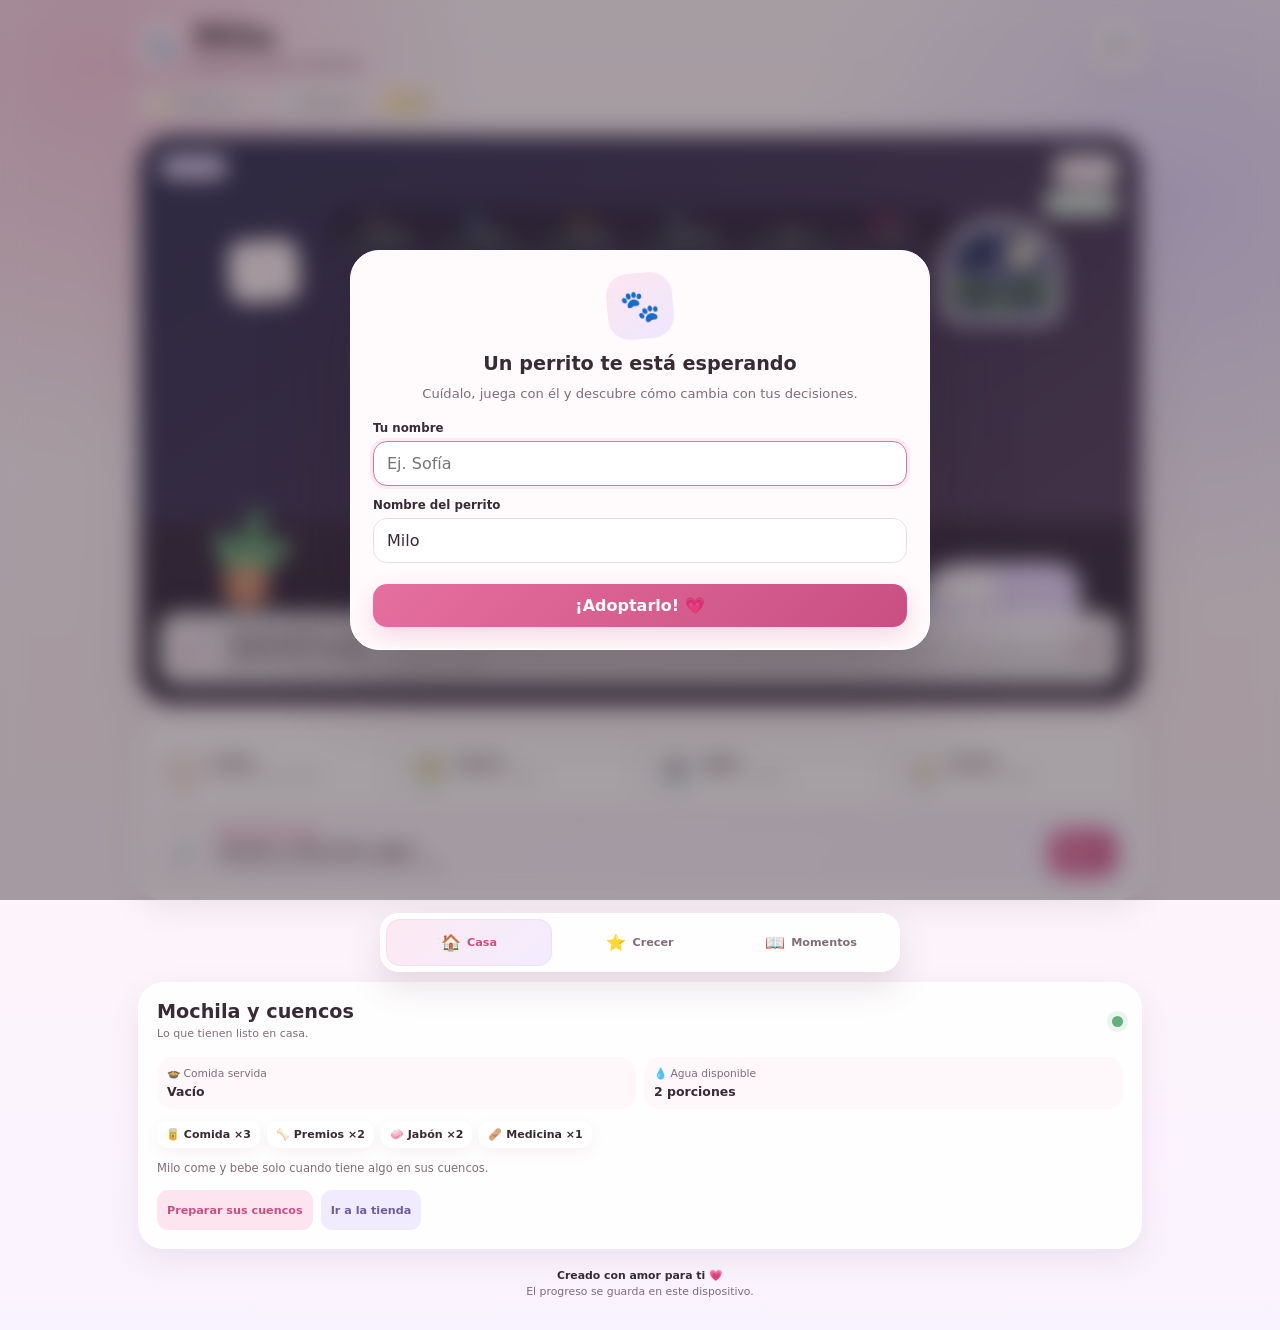
==== index.html @ 91908b1e "Abrir el regalo y premiar los cuidados completos" ====
<!doctype html>
<html lang="es">
<head>
  <meta charset="utf-8" />
  <meta name="viewport" content="width=device-width,initial-scale=1,viewport-fit=cover" />
  <meta name="theme-color" content="#f7c7d9" />
  <meta name="description" content="Cuida, entrena y convive con un perrito virtual que recuerda tus hábitos." />
  <link rel="manifest" href="manifest.webmanifest" />
  <link rel="icon" href="assets/icon.svg" />
  <link rel="stylesheet" href="styles.css?v=3.19.0" />
  <title>La casita de Milo</title>
</head>
<body>
  <div class="app-shell">
    <header class="topbar">
      <div class="pet-hud">
        <span class="brand-paw" aria-hidden="true">🐾</span>
        <div>
          <h1 id="petName">Milo</h1>
          <p id="petStage">Cachorro recién adoptado</p>
        </div>
      </div>
      <button class="icon-button" id="settingsBtn" type="button" aria-label="Abrir configuración">⚙️</button>
    </header>

    <div class="world-meta" aria-label="Estado del mundo">
      <span class="meta-pill" id="clockPill">☀️ 10:30</span>
      <span class="meta-pill" id="weatherPill">🌤️ Templado</span>
      <button class="meta-pill coins coin-button" id="coinPill" type="button" data-modal="shopModal" aria-label="Abrir tienda: 25 monedas">🪙 <strong id="coinValue">25</strong></button>
    </div>

    <main>
      <section class="scene-card" id="sceneCard" aria-label="Habitación de Milo">
        <div class="room room-day" id="room" aria-hidden="true">
          <div class="window"><span class="sky-orb"></span><i></i><i></i><i></i></div>
          <div class="wall-art">♡</div>
          <div class="plant"><span></span><span></span><span></span><b></b></div>
          <div class="bed"><span></span></div>
          <div class="rug"></div>
          <div class="bowl food-bowl"><span id="sceneFoodBowl">🍖</span></div>
          <div class="bowl water-bowl"><span id="sceneWaterBowl">💧</span></div>
        </div>

        <div class="scene-head">
          <div class="pet-title-line">
            <span class="personality-chip" id="personalityChip">Curioso</span>
          </div>
          <div class="scene-head-status">
            <span class="level-pill" id="levelPill">Nivel 1</span>
            <span class="overall-badge" id="sceneOverallBadge">Todo bien</span>
          </div>
        </div>

        <div class="speech" id="speech" role="status">Estoy conociendo mi nuevo hogar…</div>

        <div class="pet-zone">
          <div class="pet-wrap" id="petWrap" data-pose="stand" role="button" tabindex="0" aria-label="Acariciar al perrito virtual">
            <div class="zzz" aria-hidden="true"><span>Z</span><span>z</span><span>z</span></div>
            <div class="sparkles" id="sparkles" aria-hidden="true"></div>
            <div class="pet-track">
              <div class="pet-react">
                <div class="dog happy-face" id="dog" aria-hidden="true">
                  <div class="pet-sprite-stage">
                    <img class="pet-sprite pet-sprite--stand" src="assets/pug-stand.webp?v=3.16.0" alt="" decoding="async" fetchpriority="high" />
                    <img class="pet-sprite pet-sprite--sit" data-src="assets/pug-sit.webp?v=3.16.0" alt="" decoding="async" />
                    <img class="pet-sprite pet-sprite--drowsy" data-src="assets/pug-drowsy.webp?v=3.16.0" alt="" decoding="async" />
                    <img class="pet-sprite pet-sprite--sad" data-src="assets/pug-sad.webp?v=3.16.0" alt="" decoding="async" />
                    <img class="pet-sprite pet-sprite--sick" data-src="assets/pug-sick.webp?v=3.16.0" alt="" decoding="async" />
                    <img class="pet-sprite pet-sprite--dirty" data-src="assets/pug-dirty.webp?v=3.16.0" alt="" decoding="async" />
                    <img class="pet-sprite pet-sprite--lonely" data-src="assets/pug-lonely.webp?v=3.16.0" alt="" decoding="async" />
                    <img class="pet-sprite pet-sprite--sniff" data-src="assets/pug-sniff.webp?v=3.16.0" alt="" decoding="async" />
                    <img class="pet-sprite pet-sprite--play" data-src="assets/pug-play.webp?v=3.16.0" alt="" decoding="async" />
                    <img class="pet-sprite pet-sprite--walk-a" data-src="assets/pug-walk-a.webp?v=3.16.0" alt="" decoding="async" />
                    <img class="pet-sprite pet-sprite--walk-b" data-src="assets/pug-walk-b.webp?v=3.16.0" alt="" decoding="async" />
                    <img class="pet-sprite pet-sprite--paw" data-src="assets/pug-paw.webp?v=3.16.0" alt="" decoding="async" />
                    <img class="pet-sprite pet-sprite--sleep" data-src="assets/pug-sleep.webp?v=3.16.0" alt="" decoding="async" />
                    <img class="pet-sprite pet-sprite--wake" data-src="assets/pug-wake.webp?v=3.16.0" alt="" decoding="async" />
                    <img class="pet-sprite pet-sprite--groom" data-src="assets/pug-groom.webp?v=3.16.0" alt="" decoding="async" />
                    <img class="pet-sprite pet-sprite--groom-alt" data-src="assets/pug-groom-alt.webp?v=3.16.0" alt="" decoding="async" />
                    <img class="pet-sprite pet-sprite--eat" data-src="assets/pug-eat.webp?v=3.16.0" alt="" decoding="async" />
                    <img class="pet-sprite pet-sprite--eat-alt" data-src="assets/pug-eat-alt.webp?v=3.16.0" alt="" decoding="async" />
                    <img class="pet-sprite pet-sprite--drink" data-src="assets/pug-drink.webp?v=3.16.0" alt="" decoding="async" />
                    <img class="pet-sprite pet-sprite--drink-alt" data-src="assets/pug-drink-alt.webp?v=3.16.0" alt="" decoding="async" />
                    <img class="pet-sprite pet-sprite--treat" data-src="assets/pug-treat.webp?v=3.16.0" alt="" decoding="async" />
                    <img class="pet-sprite pet-sprite--bath" data-src="assets/pug-bath.webp?v=3.16.0" alt="" decoding="async" />
                    <img class="pet-sprite pet-sprite--bath-alt" data-src="assets/pug-bath-alt.webp?v=3.16.0" alt="" decoding="async" />
                    <img class="pet-sprite pet-sprite--brush" data-src="assets/pug-brush.webp?v=3.16.0" alt="" decoding="async" />
                    <img class="pet-sprite pet-sprite--brush-alt" data-src="assets/pug-brush-alt.webp?v=3.16.0" alt="" decoding="async" />
                    <span class="pet-sprite-star" aria-hidden="true">★</span>
                    <span class="pet-hit-zone pet-hit-zone--body" data-pet-zone="body"></span>
                    <span class="pet-hit-zone pet-hit-zone--head" data-pet-zone="head"></span>
                    <span class="pet-hit-zone pet-hit-zone--nose" data-pet-zone="nose"></span>
                  </div>
                </div>
              </div>
            </div>
          </div>
          <span class="pet-touch-hint" id="petTouchHint" aria-hidden="true">Tócalo para acariciarlo</span>
        </div>

        <div class="scene-needs-dock" aria-label="Necesidades actuales del perrito">
          <div class="scene-need" data-scene-stat="food" data-label="Comida" aria-label="Comida: 82%">
            <div><span aria-hidden="true">🍲</span><strong class="scene-need-value">82%</strong></div>
            <span class="scene-need-name">Comida</span><span class="scene-need-meter" aria-hidden="true"><i></i></span>
          </div>
          <div class="scene-need" data-scene-stat="water" data-label="Agua" aria-label="Agua: 86%">
            <div><span aria-hidden="true">💧</span><strong class="scene-need-value">86%</strong></div>
            <span class="scene-need-name">Agua</span><span class="scene-need-meter" aria-hidden="true"><i></i></span>
          </div>
          <div class="scene-need" data-scene-stat="energy" data-label="Energía" aria-label="Energía: 78%">
            <div><span aria-hidden="true">🌙</span><strong class="scene-need-value">78%</strong></div>
            <span class="scene-need-name">Energía</span><span class="scene-need-meter" aria-hidden="true"><i></i></span>
          </div>
          <div class="scene-need" data-scene-stat="hygiene" data-label="Limpieza" aria-label="Limpieza: 90%">
            <div><span aria-hidden="true">🫧</span><strong class="scene-need-value">90%</strong></div>
            <span class="scene-need-name">Limpieza</span><span class="scene-need-meter" aria-hidden="true"><i></i></span>
          </div>
          <div class="scene-need" data-scene-stat="health" data-label="Salud" aria-label="Salud: 100%">
            <div><span aria-hidden="true">❤️</span><strong class="scene-need-value">100%</strong></div>
            <span class="scene-need-name">Salud</span><span class="scene-need-meter" aria-hidden="true"><i></i></span>
          </div>
          <div class="scene-need bond" data-scene-stat="bond" data-label="Cariño" aria-label="Cariño: 18%">
            <div><span aria-hidden="true">💗</span><strong class="scene-need-value">18%</strong></div>
            <span class="scene-need-name">Cariño</span><span class="scene-need-meter" aria-hidden="true"><i></i></span>
          </div>
        </div>

        <div class="now-card" id="nowCard">
          <div class="now-icon" id="nowIcon">🐾</div>
          <div>
            <span>Ahora mismo</span>
            <strong id="nowTitle">Explorando</strong>
            <p id="nowDescription">Milo está aprendiendo dónde está cada cosa.</p>
          </div>
          <div class="activity-timer" id="activityTimer" aria-label="Tiempo restante"></div>
        </div>
      </section>

      <section class="play-deck" aria-label="Qué hacer con Milo">
        <nav class="action-grid" aria-label="Acciones principales">
          <button class="action-card" type="button" data-modal="careModal" aria-label="Cuidar"><span class="action-icon coral" aria-hidden="true"><span class="action-glyph">🍽️</span></span><strong>Cuidar</strong><small>Comida, agua y mimos</small></button>
          <button class="action-card" type="button" data-modal="walkModal" aria-label="Pasear"><span class="action-icon green" aria-hidden="true"><span class="action-glyph">🦮</span></span><strong>Pasear</strong><small>Salgan a explorar</small></button>
          <button class="action-card" type="button" data-modal="arcadeModal" aria-label="Jugar"><span class="action-icon blue" aria-hidden="true"><span class="action-glyph">🕹️</span></span><strong>Jugar</strong><small>Retos y monedas</small></button>
          <button class="action-card" id="sleepBtn" type="button" aria-label="Dormir"><span class="action-icon navy" aria-hidden="true"><span class="action-glyph" id="sleepActionIcon">🌙</span></span><strong id="sleepActionTitle">Dormir</strong><small id="sleepActionCopy">Recupera fuerzas</small></button>
        </nav>

        <div class="companion-nudge" id="companionNudge">
          <span class="nudge-icon" id="nudgeIcon" aria-hidden="true">💗</span>
          <div class="nudge-copy">
            <span id="nudgeKicker">Milo quiere estar contigo</span>
            <strong id="nudgeTitle">¿Qué hacemos ahora?</strong>
            <p id="nudgeText">Puedes cuidarlo, salir o jugar un rato.</p>
          </div>
          <button class="nudge-action" id="nudgeAction" type="button">Jugar</button>
        </div>
      </section>

      <nav class="world-nav" aria-label="Cambiar de rincón">
        <button class="world-tab active" type="button" data-world-view="home" aria-controls="homeView" aria-pressed="true"><span aria-hidden="true">🏠</span><strong>Casa</strong></button>
        <button class="world-tab" type="button" data-world-view="growth" aria-controls="growthView" aria-pressed="false"><span aria-hidden="true">⭐</span><strong>Crecer</strong></button>
        <button class="world-tab" type="button" data-world-view="moments" aria-controls="momentsView" aria-pressed="false"><span aria-hidden="true">📖</span><strong>Momentos</strong></button>
      </nav>

      <div class="world-views">
        <section class="world-view" id="homeView" data-world-panel="home" aria-labelledby="homeViewTitle">
          <article class="panel home-panel">
            <div class="section-heading">
              <div><h2 id="homeViewTitle">Mochila y cuencos</h2><p class="section-intro">Lo que tienen listo en casa.</p></div>
              <span class="status-dot" id="homeStatusDot" aria-label="Estado de los cuencos"></span>
            </div>
            <div class="bowl-status-grid">
              <div><span>🍲 Comida servida</span><strong id="foodBowlValue">Vacío</strong></div>
              <div><span>💧 Agua disponible</span><strong id="waterBowlValue">2 porciones</strong></div>
            </div>
            <div class="inventory" id="inventoryList" aria-label="Mochila"></div>
            <p class="helper-copy"><span class="pet-name-inline">Milo</span> come y bebe solo cuando tiene algo en sus cuencos.</p>
            <div class="panel-actions"><button class="text-button" type="button" data-modal="careModal">Preparar sus cuencos</button><button class="text-button secondary" type="button" data-modal="shopModal">Ir a la tienda</button></div>
          </article>
        </section>

        <section class="world-view" id="growthView" data-world-panel="growth" aria-labelledby="growthViewTitle" hidden>
          <article class="panel level-panel">
            <div class="section-heading"><div><h2 id="growthViewTitle">Próximo nivel</h2><p class="section-intro">Cada cuidado y aventura los hace crecer.</p></div><span class="big-emoji" aria-hidden="true">⭐</span></div>
            <div class="xp-row">
              <div><span>Avance</span><strong id="xpLabel">0 / 100</strong></div>
              <div class="xp-track"><i id="xpBar"></i></div>
            </div>
          </article>

          <article class="panel personality-panel">
            <div class="section-heading"><div><h2>Así es <span class="pet-name-inline">Milo</span></h2><span class="personality-summary" id="personalityTitle">Curioso</span></div><span class="big-emoji" id="personalityEmoji">🔎</span></div>
            <p id="personalityDescription">Le gusta explorar y aprende un poco más rápido durante los paseos.</p>
            <div class="trait-bars">
              <div><span>Confianza</span><div class="mini-meter"><i id="trustBar"></i></div><strong id="trustValue">10</strong></div>
              <div><span>Atención</span><div class="mini-meter"><i id="disciplineBar"></i></div><strong id="disciplineValue">5</strong></div>
            </div>
            <div class="favorite-line"><span>Lo que más disfruta</span><strong id="favoriteAction">Todavía no decide</strong></div>
          </article>

          <article class="panel training-panel">
            <div class="section-heading"><div><h2>Trucos aprendidos</h2><p class="section-intro">Practiquen a su ritmo.</p></div><button class="text-button" type="button" data-modal="trainingModal">Practicar</button></div>
            <div class="skill-list" id="skillList"></div>
          </article>
        </section>

        <section class="world-view" id="momentsView" data-world-panel="moments" aria-labelledby="momentsViewTitle" hidden>
          <article class="panel diary-panel">
            <div class="section-heading"><div><h2 id="momentsViewTitle">Aventuras de <span class="pet-name-inline">Milo</span></h2><p class="section-intro">Lo que han vivido juntos.</p></div><span class="big-emoji" aria-hidden="true">📖</span></div>
            <div class="diary-list" id="diaryList" aria-live="polite"></div>
          </article>

          <section class="panel memories-panel">
            <div class="section-heading">
              <div><h2>Fotos juntos</h2><p class="section-intro">Un rinconcito sólo para ustedes.</p></div>
              <button class="text-button" id="uploadBtn" type="button">＋ Añadir foto</button>
            </div>
            <p class="helper-copy">Solo tú puedes ver estas fotos en este dispositivo.</p>
            <div class="memory-grid" id="memoryGrid"></div>
            <input type="file" id="photoInput" accept="image/*" hidden />
          </section>
        </section>
      </div>

      <div class="state-bindings" hidden aria-hidden="true">
        <span class="overall-badge" id="overallBadge">Todo bien</span>
        <div class="need"><strong id="foodValue">82%</strong><i id="foodBar"></i></div>
        <div class="need"><strong id="waterValue">86%</strong><i id="waterBar"></i></div>
        <div class="need"><strong id="energyValue">78%</strong><i id="energyBar"></i></div>
        <div class="need"><strong id="hygieneValue">90%</strong><i id="hygieneBar"></i></div>
        <div class="need"><strong id="healthValue">100%</strong><i id="healthBar"></i></div>
        <div class="need"><strong id="bondValue">18%</strong><i id="bondBar"></i></div>
      </div>
    </main>

    <footer><p id="signature">Creado con amor para ti 💗</p><span>El progreso se guarda en este dispositivo.</span></footer>
  </div>

  <div class="modal-backdrop" id="welcomeModal" hidden inert>
    <section class="modal welcome-modal" role="dialog" aria-modal="true" aria-labelledby="welcomeTitle">
      <div class="welcome-paw">🐾</div>
      <h2 id="welcomeTitle">Un perrito te está esperando</h2>
      <p>Cuídalo, juega con él y descubre cómo cambia con tus decisiones.</p>
      <label class="field"><span>Tu nombre</span><input id="partnerInput" maxlength="24" placeholder="Ej. Sofía" autocomplete="name" /></label>
      <label class="field"><span>Nombre del perrito</span><input id="petInput" maxlength="18" placeholder="Ej. Milo" value="Milo" /></label>
      <button class="primary full-button" id="startBtn" type="button">¡Adoptarlo! 💗</button>
    </section>
  </div>

  <div class="modal-backdrop" id="careModal" hidden inert>
    <section class="modal" role="dialog" aria-modal="true" aria-labelledby="careTitle">
      <div class="modal-heading"><div><h2 id="careTitle">Cuida a <span class="pet-name-inline">Milo</span></h2></div><button class="close-button" type="button" data-close="careModal" aria-label="Cerrar">×</button></div>
      <p>Elige lo que más necesita ahora. Él te dirá cómo se siente.</p>
      <div class="choice-grid care-choice-grid">
        <button type="button" data-care="serveFood"><span>🍲</span><strong>Servir comida</strong><small id="careFoodCount">3 porciones</small></button>
        <button type="button" data-care="giveTreat"><span>🦴</span><strong>Dar premio</strong><small id="careTreatCount">2 premios</small></button>
        <button type="button" data-care="fillWater"><span>💧</span><strong>Llenar agua</strong><small>El agua es ilimitada</small></button>
        <button type="button" data-care="brush"><span>🪮</span><strong>Cepillar</strong><small>Tranquilo y cuidadoso</small></button>
        <button type="button" data-care="bath"><span>🛁</span><strong>Dar un baño</strong><small id="careSoapCount">2 jabones</small></button>
        <button type="button" data-care="medicine"><span>🩹</span><strong>Dar medicina</strong><small id="careMedicineCount">1 dosis</small></button>
      </div>
    </section>
  </div>

  <div class="modal-backdrop" id="walkModal" hidden inert>
    <section class="modal" role="dialog" aria-modal="true" aria-labelledby="walkTitle">
      <div class="modal-heading"><div><h2 id="walkTitle">¿A dónde vamos?</h2></div><button class="close-button" type="button" data-close="walkModal" aria-label="Cerrar">×</button></div>
      <p>Revisa su energía y agua antes de salir. El clima puede cambiar la aventura.</p>
      <div class="route-list">
        <button type="button" data-walk="block"><span class="route-icon">🏘️</span><span><strong>Vuelta a la cuadra</strong><small>Rápido · +6 o más 🪙</small></span><b>Energía −6</b></button>
        <button type="button" data-walk="park"><span class="route-icon">🌳</span><span><strong>Visitar el parque</strong><small>Exploración · +12 o más 🪙</small></span><b>Energía −14</b></button>
        <button type="button" data-walk="adventure"><span class="route-icon">⛰️</span><span><strong>Pequeña aventura</strong><small>Nivel 3 · +22 o más 🪙</small></span><b>Energía −24</b></button>
      </div>
    </section>
  </div>

  <div class="modal-backdrop" id="trainingModal" hidden inert>
    <section class="modal" role="dialog" aria-modal="true" aria-labelledby="trainingTitle">
      <div class="modal-heading"><div><h2 id="trainingTitle">Practiquen un truco</h2></div><button class="close-button" type="button" data-close="trainingModal" aria-label="Cerrar">×</button></div>
      <p>Cada práctica usa energía. Si tienes un premio, se usará para ayudarle a aprender.</p>
      <div class="training-choices" id="trainingChoices"></div>
    </section>
  </div>

  <div class="modal-backdrop" id="arcadeModal" hidden inert>
    <section class="modal" role="dialog" aria-modal="true" aria-labelledby="arcadeTitle">
      <div class="modal-heading"><div><h2 id="arcadeTitle">Elige un juego</h2></div><button class="close-button" type="button" data-close="arcadeModal" aria-label="Cerrar">×</button></div>
      <p>Supera retos, mejora tu récord y gana monedas con <span class="pet-name-inline">Milo</span>.</p>
      <div class="arcade-grid">
        <button type="button" data-arcade="ball"><span class="arcade-icon">🎾</span><span class="arcade-copy"><strong>Atrapa la pelota</strong><small>Acerca la marca a la zona verde durante cinco rondas</small></span><b id="ballGameStatus">Energía −16</b></button>
        <button type="button" data-arcade="dodge"><span class="arcade-icon">🐾</span><span class="arcade-copy"><strong>Pista de reflejos</strong><small>Guía la huella entre hojas, gotitas y conos</small></span><b id="dodgeGameStatus">Nivel 2</b></button>
        <button type="button" data-arcade="memory"><span class="arcade-icon">🎨</span><span class="arcade-copy"><strong>Secuencia de señales</strong><small>Observa las señales y repítelas en el mismo orden</small></span><b id="memoryGameStatus">Nivel 3</b></button>
      </div>
    </section>
  </div>

  <div class="modal-backdrop" id="gameModal" hidden inert>
    <section class="modal challenge-modal play-modal" role="dialog" aria-modal="true" aria-labelledby="gameTitle">
      <div class="modal-heading"><div><h2 id="gameTitle">Atrapa la pelota</h2></div><button class="close-button" type="button" data-close="gameModal" aria-label="Cerrar">×</button></div>
      <p>Toca «¡Atrapa!» cuando la huella pase por el verde. Tienes cinco tiros.</p>
      <div class="play-stage">
        <div class="play-mascot"><span class="play-icon ball-creature" aria-hidden="true">🎾</span><div><strong>Pelota saltarina</strong><small><span class="pet-name-inline">Milo</span> sigue cada rebote.</small></div></div>
        <div class="play-tip" id="gameDialogue">La pelota está lista para el primer lanzamiento.</div>
        <div class="challenge-hud play-hud"><span><b class="game-pet-name">Milo</b></span><span>Ronda <strong id="gameTurn">0 / 5</strong></span><span>Puntos <strong id="gameScore">0</strong></span><span>Tiempo <strong id="gameTime">25</strong>s</span></div>
        <div class="game-field play-surface" id="gameField">
          <div class="strike-track" id="strikeTrack" hidden aria-hidden="true"><span class="strike-center"></span><i id="strikeCursor"></i></div>
          <button id="ballTarget" type="button" aria-label="Atrapar la pelota en la zona verde">¡Atrapa!</button>
          <div class="game-message" id="gameMessage">Milo espera tu señal para comenzar.</div>
        </div>
        <div class="play-actions" id="ballActions" aria-label="Acciones para atrapar la pelota">
          <button type="button" data-ball-action="throw"><span>🎾</span> Lanzar</button>
          <button type="button" data-ball-action="encourage"><span>💬</span> Animar</button>
          <button type="button" data-ball-action="treat"><span>🦴</span> Premio</button>
          <button type="button" data-ball-action="calm"><span>🌿</span> Respirar</button>
        </div>
      </div>
      <button class="primary full-button" id="startGameBtn" type="button">Empezar juego</button>
    </section>
  </div>

  <div class="modal-backdrop" id="dodgeModal" hidden inert>
    <section class="modal challenge-modal play-modal" role="dialog" aria-modal="true" aria-labelledby="dodgeTitle">
      <div class="modal-heading"><div><h2 id="dodgeTitle">Pista de reflejos</h2></div><button class="close-button" type="button" data-close="dodgeModal" aria-label="Cerrar">×</button></div>
      <p id="dodgeDescription">Arrastra la huella y evita los obstáculos durante 15 segundos.</p>
      <div class="play-stage">
        <div class="play-mascot"><span class="play-icon" id="dodgeEnemy" aria-hidden="true">🏁</span><div><strong id="dodgeEnemyName">Pista sorpresa</strong><small id="dodgeEnemyMood">Hojas, gotas y conos se cruzan.</small></div></div>
        <div class="play-tip" id="dodgeDialogue">Milo observa la pista y espera tu señal.</div>
        <div class="challenge-hud play-hud"><span><b class="game-pet-name">Milo</b></span><span>Intentos <strong id="dodgeLives">🐾🐾🐾</strong></span><span>Puntos <strong id="dodgeScore">0</strong></span><span>Tiempo <strong id="dodgeTime">15</strong>s</span></div>
        <div class="dodge-arena" id="dodgeArena" tabindex="0" aria-label="Área de juego. Mueve la huella para evitar los obstáculos.">
          <div class="arena-grid" aria-hidden="true"></div>
          <div class="wave-label" id="dodgeWave" aria-hidden="true">Tramo 1 · Hojas</div>
          <div class="dodge-message" id="dodgeMessage">Elige cómo recorrer la pista.</div>
          <span class="dodge-player" id="dodgePlayer" aria-hidden="true">🐾</span>
          <div id="hazardLayer" aria-hidden="true"></div>
        </div>
        <div class="play-actions dodge-actions" id="dodgeActions" aria-label="Forma de recorrer la pista">
          <button type="button" data-dodge-act="play" class="selected"><span>🐕</span> A tu ritmo</button>
          <button type="button" data-dodge-act="encourage"><span>💬</span> Animar</button>
          <button type="button" data-dodge-act="observe"><span>👀</span> Mirar</button>
          <button type="button" data-dodge-act="calm"><span>🌿</span> Respirar</button>
        </div>
      </div>
      <div class="touch-controls" aria-label="Controles de movimiento">
        <button type="button" data-dodge-dir="up" aria-label="Mover arriba">▲</button>
        <span></span>
        <button type="button" data-dodge-dir="left" aria-label="Mover a la izquierda">◀</button>
        <button type="button" data-dodge-dir="down" aria-label="Mover abajo">▼</button>
        <button type="button" data-dodge-dir="right" aria-label="Mover a la derecha">▶</button>
      </div>
      <button class="primary full-button" id="startDodgeBtn" type="button">Empezar recorrido</button>
    </section>
  </div>

  <div class="modal-backdrop" id="memoryModal" hidden inert>
    <section class="modal challenge-modal play-modal" role="dialog" aria-modal="true" aria-labelledby="memoryTitle">
      <div class="modal-heading"><div><h2 id="memoryTitle">Secuencia de señales</h2></div><button class="close-button" type="button" data-close="memoryModal" aria-label="Cerrar">×</button></div>
      <p id="memoryDescription">Mira las señales y repítelas en el mismo orden.</p>
      <div class="play-stage">
        <div class="play-mascot"><span class="play-icon echo-creature" aria-hidden="true">🎨</span><div><strong>Rueda de señales</strong><small>Se ilumina en un orden nuevo.</small></div></div>
        <div class="memory-message play-tip" id="memoryMessage">Mira la secuencia y trata de recordarla.</div>
        <div class="challenge-hud play-hud"><span><b class="game-pet-name">Milo</b></span><span>Intentos <strong id="memoryLives">🐾🐾🐾</strong></span><span>Ronda <strong id="memoryRound">1 / 4</strong></span><span>Puntos <strong id="memoryScore">0</strong></span></div>
        <div class="memory-board play-surface" id="memoryBoard" aria-label="Secuencia de señales">
          <button type="button" data-memory-pad="0" aria-label="Señal cariño"><span>💗</span><strong>Cariño</strong></button>
          <button type="button" data-memory-pad="1" aria-label="Señal descanso"><span>🌙</span><strong>Descanso</strong></button>
          <button type="button" data-memory-pad="2" aria-label="Señal premio"><span>🦴</span><strong>Premio</strong></button>
          <button type="button" data-memory-pad="3" aria-label="Señal pelota"><span>🎾</span><strong>Pelota</strong></button>
        </div>
      </div>
      <button class="primary full-button" id="startMemoryBtn" type="button">Empezar secuencia</button>
    </section>
  </div>

  <div class="modal-backdrop" id="momentModal" hidden inert>
    <section class="modal moment-modal" role="dialog" aria-modal="true" aria-labelledby="momentTitle">
      <div class="modal-heading"><div><span class="moment-tag">🐾 Un momento con <span class="pet-name-inline">Milo</span></span><h2 id="momentTitle">Tengo algo que contarte…</h2></div><button class="close-button" type="button" data-close="momentModal" aria-label="Cerrar">×</button></div>
      <div class="moment-prompt"><span class="moment-avatar" id="momentIcon" aria-hidden="true">🐶</span><p id="momentPrompt">¿Me ayudas a decidir?</p></div>
      <div class="moment-choices" id="momentChoices"></div>
      <p class="moment-helper">Elige cómo quieres acompañarlo. <span class="pet-name-inline">Milo</span> lo recordará.</p>
    </section>
  </div>

  <div class="modal-backdrop" id="shopModal" hidden inert>
    <section class="modal" role="dialog" aria-modal="true" aria-labelledby="shopTitle">
      <div class="modal-heading"><div><h2 id="shopTitle">Tienda del barrio</h2></div><button class="close-button" type="button" data-close="shopModal" aria-label="Cerrar">×</button></div>
      <div class="shop-balance" id="shopBalance" role="status" aria-live="polite" aria-label="Tu saldo: 25 monedas">
        <span class="shop-balance-icon" aria-hidden="true">🪙</span>
        <span class="shop-balance-copy"><small>Tu saldo</small><strong><span id="shopCoinValue">25</span> monedas</strong></span>
      </div>
      <p class="shop-helper">Gana monedas jugando, paseando y subiendo de nivel.</p>
      <div class="shop-grid">
        <button type="button" data-buy="food"><span>🥫</span><strong>Comida ×2</strong><small>Para llenar el cuenco</small><b>10 🪙</b></button>
        <button type="button" data-buy="treat"><span>🦴</span><strong>Premio ×2</strong><small>Ayuda al entrenamiento</small><b>12 🪙</b></button>
        <button type="button" data-buy="soap"><span>🧼</span><strong>Jabón ×1</strong><small>Para un baño completo</small><b>8 🪙</b></button>
        <button type="button" data-buy="medicine"><span>🩹</span><strong>Medicina ×1</strong><small>Recupera salud</small><b>20 🪙</b></button>
      </div>
    </section>
  </div>

  <div class="modal-backdrop" id="surpriseModal" hidden inert>
    <section class="modal surprise-modal" role="dialog" aria-modal="true" aria-labelledby="surpriseTitle" aria-describedby="surpriseMessage">
      <div class="surprise-gift" aria-hidden="true">🎁</div>
      <span class="eyebrow">Sorpresa desbloqueada</span>
      <h2 id="surpriseTitle">¡Felicidades!</h2>
      <p class="surprise-pet-message" id="surprisePetMessage">Todos los niveles llegaron al 100 %.</p>
      <p id="surpriseMessage">Ganaste un regalito sorpresa. Háblale a tu viejo para que te lo dé.</p>
      <div class="surprise-score" aria-label="Todos los niveles están al cien por ciento"><strong>100%</strong><span>🍲 💧 🌙 🫧 ❤️ 💗</span></div>
      <button class="primary full-button" type="button" data-close="surpriseModal">¡Voy por mi regalo!</button>
    </section>
  </div>

  <div class="modal-backdrop" id="settingsModal" hidden inert>
    <section class="modal" role="dialog" aria-modal="true" aria-labelledby="settingsTitle">
      <div class="modal-heading"><div><h2 id="settingsTitle">Ajustes</h2></div><button class="close-button" type="button" data-close="settingsModal" aria-label="Cerrar">×</button></div>
      <label class="field"><span>Tu nombre</span><input id="settingsPartner" maxlength="24" /></label>
      <label class="field"><span>Nombre del perrito</span><input id="settingsPet" maxlength="18" /></label>
      <label class="field"><span>Firma</span><input id="settingsSignature" maxlength="60" placeholder="Creado con amor por Luis 💗" /></label>
      <label class="field"><span>Mensaje especial</span><textarea id="settingsNote" maxlength="220"></textarea></label>
      <div class="settings-actions"><button class="danger" id="resetBtn" type="button">Empezar de cero</button><button class="primary" id="saveSettingsBtn" type="button">Guardar cambios</button></div>
    </section>
  </div>

  <div class="toast" id="toast" role="status" aria-live="polite"></div>
  <script src="app.js?v=3.19.0" defer></script>
</body>
</html>
---- styles.css ----
:root {
  color-scheme: light;
  --bg: #fff7fb;
  --surface: rgba(255, 255, 255, .9);
  --surface-solid: #fff;
  --text: #382b33;
  --muted: #806d78;
  --accent: #e56f9f;
  --accent-dark: #c94f82;
  --pink-soft: #fde5ef;
  --purple: #9a7ee4;
  --green: #65af7d;
  --blue: #62a9d4;
  --gold: #e5a94c;
  --danger: #d85f70;
  --line: rgba(91, 59, 76, .1);
  --shadow: 0 20px 60px rgba(103, 64, 85, .14);
  --shadow-small: 0 10px 30px rgba(103, 64, 85, .1);
  --radius: 26px;
}

* { box-sizing: border-box; }
[hidden] { display: none !important; }
html { min-height: 100%; background: var(--bg); }
body {
  margin: 0;
  min-height: 100vh;
  overflow-x: hidden;
  color: var(--text);
  font-family: Inter, ui-rounded, system-ui, -apple-system, BlinkMacSystemFont, "Segoe UI", sans-serif;
  background:
    radial-gradient(circle at 7% 5%, rgba(249, 189, 213, .72), transparent 25rem),
    radial-gradient(circle at 93% 15%, rgba(219, 209, 255, .72), transparent 25rem),
    linear-gradient(180deg, #fffafd 0%, #fff5f9 55%, #f9f3ff 100%);
}
body.modal-open { overflow: hidden; }
button, input, textarea { font: inherit; }
button { touch-action: manipulation; -webkit-tap-highlight-color: transparent; }
button:focus-visible, input:focus-visible, textarea:focus-visible {
  outline: 3px solid rgba(229, 111, 159, .35);
  outline-offset: 3px;
}

.app-shell {
  width: min(100%, 1040px);
  margin: 0 auto;
  padding: max(20px, env(safe-area-inset-top)) 18px max(30px, env(safe-area-inset-bottom));
}
.topbar { display: flex; align-items: center; justify-content: space-between; gap: 18px; }
.pet-hud { display: flex; min-width: 0; align-items: center; gap: 11px; }
.pet-hud > div { min-width: 0; }
.brand-paw { display: grid; flex: 0 0 auto; width: 45px; height: 45px; place-items: center; border: 1px solid rgba(255,255,255,.92); border-radius: 16px; background: linear-gradient(145deg,#fff,#fce1ed); box-shadow: var(--shadow-small); font-size: 1.25rem; transform: rotate(-6deg); }
.pet-hud h1 { overflow: hidden; margin: 0; font-size: clamp(1.48rem,5vw,2.15rem); text-overflow: ellipsis; white-space: nowrap; }
.pet-hud p { margin: 3px 0 0; color: var(--muted); font-size: .72rem; font-weight: 750; }
.eyebrow {
  margin: 0;
  color: var(--accent-dark);
  font-size: .7rem;
  font-weight: 900;
  letter-spacing: .1em;
  text-transform: uppercase;
}
h1, h2, p { margin-top: 0; }
h1 { margin-bottom: 0; font-size: clamp(1.65rem, 5vw, 2.75rem); line-height: 1.02; letter-spacing: 0; }
h2 { margin-bottom: 0; font-size: 1.2rem; line-height: 1.12; }
.icon-button {
  flex: 0 0 auto;
  width: 48px;
  height: 48px;
  border: 1px solid rgba(255,255,255,.9);
  border-radius: 17px;
  color: var(--text);
  background: rgba(255,255,255,.78);
  box-shadow: var(--shadow-small);
  cursor: pointer;
  font-size: 1.1rem;
  transition: transform .18s ease, background .18s ease;
}
.icon-button:hover { transform: translateY(-2px) rotate(3deg); background: #fff; }

.world-meta { display: flex; align-items: center; gap: 8px; margin: 15px 0; overflow-x: auto; scrollbar-width: none; }
.world-meta::-webkit-scrollbar { display: none; }
.meta-pill {
  flex: 0 0 auto;
  padding: 8px 12px;
  border: 1px solid rgba(255,255,255,.95);
  border-radius: 999px;
  color: var(--muted);
  background: rgba(255,255,255,.72);
  box-shadow: 0 7px 20px rgba(81,51,67,.07);
  font-size: .77rem;
  font-weight: 800;
}
.meta-pill.coins { color: #986614; background: rgba(255,249,226,.9); }
.coin-button { border-color: rgba(255,255,255,.95); cursor: pointer; font-family: inherit; transition: transform .16s ease, background .16s ease; }
.coin-button:hover, .coin-button:focus-visible { background: #fff8da; transform: translateY(-1px); }

.scene-card {
  position: relative;
  min-height: 570px;
  overflow: hidden;
  border: 1px solid rgba(255,255,255,.95);
  border-radius: 34px;
  background: rgba(255,255,255,.88);
  box-shadow: var(--shadow);
  isolation: isolate;
}
.room { position: absolute; inset: 0; overflow: hidden; z-index: -1; transition: background 1s ease; }
.room::before {
  content: "";
  position: absolute;
  left: 0;
  right: 0;
  bottom: 0;
  height: 32%;
  background: repeating-linear-gradient(90deg, rgba(132,94,73,.06) 0 2px, transparent 2px 90px), linear-gradient(#f6e9df,#f2dfd3);
  border-top: 1px solid rgba(110,79,63,.08);
}
.room-day { background: linear-gradient(145deg, #fffefc 0%, #fff2f7 57%, #f0eaff 100%); }
.room-evening { background: linear-gradient(145deg, #fff4df 0%, #ffdce7 55%, #dfd5fb 100%); }
.room-night { background: linear-gradient(145deg, #2f3254 0%, #443958 55%, #5c4663 100%); }
.room-night::before { background: linear-gradient(rgba(54,44,65,.94), rgba(43,37,55,.98)); border-color: rgba(255,255,255,.05); }
.scene-card.is-sleeping .room { filter: brightness(.8) saturate(.82); }
.window {
  position: absolute;
  top: 84px;
  right: 8%;
  width: 120px;
  height: 105px;
  overflow: hidden;
  border: 9px solid rgba(255,255,255,.78);
  border-radius: 48% 48% 18px 18px;
  background: linear-gradient(#a9ddf4, #eaf8ff);
  box-shadow: 0 10px 26px rgba(67,76,97,.11), inset 0 0 0 1px rgba(71,119,145,.12);
  transition: background 1s ease;
}
.window::before, .window::after { content: ""; position: absolute; z-index: 2; background: rgba(255,255,255,.58); }
.window::before { top: 0; bottom: 0; left: 50%; width: 4px; transform: translateX(-50%); }
.window::after { top: 52%; left: 0; right: 0; height: 4px; }
.sky-orb { position: absolute; top: 12px; right: 16px; width: 28px; height: 28px; border-radius: 50%; background: #ffe070; box-shadow: 0 0 20px rgba(255,215,80,.75); }
.window i { position: absolute; bottom: 13px; width: 42px; height: 22px; border-radius: 50% 50% 0 0; background: #92c99b; }
.window i:nth-of-type(1) { left: -8px; }
.window i:nth-of-type(2) { left: 27px; bottom: 7px; background: #79b98b; }
.window i:nth-of-type(3) { right: -8px; }
.room-night .window { background: linear-gradient(#202b57,#4d5580); }
.room-night .sky-orb { width: 26px; height: 26px; background: #f6f1d3; box-shadow: 0 0 16px rgba(255,248,204,.5); }
.room-night .window i { filter: brightness(.55); }
.wall-art {
  position: absolute;
  top: 105px;
  left: 9%;
  display: grid;
  width: 70px;
  height: 62px;
  place-items: center;
  border: 7px solid rgba(255,255,255,.8);
  border-radius: 16px;
  color: var(--accent);
  background: #fff5f8;
  box-shadow: 0 8px 24px rgba(91,57,74,.08);
  font-size: 1.8rem;
  transform: rotate(-3deg);
}
.plant { position: absolute; left: 7%; bottom: 96px; width: 68px; height: 105px; }
.plant b { position: absolute; left: 15px; bottom: 0; width: 45px; height: 40px; border-radius: 9px 9px 19px 19px; background: #d89674; }
.plant span { position: absolute; bottom: 29px; left: 28px; width: 24px; height: 54px; border-radius: 80% 12% 80% 12%; background: #79b986; transform-origin: bottom; }
.plant span:nth-child(1) { transform: rotate(-40deg); }
.plant span:nth-child(2) { height: 69px; transform: rotate(4deg); background: #67a976; }
.plant span:nth-child(3) { transform: rotate(41deg); }
.bed { position: absolute; right: 6%; bottom: 63px; width: 165px; height: 78px; border-radius: 45px 28px 18px 18px; background: #e6d8fa; box-shadow: inset 0 -14px rgba(119,91,160,.08), 0 12px 20px rgba(67,46,85,.1); }
.bed::before { content: ""; position: absolute; left: 7px; right: 7px; bottom: -10px; height: 20px; border-radius: 50%; background: rgba(79,51,95,.13); filter: blur(6px); z-index: -1; }
.bed span { position: absolute; top: 9px; left: 16px; width: 66px; height: 35px; border-radius: 18px; background: #fff; box-shadow: inset -7px -5px rgba(142,112,179,.07); }
.rug { position: absolute; left: 50%; bottom: 50px; width: 350px; height: 92px; border-radius: 50%; background: radial-gradient(ellipse, rgba(235,172,200,.42) 0 58%, rgba(235,172,200,.13) 60% 66%, transparent 68%); transform: translateX(-50%); }
.bowl { position: absolute; bottom: 74px; width: 58px; height: 22px; border-radius: 8px 8px 25px 25px; text-align: center; background: #f19ab7; box-shadow: inset 0 -7px rgba(128,55,83,.09), 0 8px 13px rgba(87,53,68,.12); }
.bowl span { position: relative; top: -9px; font-size: 1rem; }
.bowl.empty { opacity: .58; }
.food-bowl { left: calc(50% - 155px); }
.water-bowl { left: calc(50% - 91px); background: #92cce6; }

.scene-head { position: relative; z-index: 3; display: flex; align-items: flex-start; justify-content: space-between; gap: 14px; padding: 20px 22px; }
.scene-head h2 { font-size: 1.6rem; }
.scene-head p { margin: 5px 0 0; color: var(--muted); font-size: .85rem; }
.scene-head-status { display: flex; align-items: flex-end; flex-direction: column; gap: 6px; }
.scene-head-status .overall-badge { padding: 5px 8px; border: 1px solid rgba(255,255,255,.72); box-shadow: 0 6px 18px rgba(81,50,66,.06); }
.pet-title-line { display: flex; align-items: center; gap: 8px; flex-wrap: wrap; }
.personality-chip, .level-pill { border-radius: 999px; font-size: .71rem; font-weight: 900; }
.personality-chip { padding: 5px 9px; color: #7459b3; background: #f0eaff; }
.level-pill { padding: 8px 11px; color: var(--accent-dark); background: #fff; box-shadow: 0 8px 20px rgba(81,50,66,.09); }
.room-night ~ .scene-head, .scene-card.is-night .scene-head { color: #fff; }
.scene-card.is-night .scene-head p { color: rgba(255,255,255,.72); }

.speech {
  position: absolute;
  z-index: 7;
  top: 126px;
  left: 50%;
  max-width: min(82%, 430px);
  padding: 10px 14px;
  border-radius: 18px 18px 18px 5px;
  color: var(--text);
  background: #fff;
  box-shadow: 0 10px 30px rgba(69,45,57,.14);
  font-size: .82rem;
  font-weight: 800;
  text-align: center;
  opacity: 0;
  transform: translate(-50%, 6px) scale(.96);
  transition: opacity .2s ease, transform .2s ease;
  pointer-events: none;
}
.speech.show { opacity: 1; transform: translate(-50%, 0) scale(1); }
.speech::after { content: ""; position: absolute; left: 18px; bottom: -7px; border-style: solid; border-width: 8px 8px 0 0; border-color: #fff transparent transparent transparent; }

.pet-zone { position: relative; height: 360px; display: grid; place-items: center; }
.activity-float { position: absolute; z-index: 4; top: 36px; left: 50%; padding: 7px 11px; border-radius: 999px; color: var(--muted); background: rgba(255,255,255,.76); font-size: .7rem; font-weight: 850; transform: translateX(-50%); backdrop-filter: blur(8px); }
.pet-wrap { position: relative; z-index: 3; width: 245px; height: 230px; margin-top: 35px; transform-origin: center bottom; animation: petIdle 4.2s cubic-bezier(.45,0,.25,1) infinite; cursor: pointer; touch-action: manipulation; -webkit-tap-highlight-color: transparent; }
.pet-wrap:focus-visible { outline: 4px solid rgba(229,111,159,.38); outline-offset: 5px; border-radius: 45%; }
.pet-wrap:active { filter: brightness(1.03); }
@keyframes petIdle {
  0%,100% { transform: translateY(1px) rotate(-.6deg); }
  28% { transform: translateY(-3px) rotate(.25deg); }
  55% { transform: translateY(-7px) rotate(.7deg); }
  78% { transform: translateY(-2px) rotate(-.2deg); }
}
.pet-wrap.sitting { animation: petSitSettle 4.4s cubic-bezier(.45,0,.25,1) infinite; }
@keyframes petSitSettle {
  0% { transform: translateY(-3px) scale(1.02,.98); }
  12%,82% { transform: translateY(8px) scale(1); }
  88% { transform: translateY(7px) rotate(-1.5deg); }
  94% { transform: translateY(8px) rotate(1deg); }
  100% { transform: translateY(-3px) scale(1.02,.98); }
}
.pet-wrap.walking { animation: petWalk .74s cubic-bezier(.45,0,.55,1) infinite; }
@keyframes petWalk {
  0%,100% { transform: translate(-7px,2px) rotate(-2deg); }
  24% { transform: translate(-2px,-7px) rotate(-.5deg); }
  50% { transform: translate(7px,1px) rotate(2deg); }
  76% { transform: translate(2px,-8px) rotate(.5deg); }
}
.pet-wrap.playing, .pet-wrap.training { animation: petBounce .86s cubic-bezier(.45,0,.25,1) infinite; }
@keyframes petBounce {
  0%,100% { transform: translateY(2px) scale(1.01,.99); }
  18% { transform: translateY(5px) scale(1.045,.955); }
  48% { transform: translateY(-22px) scale(.98,1.025); }
  72% { transform: translateY(-5px) scale(1.015,.985); }
  86% { transform: translateY(3px) scale(1.035,.965); }
}
.pet-wrap.eating, .pet-wrap.drinking { animation: petNibble .96s cubic-bezier(.45,0,.55,1) infinite; }
@keyframes petNibble {
  0%,18%,100% { transform: translateY(1px) rotate(-.5deg); }
  38% { transform: translateY(8px) rotate(1.5deg); }
  55% { transform: translateY(3px) rotate(0); }
  72% { transform: translateY(9px) rotate(2deg); }
}
.pet-wrap.sleeping { animation: petSleep 3.4s ease-in-out infinite; }
@keyframes petSleep { 0%,100% { transform: translateY(11px) rotate(-4deg) scaleY(.94); } 50% { transform: translateY(15px) rotate(-2deg) scaleY(.91); } }
.dog { position: absolute; left: 28px; top: 19px; width: 190px; height: 195px; filter: drop-shadow(0 18px 14px rgba(88,52,33,.14)); transform-origin: 50% 85%; will-change: transform; backface-visibility: hidden; }
.body { position: absolute; z-index: 1; left: 55px; bottom: 7px; width: 83px; height: 80px; border-radius: 44% 44% 32% 32%; background: linear-gradient(145deg, #d49a6d, #ba744c); box-shadow: inset 7px -8px rgba(93,50,29,.07); transform-origin: center bottom; animation: livingBreath 3.8s cubic-bezier(.45,0,.25,1) infinite; }
.chest { position: absolute; left: 22px; top: 4px; width: 40px; height: 54px; border-radius: 48%; background: rgba(246,218,187,.68); transform-origin: center bottom; animation: chestBreath 3.8s cubic-bezier(.45,0,.25,1) infinite; }
@keyframes livingBreath { 0%,100% { transform: scale(1,1); } 52% { transform: translateY(-1px) scale(1.025,1.04); } }
@keyframes chestBreath { 0%,100% { transform: scale(.98,1); opacity: .68; } 52% { transform: scale(1.04,1.035); opacity: .78; } }
.tail { position: absolute; z-index: 0; right: 10px; bottom: 49px; width: 69px; height: 25px; border-radius: 999px; background: #ba744c; transform-origin: left center; animation: wag .62s cubic-bezier(.37,0,.63,1) infinite alternate; }
@keyframes wag {
  0% { transform: rotate(-15deg) scaleX(.98); }
  55% { transform: rotate(-33deg) scaleX(1.015); }
  100% { transform: rotate(-49deg) scaleX(1.03); }
}
.pet-wrap.sleeping .tail { animation-duration: 2s; }
.paw { position: absolute; z-index: 5; bottom: 0; width: 41px; height: 24px; border-radius: 50%; background: #e2ad82; box-shadow: inset 0 -5px rgba(117,69,40,.06); transform-origin: center; }
.paw-left { left: 45px; }
.paw-right { right: 45px; }
.ear { position: absolute; z-index: 2; top: 27px; width: 65px; height: 94px; border-radius: 62% 50% 57% 67%; background: linear-gradient(#a86f49,#925b39); box-shadow: inset 0 -10px rgba(68,39,23,.08); transform-origin: 50% 15%; }
.ear-left { left: 9px; transform: rotate(17deg); animation: idleEarLeft 7.4s ease-in-out infinite; }
.ear-right { right: 9px; transform: scaleX(-1) rotate(17deg); animation: idleEarRight 7.4s .28s ease-in-out infinite; }
@keyframes idleEarLeft { 0%,69%,79%,100% { transform: rotate(17deg); } 73% { transform: rotate(10deg) translateY(-2px); } 76% { transform: rotate(21deg) translateY(1px); } }
@keyframes idleEarRight { 0%,74%,84%,100% { transform: scaleX(-1) rotate(17deg); } 78% { transform: scaleX(-1) rotate(11deg) translateY(-2px); } 81% { transform: scaleX(-1) rotate(22deg) translateY(1px); } }
.head { position: absolute; z-index: 4; left: 26px; top: 27px; width: 139px; height: 135px; border-radius: 48% 48% 45% 45%; background: linear-gradient(145deg, #daa478, #c48459); box-shadow: inset 8px -8px rgba(102,61,33,.07), 0 12px 22px rgba(91,52,30,.13); transform-origin: 50% 78%; animation: gentleHead 7.6s cubic-bezier(.45,0,.25,1) infinite; }
@keyframes gentleHead { 0%,24%,100% { transform: rotate(0) translateY(0); } 36%,52% { transform: rotate(-2.5deg) translate(-1px,1px); } 66%,82% { transform: rotate(2deg) translate(1px,0); } }
.spot { position: absolute; top: 5px; left: 13px; width: 47px; height: 62px; border-radius: 58% 42% 55% 45%; background: rgba(255,239,216,.48); transform: rotate(12deg); }
.eye { position: absolute; top: 48px; width: 18px; height: 23px; border-radius: 50%; background: #33221c; transform-origin: center 60%; transition: top .3s ease, height .3s ease, border-radius .3s ease; }
.eye::after { content: ""; position: absolute; top: 3px; left: 4px; width: 5px; height: 7px; border-radius: 50%; background: rgba(255,255,255,.92); animation: eyeGlance 7.6s ease-in-out infinite; }
@keyframes eyeGlance { 0%,28%,100% { transform: translateX(0); } 39%,52% { transform: translateX(-1.5px); } 68%,82% { transform: translateX(1.5px); } }
.eye-left { left: 34px; }
.eye-right { right: 34px; }
.brow { position: absolute; top: 40px; width: 19px; height: 8px; border-top: 3px solid rgba(77,43,30,.46); border-radius: 50%; opacity: 0; }
.brow-left { left: 31px; }
.brow-right { right: 31px; }
.muzzle { position: absolute; left: 34px; bottom: 17px; width: 71px; height: 55px; border-radius: 50% 50% 46% 46%; background: #efd1af; }
.muzzle::before, .muzzle::after { content: ""; position: absolute; top: 21px; width: 13px; height: 7px; border-radius: 50%; background: rgba(232,118,147,.28); opacity: 0; transition: opacity .35s ease; }
.muzzle::before { left: -13px; transform: rotate(8deg); }
.muzzle::after { right: -13px; transform: rotate(-8deg); }
.nose { position: absolute; top: 8px; left: 23px; width: 25px; height: 18px; border-radius: 50% 50% 48% 48%; background: #33211c; transform-origin: center; }
.nose::after { content: ""; position: absolute; top: 3px; left: 5px; width: 7px; height: 4px; border-radius: 50%; background: rgba(255,255,255,.3); }
.mouth { position: absolute; top: 24px; left: 21px; width: 29px; height: 16px; border-bottom: 3px solid #674034; border-radius: 0 0 50% 50%; transition: top .3s ease, border .3s ease, border-radius .3s ease; }
.tongue { display: none; position: absolute; top: 35px; left: 25px; width: 21px; height: 19px; border-radius: 0 0 50% 50%; background: #e989a0; transform-origin: center top; }
.dog.happy-face .tongue { display: block; }
.dog.happy-face .tongue { animation: happyTongue 1.45s ease-in-out infinite; }
.dog.happy-face .muzzle::before, .dog.happy-face .muzzle::after { opacity: .72; }
.dog.happy-face .tail { animation-duration: .44s; }
@keyframes happyTongue { 0%,100% { transform: translateY(0) scaleY(.96); } 50% { transform: translateY(2px) scaleY(1.08); } }
.dog.sad-face .mouth, .dog.sick-face .mouth { top: 32px; border-top: 3px solid #674034; border-bottom: 0; border-radius: 50% 50% 0 0; }
.dog.sad-face .brow, .dog.sick-face .brow { opacity: 1; }
.dog.sad-face .brow-left, .dog.sick-face .brow-left { transform: rotate(-17deg); }
.dog.sad-face .brow-right, .dog.sick-face .brow-right { transform: rotate(17deg); }
.dog.sleepy-face .eye { top: 58px; height: 4px; border-radius: 999px; }
.dog.sleepy-face .eye::after { display: none; }
.dog.sleepy-face .tail { animation: tiredTail 2.4s ease-in-out infinite; }
.dog.sad-face { animation: sadPresence 4.6s ease-in-out infinite; }
.dog.sad-face .tail { animation: sadTail 2.7s ease-in-out infinite; }
.dog.sick-face { filter: saturate(.63) drop-shadow(0 18px 14px rgba(88,52,33,.14)); animation: sickShiver 4.2s ease-in-out infinite; }
.dog.sick-face .tail { animation: sickTail 3.2s ease-in-out infinite; }
@keyframes tiredTail { 0%,72%,100% { transform: rotate(-19deg); } 84% { transform: rotate(-29deg); } 92% { transform: rotate(-23deg); } }
@keyframes sadPresence { 0%,100% { transform: translateY(5px) rotate(-1deg); } 50% { transform: translateY(8px) rotate(1deg) scaleY(.985); } }
@keyframes sadTail { 0%,68%,100% { transform: rotate(5deg) scaleX(.96); } 80% { transform: rotate(-8deg) scaleX(1); } 91% { transform: rotate(1deg) scaleX(.98); } }
@keyframes sickShiver { 0%,70%,100% { transform: translate(0,7px); } 74% { transform: translate(-1.5px,7px) rotate(-.6deg); } 78% { transform: translate(1.5px,7px) rotate(.6deg); } 82% { transform: translate(-1px,7px); } 86% { transform: translate(0,7px); } }
@keyframes sickTail { 0%,82%,100% { transform: rotate(7deg); } 89% { transform: rotate(1deg); } 95% { transform: rotate(5deg); } }
.dirt { position: absolute; z-index: 6; color: #765a42; font-size: .75rem; opacity: 0; }
.dirt-one { top: 86px; left: 19px; }
.dirt-two { top: 103px; right: 15px; }
.dog.dirty .dirt { opacity: .62; }
.dog:not(.sleepy-face) .eye { animation: dogBlink 6.6s cubic-bezier(.45,0,.25,1) infinite; }
@keyframes dogBlink { 0%,43%,47%,53%,57%,100% { transform: scaleY(1); } 45%,55% { transform: scaleY(.08); } }

/* Las actividades cambian la postura completa y también pequeños gestos. */
.pet-wrap.sitting .body { animation: seatedBreath 3.2s ease-in-out infinite; }
.pet-wrap.sitting .paw-left { transform: translate(-4px,1px) rotate(4deg); }
.pet-wrap.sitting .paw-right { transform: translate(4px,1px) rotate(-4deg); }
.pet-wrap.sitting .head { animation: seatedLook 4.4s ease-in-out infinite; }
@keyframes seatedBreath { 0%,100% { transform: translateY(3px) scale(1,1.08); } 50% { transform: translateY(1px) scale(1.025,1.1); } }
@keyframes seatedLook { 0%,72%,100% { transform: rotate(0); } 80% { transform: rotate(-4deg) translateY(1px); } 89% { transform: rotate(3deg); } }

.pet-wrap.night-awake { animation: drowsySway 3.8s ease-in-out infinite; }
.pet-wrap.night-awake .head { animation: drowsyNod 3.8s ease-in-out infinite; }
.pet-wrap.night-awake .tail { animation-duration: 1.7s; }
.pet-wrap.night-awake .ear-left { transform: rotate(25deg) translateY(4px); }
.pet-wrap.night-awake .ear-right { transform: scaleX(-1) rotate(25deg) translateY(4px); }
@keyframes drowsySway { 0%,100% { transform: translateY(9px) rotate(-1deg); } 50% { transform: translateY(12px) rotate(1deg) scaleY(.98); } }
@keyframes drowsyNod { 0%,30%,100% { transform: translateY(5px) rotate(-3deg); } 55%,72% { transform: translateY(13px) rotate(5deg); } }

.pet-wrap.watching .head { animation: lookAround 5.4s ease-in-out infinite; }
.pet-wrap.watching .tail { animation-duration: 1.15s; }
@keyframes lookAround { 0%,18%,100% { transform: rotate(-7deg) translateX(-2px); } 38%,68% { transform: rotate(7deg) translateX(3px); } 80% { transform: rotate(0); } }

.pet-wrap.alert .ear-left { animation: earPrickLeft 1.8s ease-in-out infinite; }
.pet-wrap.alert .ear-right { animation: earPrickRight 1.8s .18s ease-in-out infinite; }
.pet-wrap.alert .head { animation: alertHead 2.8s ease-in-out infinite; }
@keyframes earPrickLeft { 0%,65%,100% { transform: rotate(17deg); } 72% { transform: rotate(4deg) translateY(-5px); } 82% { transform: rotate(21deg); } }
@keyframes earPrickRight { 0%,65%,100% { transform: scaleX(-1) rotate(17deg); } 72% { transform: scaleX(-1) rotate(4deg) translateY(-5px); } 82% { transform: scaleX(-1) rotate(21deg); } }
@keyframes alertHead { 0%,60%,100% { transform: rotate(0); } 70%,88% { transform: rotate(4deg) translateY(-2px); } }

.pet-wrap.grooming { animation: groomSettle 4.6s ease-in-out infinite; }
.pet-wrap.grooming .head { animation: groomHead 4.6s ease-in-out infinite; }
.pet-wrap.grooming .paw-left { animation: scratchEar 4.6s ease-in-out infinite; }
.pet-wrap.grooming .ear-left { animation: scratchFlop 4.6s ease-in-out infinite; }
@keyframes groomSettle { 0%,100% { transform: translateY(7px) rotate(0); } 18%,82% { transform: translateY(9px) rotate(-2deg); } }
@keyframes groomHead { 0%,13%,88%,100% { transform: rotate(0); } 22%,78% { transform: rotate(-11deg) translate(-4px,4px); } }
@keyframes scratchEar { 0%,17%,82%,100% { transform: translate(0,0) rotate(0); } 24%,32%,40%,48%,56%,64%,72% { transform: translate(17px,-56px) rotate(-32deg); } 28%,36%,44%,52%,60%,68%,76% { transform: translate(10px,-49px) rotate(-18deg); } }
@keyframes scratchFlop { 0%,16%,84%,100% { transform: rotate(17deg); } 25%,75% { transform: rotate(31deg) translateY(5px); } }

.pet-wrap.pawing .paw-right { animation: givePaw 1.15s ease-in-out infinite; }
.pet-wrap.pawing .head { animation: proudHead 2.3s ease-in-out infinite; }
@keyframes givePaw { 0%,100% { transform: translate(4px,1px) rotate(-4deg); } 35%,68% { transform: translate(-18px,-45px) rotate(-20deg) scale(1.04); } }
@keyframes proudHead { 0%,100% { transform: rotate(-2deg); } 50% { transform: rotate(6deg) translateY(-3px); } }

.pet-wrap.stretching { animation: stretchSettle 5s ease-in-out infinite; }
.pet-wrap.stretching .body { animation: stretchBody 5s ease-in-out infinite; }
.pet-wrap.stretching .head { animation: stretchHead 5s ease-in-out infinite; }
.pet-wrap.stretching .paw-left { animation: stretchPawLeft 5s ease-in-out infinite; }
.pet-wrap.stretching .paw-right { animation: stretchPawRight 5s ease-in-out infinite; }
@keyframes stretchSettle { 0%,12%,88%,100% { transform: translateY(1px); } 28%,70% { transform: translateY(13px) scaleX(1.04); } }
@keyframes stretchBody { 0%,15%,85%,100% { transform: rotate(0) scale(1); } 30%,70% { transform: rotate(8deg) translate(4px,-6px) scale(1.08,.92); } }
@keyframes stretchHead { 0%,15%,85%,100% { transform: translate(0,0) rotate(0); } 30%,70% { transform: translate(-12px,25px) rotate(-8deg); } }
@keyframes stretchPawLeft { 0%,15%,85%,100% { transform: translate(0,0); } 30%,70% { transform: translate(-18px,8px) rotate(-5deg); } }
@keyframes stretchPawRight { 0%,15%,85%,100% { transform: translate(0,0); } 30%,70% { transform: translate(15px,8px) rotate(5deg); } }

.pet-wrap.walking .paw-left { animation: walkPawLeft .74s cubic-bezier(.45,0,.55,1) infinite; }
.pet-wrap.walking .paw-right { animation: walkPawRight .74s cubic-bezier(.45,0,.55,1) infinite; }
.pet-wrap.walking .ear-left { animation: walkEarLeft .74s cubic-bezier(.45,0,.55,1) infinite; }
.pet-wrap.walking .ear-right { animation: walkEarRight .74s cubic-bezier(.45,0,.55,1) infinite; }
@keyframes walkPawLeft { 0%,100% { transform: translateY(0) rotate(0); } 26% { transform: translateY(-14px) rotate(-9deg); } 54% { transform: translateY(1px) rotate(3deg); } 76% { transform: translateY(3px) rotate(1deg); } }
@keyframes walkPawRight { 0%,100% { transform: translateY(-14px) rotate(9deg); } 26% { transform: translateY(1px) rotate(-3deg); } 54% { transform: translateY(0) rotate(0); } 76% { transform: translateY(-13px) rotate(7deg); } }
@keyframes walkEarLeft { 0%,100% { transform: rotate(12deg); } 28% { transform: rotate(25deg) translateY(5px); } 54% { transform: rotate(16deg) translateY(1px); } 78% { transform: rotate(22deg) translateY(3px); } }
@keyframes walkEarRight { 0%,100% { transform: scaleX(-1) rotate(24deg) translateY(4px); } 28% { transform: scaleX(-1) rotate(13deg); } 54% { transform: scaleX(-1) rotate(22deg) translateY(3px); } 78% { transform: scaleX(-1) rotate(15deg) translateY(1px); } }

.pet-wrap.playing .tail, .pet-wrap.training .tail { animation-duration: .22s; }
.pet-wrap.playing .body, .pet-wrap.training .body { animation: playBody .86s cubic-bezier(.45,0,.25,1) infinite; }
.pet-wrap.playing .ear-left, .pet-wrap.training .ear-left { animation: happyEarLeft .86s cubic-bezier(.45,0,.25,1) infinite; }
.pet-wrap.playing .ear-right, .pet-wrap.training .ear-right { animation: happyEarRight .86s cubic-bezier(.45,0,.25,1) infinite; }
@keyframes playBody { 0%,100% { transform: scale(1.02,.98); } 20% { transform: scale(1.06,.94); } 50% { transform: translateY(-2px) scale(.98,1.03); } 84% { transform: scale(1.04,.96); } }
@keyframes happyEarLeft { 0%,100% { transform: rotate(14deg); } 24% { transform: rotate(19deg) translateY(2px); } 52% { transform: rotate(29deg) translateY(8px); } 78% { transform: rotate(21deg) translateY(3px); } }
@keyframes happyEarRight { 0%,100% { transform: scaleX(-1) rotate(14deg); } 24% { transform: scaleX(-1) rotate(21deg) translateY(3px); } 52% { transform: scaleX(-1) rotate(29deg) translateY(8px); } 78% { transform: scaleX(-1) rotate(19deg) translateY(2px); } }

.pet-wrap.eating .head, .pet-wrap.drinking .head { animation: headNibble .96s cubic-bezier(.45,0,.55,1) infinite; }
@keyframes headNibble { 0%,18%,100% { transform: translateY(2px) rotate(-1deg); } 38% { transform: translateY(17px) rotate(2.5deg); } 55% { transform: translateY(8px) rotate(0); } 72% { transform: translateY(18px) rotate(3deg); } }

.pet-wrap.sleeping .dog { animation: dogDoze 3.4s ease-in-out infinite; }
.pet-wrap.sleeping .head { animation: sleepyHead 3.4s ease-in-out infinite; }
.pet-wrap.sleeping .body { animation: sleepyBreath 3.4s ease-in-out infinite; }
.pet-wrap.sleeping .paw { transform: translateY(8px) scaleX(1.12); }
.pet-wrap.sleeping .tail { animation: sleepyTail 3.4s ease-in-out infinite; }
@keyframes dogDoze { 0%,100% { transform: translateY(25px) rotate(-5deg) scale(1.04,.87); } 50% { transform: translateY(28px) rotate(-4deg) scale(1.045,.9); } }
@keyframes sleepyHead { 0%,100% { transform: translate(-9px,13px) rotate(-9deg); } 50% { transform: translate(-8px,15px) rotate(-7deg); } }
@keyframes sleepyBreath { 0%,100% { transform: scale(1.05,.98); } 50% { transform: scale(1.09,1.03); } }
@keyframes sleepyTail { 0%,100% { transform: rotate(-18deg); } 50% { transform: rotate(-23deg); } }

/* Los keyframes siguientes quedan como historial visual; las reacciones activas viven
   en .pet-react para no cancelar el paso, la respiración ni la postura del perro. */
@keyframes comfortLean { 0%,100% { transform: translateY(5px) scale(1); } 28% { transform: translateY(8px) scale(1.015,.985); } 58% { transform: translate(-3px,5px) rotate(-1.5deg); } 80% { transform: translate(1px,3px) rotate(.5deg); } }
@keyframes comfortNuzzle { 0%,100% { transform: rotate(0); } 32%,64% { transform: translate(-5px,4px) rotate(-9deg); } 78% { transform: translate(-2px,1px) rotate(-3deg); } }
@keyframes comfortBreath { 0%,100% { transform: scale(1); } 38%,68% { transform: scale(1.04,.97); } }
@keyframes comfortEarLeft { 0%,100% { transform: rotate(17deg); } 34%,68% { transform: rotate(30deg) translateY(5px); } }
@keyframes comfortEarRight { 0%,100% { transform: scaleX(-1) rotate(17deg); } 34%,68% { transform: scaleX(-1) rotate(24deg) translateY(3px); } }
@keyframes comfortTail { 0%,20%,100% { transform: rotate(-11deg); } 38% { transform: rotate(-27deg); } 55% { transform: rotate(-14deg); } 72% { transform: rotate(-24deg); } }
@keyframes cuddleBounce { 0%,100% { transform: translateY(5px) scale(1); } 18% { transform: translateY(8px) scale(1.045,.955); } 40% { transform: translateY(-14px) scale(.985,1.02); } 61% { transform: translateY(2px) scale(1.025,.975); } 78% { transform: translateY(-6px) scale(.995,1.01); } }
@keyframes cuddleHead { 0%,100% { transform: rotate(0); } 30%,58% { transform: rotate(-10deg) translate(-4px,2px); } 44% { transform: rotate(6deg) translate(2px,0); } 76% { transform: rotate(-4deg); } }
@keyframes cuddleBody { 0%,100% { transform: scale(1); } 20%,62% { transform: scale(1.06,.94); } 42%,78% { transform: scale(.99,1.025); } }
@keyframes cuddleEarLeft { 0%,100% { transform: rotate(17deg); } 34%,62% { transform: rotate(31deg) translateY(6px); } }
@keyframes cuddleEarRight { 0%,100% { transform: scaleX(-1) rotate(17deg); } 34%,62% { transform: scaleX(-1) rotate(28deg) translateY(5px); } }
@keyframes cuddleTail { from { transform: rotate(-12deg); } to { transform: rotate(-51deg); } }
@keyframes boopBounce { 0%,100% { transform: translateY(5px); } 28% { transform: translateY(12px) scale(1.035,.965); } 58% { transform: translateY(-5px) scale(.985,1.02); } 78% { transform: translateY(1px); } }
@keyframes boopHead { 0%,100% { transform: translateY(0) scale(1); } 28% { transform: translateY(8px) scale(1.045,.94); } 57% { transform: translateY(-4px) scale(.985,1.025); } 78% { transform: translateY(1px); } }
@keyframes boopEarLeft { 0%,100% { transform: rotate(17deg); } 30% { transform: rotate(37deg) translateY(8px); } 65% { transform: rotate(13deg); } }
@keyframes boopEarRight { 0%,100% { transform: scaleX(-1) rotate(17deg); } 30% { transform: scaleX(-1) rotate(37deg) translateY(8px); } 65% { transform: scaleX(-1) rotate(13deg); } }
@keyframes boopNose { 0%,100% { transform: scale(1); } 27% { transform: scale(1.18,.78); } 52% { transform: scale(.92,1.12); } 72% { transform: scale(1.04,.96); } }
@keyframes boopBlink { 0%,18%,48%,100% { transform: scaleY(1); } 28%,38% { transform: scaleY(.08); } }
@keyframes happyDance { 0%,100% { transform: translateY(6px) rotate(0); } 14% { transform: translate(-10px,-5px) rotate(-5deg); } 32% { transform: translate(11px,-13px) rotate(7deg); } 50% { transform: translate(-11px,-9px) rotate(-6deg); } 68% { transform: translate(10px,-14px) rotate(6deg); } 84% { transform: translate(-4px,-3px) rotate(-2deg); } }
@keyframes danceBody { 0%,100% { transform: scale(1); } 16%,50%,84% { transform: rotate(-3deg) scale(1.04,.96); } 33%,68% { transform: rotate(3deg) scale(.99,1.02); } }
@keyframes danceEarLeft { from { transform: rotate(15deg); } to { transform: rotate(30deg) translateY(7px); } }
@keyframes danceEarRight { from { transform: scaleX(-1) rotate(30deg) translateY(7px); } to { transform: scaleX(-1) rotate(15deg); } }
@keyframes dancePawLeft { from { transform: translateY(0) rotate(0); } to { transform: translate(-5px,-9px) rotate(-9deg); } }
@keyframes dancePawRight { from { transform: translate(5px,-9px) rotate(9deg); } to { transform: translateY(0) rotate(0); } }
@keyframes sleepyPat { 0%,100% { transform: translateY(25px) rotate(-5deg) scale(1.04,.87); } 42% { transform: translateY(28px) rotate(-8deg) scale(1.06,.84); } 72% { transform: translateY(26px) rotate(-4deg) scale(1.05,.86); } }
@keyframes sleepyPatEarLeft { 0%,100% { transform: rotate(25deg) translateY(4px); } 45% { transform: rotate(34deg) translateY(7px); } }
@keyframes sleepyPatTail { 0%,100% { transform: rotate(-18deg); } 48% { transform: rotate(-25deg); } }

/* Rig de cuento: cada capa tiene una sola responsabilidad para que las poses no se pisen. */
.pet-wrap {
  --travel: 42px;
  width: 280px;
  height: 250px;
  margin-top: 26px;
  isolation: isolate;
  animation: none;
}
.pet-wrap.sitting,
.pet-wrap.walking,
.pet-wrap.playing,
.pet-wrap.training,
.pet-wrap.eating,
.pet-wrap.drinking,
.pet-wrap.sleeping,
.pet-wrap.night-awake,
.pet-wrap.grooming,
.pet-wrap.stretching { animation: none; }
.pet-wrap.grooming .paw-left { animation: none; }
.pet-wrap.sleeping .paw { transform: none; }
.pet-track, .pet-react { position: absolute; inset: 0; transform-origin: 50% 88%; }
.pet-track { z-index: 3; }
.pet-react { transition: transform .16s ease, filter .16s ease; }
.pet-wrap:active .pet-react, .pet-wrap.is-pressed .pet-react { filter: brightness(1.06); transform: translateY(4px) scale(.96,.94); }
.pet-ground-shadow { position: absolute; z-index: 1; left: 50%; bottom: 12px; width: 190px; height: 29px; border-radius: 50%; background: rgba(84,54,45,.18); filter: blur(7px); opacity: .72; transform: translateX(-50%); transition: width .5s ease, height .5s ease, bottom .5s ease, opacity .5s ease, transform .5s ease; }

.dog {
  position: absolute;
  z-index: 3;
  top: 8px;
  left: 30px;
  width: 220px;
  height: 215px;
  filter: drop-shadow(0 12px 9px rgba(91,52,30,.12));
  transform-origin: 50% 88%;
  backface-visibility: hidden;
  transition: transform .55s cubic-bezier(.2,.75,.25,1), filter .35s ease;
}
.body, .head, .paw, .hind-leg, .collar, .tail {
  transition: left .55s cubic-bezier(.2,.75,.25,1), right .55s cubic-bezier(.2,.75,.25,1), top .55s cubic-bezier(.2,.75,.25,1), bottom .55s cubic-bezier(.2,.75,.25,1), width .55s cubic-bezier(.2,.75,.25,1), height .55s cubic-bezier(.2,.75,.25,1), border-radius .55s ease, rotate .55s cubic-bezier(.2,.75,.25,1), opacity .28s ease;
}
.body {
  z-index: 2;
  top: 91px;
  bottom: auto;
  left: 87px;
  width: 112px;
  height: 92px;
  border: 3px solid #7a4d36;
  border-radius: 48% 53% 40% 43%;
  background: linear-gradient(145deg,#dc9f70 0%,#c17b50 72%,#ad6844 100%);
  box-shadow: inset 8px -10px rgba(91,49,31,.08), inset -5px 5px rgba(255,240,216,.13);
  transform-origin: 50% 80%;
  animation: storyBodyBreath 3.9s ease-in-out infinite;
}
.body-spot { position: absolute; top: 12px; right: 10px; width: 42px; height: 35px; border-radius: 48% 52% 46% 54%; background: rgba(112,64,40,.22); rotate: -13deg; }
.chest { position: absolute; top: 5px; left: 5px; width: 56px; height: 72px; border-radius: 60% 36% 54% 42%; background: linear-gradient(145deg,#f7dfbf,#e9bd8f); opacity: .92; transform-origin: 70% 80%; animation: storyChestBreath 3.9s ease-in-out infinite; }
@keyframes storyBodyBreath { 0%,100% { transform: scale(1); } 55% { transform: translateY(-1px) scale(1.025,1.035); } }
@keyframes storyChestBreath { 0%,100% { transform: scale(.98,1); } 55% { transform: scale(1.025,1.04); } }

.hind-leg { position: absolute; z-index: 1; top: 143px; width: 49px; height: 53px; border: 3px solid #7a4d36; border-radius: 48% 48% 42% 44%; background: linear-gradient(150deg,#c98558,#ae6845); transform-origin: center top; }
.hind-leg span { position: absolute; right: -5px; bottom: -4px; width: 47px; height: 24px; border: 3px solid #7a4d36; border-radius: 55% 58% 43% 46%; background: #e9ba8d; }
.hind-left { left: 83px; }
.hind-right { left: 160px; }
.paw { z-index: 5; top: 143px; bottom: auto; width: 34px; height: 61px; border: 3px solid #7a4d36; border-radius: 45% 45% 40% 40%; background: linear-gradient(180deg,#d89667 0 59%,#edc49b 60%); box-shadow: inset 4px -5px rgba(117,69,40,.06); transform-origin: 50% 10%; }
.paw span { position: absolute; right: 5px; bottom: 6px; left: 5px; height: 7px; border-top: 2px solid rgba(107,64,43,.3); border-radius: 50%; }
.paw-left { left: 105px; }
.paw-right { right: auto; left: 148px; }

.tail { z-index: 1; top: 101px; right: auto; bottom: auto; left: 177px; width: 67px; height: 25px; border: 3px solid #7a4d36; border-radius: 999px; background: linear-gradient(90deg,#b56d46,#d39062); box-shadow: inset 0 -5px rgba(85,45,28,.08); transform-origin: 9px 50%; animation: storyTailWag 2.8s cubic-bezier(.45,0,.25,1) infinite; }
.tail span { position: absolute; top: 3px; right: 3px; width: 20px; height: 13px; border-radius: 999px; background: #f0c79d; opacity: .8; }
@keyframes storyTailWag { 0%,20%,56%,100% { transform: rotate(-18deg); } 28% { transform: rotate(-45deg); } 37% { transform: rotate(-10deg); } 46% { transform: rotate(-39deg); } }

.collar { position: absolute; z-index: 4; top: 119px; left: 71px; width: 91px; height: 18px; border: 3px solid #744034; border-radius: 999px; background: linear-gradient(#ee729f,#cc4f7e); rotate: -5deg; }
.collar i { position: absolute; top: 9px; left: 38px; width: 17px; height: 17px; border: 2px solid #986b21; border-radius: 50% 50% 48% 48%; background: #ffd96b; box-shadow: 0 3px 5px rgba(80,49,25,.15); }
.collar i::after { content: "♥"; position: absolute; inset: 0; color: #b55c6e; font-size: 8px; line-height: 14px; text-align: center; }

.head { z-index: 6; top: 28px; left: 25px; width: 133px; height: 126px; overflow: visible; border: 3px solid #7a4d36; border-radius: 48% 52% 45% 47%; background: linear-gradient(145deg,#e3aa79 0%,#c98558 78%,#b66d48 100%); box-shadow: inset 8px -9px rgba(102,61,33,.07), inset -5px 5px rgba(255,242,220,.16), 0 9px 15px rgba(91,52,30,.1); transform-origin: 65% 78%; animation: storyHeadLook 6.8s cubic-bezier(.45,0,.25,1) infinite; }
@keyframes storyHeadLook { 0%,20%,100% { transform: rotate(0); } 30%,44% { transform: rotate(-4deg) translate(-2px,1px); } 62%,75% { transform: rotate(3deg) translate(2px,0); } }
.head .ear { z-index: 0; top: 5px; width: 56px; height: 91px; border: 3px solid #744832; border-radius: 68% 47% 64% 55%; background: linear-gradient(160deg,#a96643,#824b34); box-shadow: inset 7px -8px rgba(55,30,23,.11); transform-origin: 50% 14%; }
.head .ear i { position: absolute; top: 15px; right: 10px; bottom: 17px; left: 10px; border-radius: inherit; background: linear-gradient(#c77a72,#a95f5e); opacity: .48; }
.head .ear-left { left: -30px; animation: storyEarLeft 7.8s ease-in-out infinite; }
.head .ear-right { right: -30px; left: auto; animation: storyEarRight 7.8s .24s ease-in-out infinite; }
@keyframes storyEarLeft { 0%,68%,82%,100% { transform: rotate(18deg); } 73% { transform: rotate(5deg) translateY(-4px); } 78% { transform: rotate(26deg) translateY(3px); } }
@keyframes storyEarRight { 0%,72%,86%,100% { transform: scaleX(-1) rotate(18deg); } 77% { transform: scaleX(-1) rotate(6deg) translateY(-4px); } 82% { transform: scaleX(-1) rotate(27deg) translateY(3px); } }
.spot { z-index: 1; top: 4px; left: 12px; width: 47px; height: 58px; border-radius: 58% 42% 55% 45%; background: rgba(255,239,216,.58); rotate: 12deg; }
.eye { z-index: 2; top: 45px; width: 20px; height: 25px; border: 2px solid #5b382c; background: linear-gradient(145deg,#4e3128,#251a17); transition: top .3s ease, height .3s ease, border-radius .3s ease, transform .3s ease; animation: storyBlink 6.4s ease-in-out infinite; }
.eye::after { top: 3px; left: 4px; width: 7px; height: 8px; background: #fff; animation: storyEyeGlance 6.8s ease-in-out infinite; }
.eye-left { left: 31px; }
.eye-right { right: 31px; }
@keyframes storyBlink { 0%,42%,46%,52%,56%,100% { transform: scaleY(1); } 44%,54% { transform: scaleY(.08); } }
@keyframes storyEyeGlance { 0%,24%,100% { transform: translateX(0); } 34%,48% { transform: translateX(-2px); } 66%,80% { transform: translateX(2px); } }
.brow { z-index: 3; top: 35px; }
.muzzle { z-index: 3; left: 31px; bottom: 13px; width: 72px; height: 57px; border: 2px solid rgba(122,77,54,.25); background: linear-gradient(145deg,#f8dfc1,#eac19a); }
.nose { top: 7px; left: 23px; width: 26px; height: 19px; background: linear-gradient(145deg,#493029,#201715); }
.nose::after { width: 8px; height: 5px; }
.mouth { top: 25px; }
.tongue { top: 36px; }
.sleep-blanket { position: absolute; z-index: 8; top: 126px; left: 91px; width: 130px; height: 73px; overflow: hidden; border: 3px solid #71659e; border-radius: 43% 52% 35% 45%; background: linear-gradient(145deg,#aaa0dc,#766ca8); box-shadow: inset 0 -10px rgba(46,39,79,.1); opacity: 0; rotate: 2deg; transition: opacity .3s ease, transform .5s ease; pointer-events: none; }
.sleep-blanket span { position: absolute; color: rgba(255,255,255,.58); font-size: .68rem; }
.sleep-blanket span:first-child { top: 15px; left: 28px; }
.sleep-blanket span:last-child { right: 25px; bottom: 15px; }

.dog.happy-face .muzzle::before, .dog.happy-face .muzzle::after { opacity: .76; }
.dog.happy-face .tail { animation-duration: 2s; }
.dog.sad-face, .dog.sick-face { animation: none; }
.dog.sad-face .head { rotate: -4deg; }
.dog.sad-face .tail { animation: storySadTail 3.2s ease-in-out infinite; }
.dog.sick-face { filter: saturate(.62) drop-shadow(0 12px 9px rgba(91,52,30,.12)); }
.dog.sick-face .head { rotate: -6deg; animation: storySickHead 3.8s ease-in-out infinite; }
@keyframes storySadTail { 0%,75%,100% { transform: rotate(4deg); } 88% { transform: rotate(-8deg); } }
@keyframes storySickHead { 0%,72%,100% { transform: translate(0,5px); } 78% { transform: translate(-2px,5px); } 84% { transform: translate(2px,5px); } 90% { transform: translate(0,5px); } }
.dog.sleepy-face .eye { top: 57px; height: 5px; border-width: 0 0 3px; background: transparent; }

.pose-props { position: absolute; z-index: 9; inset: 0; pointer-events: none; }
.pose-props > span { position: absolute; opacity: 0; transition: opacity .22s ease, transform .35s ease; }
.prop-ball { right: 6px; bottom: 24px; width: 49px; height: 49px; border: 3px solid #804d3c; border-radius: 50%; background: radial-gradient(circle at 32% 28%,#fff6b8 0 9%,#f4bd4f 10% 38%,#eb6e85 40% 68%,#79add7 70%); box-shadow: 0 9px 10px rgba(75,45,39,.16); }
.prop-ball i { position: absolute; inset: 10px; border: 3px solid rgba(255,255,255,.55); border-right-color: transparent; border-radius: 50%; rotate: 28deg; }
.prop-treat { bottom: 47px; left: 12px; width: 48px; height: 15px; border: 3px solid #754837; border-radius: 999px; background: #f1d0a8; rotate: -13deg; box-shadow: 0 7px 9px rgba(70,43,36,.12); }
.prop-treat::before, .prop-treat::after { content: ""; position: absolute; top: -7px; width: 18px; height: 24px; border: 3px solid #754837; border-radius: 50%; background: #f1d0a8; }
.prop-treat::before { left: -8px; }
.prop-treat::after { right: -8px; }
.prop-bowl { bottom: 13px; left: 7px; width: 66px; height: 28px; border: 3px solid #7b4b40; border-radius: 8px 8px 30px 30px; background: linear-gradient(#f090b1,#cc5d87); box-shadow: inset 0 -8px rgba(94,45,65,.09),0 8px 10px rgba(70,43,48,.13); }
.prop-bowl::before { content: ""; position: absolute; top: -6px; left: 4px; width: 52px; height: 11px; border: 3px solid #7b4b40; border-radius: 50%; background: #fff3df; }
.prop-food i { position: absolute; z-index: 2; top: -7px; left: 17px; width: 7px; height: 7px; border-radius: 50%; background: #8a5737; box-shadow: 10px 1px #a36a42,20px -1px #7b4d32,29px 1px #98603d; }
.prop-water { background: linear-gradient(#8dd6f2,#5aadd2); }
.prop-water i { position: absolute; z-index: 2; top: -4px; left: 13px; width: 36px; height: 6px; border: 2px solid rgba(255,255,255,.88); border-top: 0; border-radius: 50%; animation: waterRipple 1.1s ease-in-out infinite; }
@keyframes waterRipple { 50% { transform: scaleX(.72); opacity: .5; } }
.prop-brush { right: 12px; bottom: 63px; width: 63px; height: 15px; border: 3px solid #70493a; border-radius: 999px; background: #e7779e; transform-origin: 80% 50%; }
.prop-brush::before { content: ""; position: absolute; top: -8px; left: -11px; width: 27px; height: 28px; border: 3px solid #70493a; border-radius: 10px; background: repeating-linear-gradient(90deg,#fff 0 2px,#d8bfd0 2px 5px); }
.prop-bubbles { inset: 0; }
.prop-bubbles i { position: absolute; width: 30px; height: 30px; border: 3px solid rgba(108,184,214,.7); border-radius: 50%; background: rgba(235,251,255,.58); box-shadow: inset 5px 5px rgba(255,255,255,.65); animation: bubbleFloat 2.4s ease-in-out infinite; }
.prop-bubbles i:nth-child(1) { top: 62px; left: 28px; }
.prop-bubbles i:nth-child(2) { top: 35px; right: 24px; width: 21px; height: 21px; animation-delay: -.7s; }
.prop-bubbles i:nth-child(3) { right: 9px; bottom: 48px; width: 38px; height: 38px; animation-delay: -1.3s; }
.prop-bubbles i:nth-child(4) { bottom: 30px; left: 44px; width: 18px; height: 18px; animation-delay: -.35s; }
@keyframes bubbleFloat { 0%,100% { transform: translateY(7px) scale(.9); opacity: .42; } 50% { transform: translateY(-12px) scale(1.04); opacity: .9; } }
.prop-scent { bottom: 37px; left: 13px; width: 47px; height: 50px; }
.prop-scent i { position: absolute; bottom: 0; width: 9px; height: 9px; border: 3px solid rgba(142,102,120,.55); border-radius: 50%; animation: scentTrail 2s ease-out infinite; }
.prop-scent i:nth-child(2) { left: 14px; animation-delay: -.65s; }
.prop-scent i:nth-child(3) { left: 29px; animation-delay: -1.3s; }
@keyframes scentTrail { 0% { transform: translate(0,8px) scale(.55); opacity: 0; } 45% { opacity: .8; } 100% { transform: translate(9px,-30px) scale(1.15); opacity: 0; } }
.prop-star { top: 27px; right: 10px; color: #ffd65d; font-size: 2.2rem; filter: drop-shadow(0 4px 5px rgba(133,91,16,.18)); text-shadow: 0 0 0 #835c22; }
.prop-pet-hand { position: absolute; z-index: 12; top: var(--pet-hand-top,9px); left: var(--pet-hand-left,64px); width: 44px; height: 51px; border: 3px solid #765044; border-radius: 18px 18px 20px 20px; background: linear-gradient(145deg,#ffd7bd,#efb38e); box-shadow: 0 7px 10px rgba(85,51,43,.16); opacity: 0; rotate: 14deg; transform-origin: 50% 100%; transition: top .45s ease,left .45s ease,opacity .2s ease; pointer-events: none; }
.prop-pet-hand::before { content: ""; position: absolute; top: 22px; left: -13px; width: 25px; height: 18px; border: 3px solid #765044; border-radius: 999px 4px 4px 999px; background: #f7c29f; rotate: -37deg; }
.prop-pet-hand::after { content: ""; position: absolute; right: 5px; bottom: -22px; left: 5px; height: 26px; border: 3px solid #765044; border-radius: 5px 5px 12px 12px; background: linear-gradient(90deg,#f08aae,#dc6e98); }
.prop-pet-hand i { position: absolute; top: -12px; left: 5px; width: 8px; height: 25px; border: 3px solid #765044; border-radius: 999px; background: #ffd7bd; box-shadow: 10px 0 0 -3px #ffd7bd,10px 0 0 0 #765044,20px 1px 0 -3px #f8c5a3,20px 1px 0 0 #765044,30px 4px 0 -3px #efb38e,30px 4px 0 0 #765044; }

.pet-wrap:is(.sniffing,.playing,.eating,.drinking,.treating) { --pet-hand-top: 56px; --pet-hand-left: 34px; }
.pet-wrap:is(.waking,.stretching) { --pet-hand-top: 61px; --pet-hand-left: 33px; }
.pet-wrap.sleeping { --pet-hand-top: 78px; --pet-hand-left: 28px; }

/* Poses que cambian la silueta completa. */
.pet-wrap.standing .pet-track { animation: storyIdleTrack 5.8s ease-in-out infinite; }
@keyframes storyIdleTrack { 0%,18%,82%,100% { transform: translateY(0); } 42%,58% { transform: translateY(-3px); } }
.pet-wrap.sitting .pet-track { animation: sitArrival .68s cubic-bezier(.18,.85,.24,1) both; }
@keyframes sitArrival { 0% { transform: translateY(-12px) scale(1.03,.96); } 62% { transform: translateY(13px) scale(.99,1.02); } 82% { transform: translateY(8px) scale(1.015,.985); } 100% { transform: translateY(10px); } }
.pet-wrap.sitting .body { top: 100px; left: 89px; width: 108px; height: 105px; border-radius: 46% 52% 39% 42%; rotate: -5deg; }
.pet-wrap.sitting .head { top: 30px; left: 31px; rotate: 3deg; animation: seatedStoryLook 5.4s ease-in-out infinite; }
.pet-wrap.sitting .collar { top: 122px; left: 75px; rotate: -1deg; }
.pet-wrap.sitting .hind-leg { top: 165px; width: 61px; height: 38px; border-radius: 56% 50% 43% 44%; }
.pet-wrap.sitting .hind-left { left: 66px; rotate: 5deg; }
.pet-wrap.sitting .hind-right { left: 157px; rotate: -5deg; }
.pet-wrap.sitting .paw { top: 145px; height: 66px; }
.pet-wrap.sitting .paw-left { left: 103px; }
.pet-wrap.sitting .paw-right { left: 145px; }
.pet-wrap.sitting .tail { top: 151px; left: 176px; animation-duration: 3.4s; }
@keyframes seatedStoryLook { 0%,64%,100% { transform: rotate(0); } 74%,88% { transform: rotate(-6deg) translate(-2px,2px); } }

.pet-wrap.night-awake .pet-track { animation: drowsyStorySway 3.8s ease-in-out infinite; }
.pet-wrap.night-awake .head { top: 36px; rotate: -4deg; animation: drowsyStoryNod 3.8s ease-in-out infinite; }
.pet-wrap.night-awake .tail { animation-duration: 4.5s; }
@keyframes drowsyStorySway { 0%,100% { transform: translateY(11px) rotate(-1deg); } 50% { transform: translateY(15px) rotate(1deg); } }
@keyframes drowsyStoryNod { 0%,28%,100% { transform: translateY(0); } 52%,72% { transform: translateY(12px) rotate(8deg); } }

.pet-wrap.watching .head { left: 34px; rotate: 8deg; animation: windowStoryLook 4.8s ease-in-out infinite; }
.pet-wrap.watching .head .ear-left { animation-duration: 3.2s; }
.pet-wrap.watching .tail { animation-duration: 1.7s; }
@keyframes windowStoryLook { 0%,20%,100% { transform: translateX(-3px) rotate(-6deg); } 43%,72% { transform: translateX(5px) rotate(5deg); } }
.pet-wrap.alert .head { top: 18px; animation: alertStoryHead 2.5s ease-in-out infinite; }
.pet-wrap.alert .head .ear-left { animation: alertStoryEarL 1.6s ease-in-out infinite; }
.pet-wrap.alert .head .ear-right { animation: alertStoryEarR 1.6s .15s ease-in-out infinite; }
@keyframes alertStoryHead { 0%,58%,100% { transform: rotate(0); } 70%,88% { transform: rotate(5deg) translateY(-3px); } }
@keyframes alertStoryEarL { 0%,58%,100% { transform: rotate(18deg); } 70%,86% { transform: rotate(-3deg) translateY(-8px); } }
@keyframes alertStoryEarR { 0%,58%,100% { transform: scaleX(-1) rotate(18deg); } 70%,86% { transform: scaleX(-1) rotate(-3deg) translateY(-8px); } }

.pet-wrap.sniffing .pet-track { animation: sniffingJourney 4.6s ease-in-out infinite; }
.pet-wrap.sniffing .head { top: 83px; left: 11px; rotate: -15deg; animation: sniffStoryHead 1.15s ease-in-out infinite; }
.pet-wrap.sniffing .collar { top: 135px; left: 66px; rotate: 12deg; }
.pet-wrap.sniffing .paw { top: 150px; }
.pet-wrap.sniffing .prop-scent { opacity: 1; }
@keyframes sniffingJourney { 0%,100% { transform: translateX(-20px); } 50% { transform: translateX(18px); } }
@keyframes sniffStoryHead { 0%,100% { transform: translateY(0) rotate(-2deg); } 50% { transform: translateY(8px) rotate(3deg); } }

.pet-wrap.walking .pet-track { animation: walkStoryPath 4.6s linear infinite; }
.pet-wrap.walking .body { animation: walkingStoryBody .56s ease-in-out infinite; }
.pet-wrap.walking .paw-left, .pet-wrap.walking .hind-right { animation: walkingStoryLegA .56s ease-in-out infinite; }
.pet-wrap.walking .paw-right, .pet-wrap.walking .hind-left { animation: walkingStoryLegB .56s ease-in-out infinite; }
.pet-wrap.walking .head .ear-left { animation-duration: .56s; }
.pet-wrap.walking .head .ear-right { animation-duration: .56s; }
@keyframes walkStoryPath { 0% { transform: translate3d(calc(var(--travel) * -1),2px,0) scaleX(1); } 45% { transform: translate3d(var(--travel),0,0) scaleX(1); } 49% { transform: translate3d(var(--travel),0,0) scaleX(1); } 50% { transform: translate3d(var(--travel),0,0) scaleX(-1); } 95% { transform: translate3d(calc(var(--travel) * -1),2px,0) scaleX(-1); } 99% { transform: translate3d(calc(var(--travel) * -1),2px,0) scaleX(-1); } 100% { transform: translate3d(calc(var(--travel) * -1),2px,0) scaleX(1); } }
@keyframes walkingStoryBody { 0%,100% { transform: translateY(1px) rotate(-1deg); } 50% { transform: translateY(-3px) rotate(1deg); } }
@keyframes walkingStoryLegA { 0%,100% { transform: rotate(8deg) translateY(-7px); } 50% { transform: rotate(-7deg) translateY(2px); } }
@keyframes walkingStoryLegB { 0%,100% { transform: rotate(-7deg) translateY(2px); } 50% { transform: rotate(8deg) translateY(-7px); } }

.pet-wrap.playing .pet-track { animation: playStoryLeap 1.8s cubic-bezier(.35,0,.25,1) infinite; }
.pet-wrap.playing .body { top: 76px; left: 100px; rotate: 8deg; }
.pet-wrap.playing .head { top: 84px; left: 12px; rotate: -9deg; }
.pet-wrap.playing .collar { top: 132px; left: 68px; rotate: 10deg; }
.pet-wrap.playing .paw { top: 157px; height: 48px; rotate: 18deg; }
.pet-wrap.playing .hind-leg { top: 124px; height: 66px; }
.pet-wrap.playing .tail { top: 78px; animation-duration: .38s; }
.pet-wrap.playing .prop-ball { opacity: 1; animation: ballStoryBounce 1.8s cubic-bezier(.25,.7,.28,1) infinite; }
@keyframes playStoryLeap { 0%,16%,100% { transform: translateY(8px) scale(1.02,.98); } 34% { transform: translate(-8px,-18px) rotate(-4deg); } 58% { transform: translate(11px,-27px) rotate(5deg); } 78% { transform: translateY(2px) scale(.98,1.02); } }
@keyframes ballStoryBounce { 0%,100% { transform: translate(0,0) rotate(0); } 42% { transform: translate(-94px,-91px) rotate(-220deg); } 70% { transform: translate(-35px,-20px) rotate(-330deg); } }

.pet-wrap.training .pet-track { animation: sitArrival .68s cubic-bezier(.18,.85,.24,1) both; }
.pet-wrap.training .body { top: 100px; height: 105px; rotate: -4deg; }
.pet-wrap.training .head { top: 22px; left: 31px; rotate: 2deg; }
.pet-wrap.training .hind-leg { top: 165px; width: 60px; height: 38px; }
.pet-wrap.training .hind-left { left: 66px; }
.pet-wrap.training .hind-right { left: 157px; }
.pet-wrap.training .paw { top: 145px; height: 66px; }
.pet-wrap.training .paw-right { animation: trainingStoryPaw 1.7s ease-in-out infinite; }
.pet-wrap.training .prop-star { opacity: 1; animation: trainingStoryStar 1.7s ease-in-out infinite; }
.pet-wrap.training-sit .paw-right { animation: none; }
.pet-wrap.training-sit .head { animation: trainingStoryFocus 1.7s ease-in-out infinite; }
.pet-wrap.training-paw .head { animation: trainingStoryProud 1.7s ease-in-out infinite; }
.pet-wrap.training-fetch .prop-star { top: 19px; right: 72px; opacity: 1; animation: trainingStoryStar 1.7s ease-in-out infinite; }
@keyframes trainingStoryPaw { 0%,18%,82%,100% { transform: translate(0,0) rotate(0); } 36%,68% { transform: translate(-30px,-59px) rotate(-28deg); } }
@keyframes trainingStoryStar { 0%,18%,82%,100% { transform: scale(.65) rotate(-15deg); opacity: .15; } 40%,66% { transform: scale(1.08) rotate(8deg); opacity: 1; } }
@keyframes trainingStoryFocus { 0%,22%,100% { transform: translateY(0) rotate(0); } 42%,72% { transform: translateY(-5px) rotate(-3deg); } }
@keyframes trainingStoryProud { 0%,22%,100% { transform: translateY(0) rotate(0); } 42%,72% { transform: translateY(-7px) rotate(5deg); } }

.pet-wrap.eating .pet-track, .pet-wrap.drinking .pet-track, .pet-wrap.treating .pet-track { animation: bowlStoryApproach .58s cubic-bezier(.2,.8,.25,1) both; }
.pet-wrap.eating .head, .pet-wrap.drinking .head, .pet-wrap.treating .head { top: 92px; left: 5px; rotate: -13deg; animation: bowlStoryNibble .92s ease-in-out infinite; }
.pet-wrap.eating .body, .pet-wrap.drinking .body, .pet-wrap.treating .body { top: 99px; left: 94px; rotate: -3deg; }
.pet-wrap.eating .collar, .pet-wrap.drinking .collar, .pet-wrap.treating .collar { top: 139px; left: 62px; rotate: 13deg; }
.pet-wrap.eating .paw, .pet-wrap.drinking .paw, .pet-wrap.treating .paw { top: 154px; height: 50px; }
.pet-wrap.eating .prop-food, .pet-wrap.drinking .prop-water { opacity: 1; }
.pet-wrap.treating .prop-treat { opacity: 1; animation: treatStoryNibble .92s ease-in-out infinite; }
@keyframes bowlStoryApproach { from { transform: translateX(18px); } to { transform: translateX(-30px); } }
@keyframes bowlStoryNibble { 0%,14%,100% { transform: translateY(0) rotate(-2deg); } 34% { transform: translateY(14px) rotate(3deg); } 54% { transform: translateY(5px); } 74% { transform: translateY(15px) rotate(2deg); } }
@keyframes treatStoryNibble { 0%,100% { transform: translate(0,0) rotate(-13deg); } 50% { transform: translate(7px,-7px) rotate(-6deg); } }

.pet-wrap.sleeping .pet-track { animation: sleepStorySettle 1.05s cubic-bezier(.18,.85,.22,1) both; }
.pet-wrap.sleeping .dog { animation: none; transform: translateY(20px) rotate(-3deg); }
.pet-wrap.sleeping .body { top: 117px; left: 67px; width: 145px; height: 72px; border-radius: 52% 49% 43% 48%; rotate: 1deg; animation: sleepStoryBreath 3.8s ease-in-out infinite; }
.pet-wrap.sleeping .head { top: 103px; left: 7px; width: 108px; height: 100px; rotate: -10deg; animation: sleepStoryHead 3.8s ease-in-out infinite; }
.pet-wrap.sleeping .head .ear { height: 70px; }
.pet-wrap.sleeping .collar { top: 143px; left: 67px; width: 71px; rotate: 9deg; }
.pet-wrap.sleeping .paw { top: 169px; width: 48px; height: 27px; rotate: 9deg; }
.pet-wrap.sleeping .paw-left { left: 56px; }
.pet-wrap.sleeping .paw-right { left: 96px; }
.pet-wrap.sleeping .hind-leg { top: 158px; height: 39px; opacity: .72; }
.pet-wrap.sleeping .hind-left { left: 145px; }
.pet-wrap.sleeping .hind-right { left: 174px; }
.pet-wrap.sleeping .tail { top: 126px; left: 172px; animation: sleepStoryTail 4.4s ease-in-out infinite; }
.pet-wrap.sleeping .sleep-blanket { opacity: .94; animation: blanketStoryBreath 3.8s ease-in-out infinite; }
.pet-wrap.sleeping .pet-ground-shadow { width: 220px; height: 24px; bottom: 2px; opacity: .55; }
@keyframes sleepStorySettle { 0% { transform: translateY(-8px) rotate(0) scale(1,.96); } 60% { transform: translateY(16px) rotate(-4deg) scale(1.02,.96); } 100% { transform: translateY(12px) rotate(-3deg); } }
@keyframes sleepStoryBreath { 0%,100% { transform: scale(1,.98); } 52% { transform: scale(1.035,1.04); } }
@keyframes sleepStoryHead { 0%,100% { transform: translateY(1px); } 52% { transform: translateY(4px) rotate(1deg); } }
@keyframes sleepStoryTail { 0%,80%,100% { transform: rotate(-7deg); } 90% { transform: rotate(-15deg); } }
@keyframes blanketStoryBreath { 0%,100% { transform: scale(1,.99); } 52% { transform: translateY(-1px) scale(1.025,1.035); } }

.pet-wrap.waking .pet-track, .pet-wrap.stretching .pet-track { animation: wakeStoryStretch 4.6s cubic-bezier(.25,.75,.22,1) both; }
.pet-wrap.waking .body, .pet-wrap.stretching .body { top: 72px; left: 105px; rotate: 11deg; }
.pet-wrap.waking .head, .pet-wrap.stretching .head { top: 91px; left: 4px; rotate: -12deg; animation: wakeStoryYawn 4.6s ease-in-out both; }
.pet-wrap.waking .collar, .pet-wrap.stretching .collar { top: 136px; left: 59px; rotate: 13deg; }
.pet-wrap.waking .paw, .pet-wrap.stretching .paw { top: 167px; height: 39px; rotate: 26deg; }
.pet-wrap.waking .hind-leg, .pet-wrap.stretching .hind-leg { top: 117px; height: 70px; }
.pet-wrap.waking .mouth, .pet-wrap.stretching .mouth { top: 31px; left: 25px; width: 22px; height: 20px; border: 3px solid #684034; border-radius: 50%; background: #6b3a37; }
.pet-wrap.waking .tongue, .pet-wrap.stretching .tongue { display: block; top: 39px; left: 29px; width: 15px; height: 12px; }
.pet-wrap.waking .prop-star { opacity: 1; animation: wakeStoryStar 4.6s ease-in-out both; }
@keyframes wakeStoryStretch { 0% { transform: translateY(23px) rotate(-4deg) scale(1.03,.9); } 18% { transform: translateY(15px) rotate(-2deg); } 43%,72% { transform: translate(-7px,8px) rotate(-3deg) scale(1.04,.96); } 88%,100% { transform: translateY(0); } }
@keyframes wakeStoryYawn { 0%,12% { transform: translateY(14px) rotate(-8deg); } 38%,68% { transform: translateY(3px) rotate(5deg); } 100% { transform: translateY(0); } }
@keyframes wakeStoryStar { 0%,24%,100% { transform: translateY(7px) scale(.5) rotate(-20deg); opacity: 0; } 44%,72% { transform: translateY(-5px) scale(1) rotate(12deg); opacity: 1; } }

.pet-wrap.grooming .pet-track { animation: sitArrival .68s cubic-bezier(.18,.85,.24,1) both; }
.pet-wrap.grooming .body, .pet-wrap.brushing .body, .pet-wrap.bathing .body { top: 100px; height: 105px; }
.pet-wrap.grooming .head, .pet-wrap.brushing .head, .pet-wrap.bathing .head { top: 31px; left: 31px; }
.pet-wrap.grooming .hind-leg, .pet-wrap.brushing .hind-leg, .pet-wrap.bathing .hind-leg { top: 165px; width: 60px; height: 38px; }
.pet-wrap.grooming .hind-left, .pet-wrap.brushing .hind-left, .pet-wrap.bathing .hind-left { left: 66px; }
.pet-wrap.grooming .hind-right, .pet-wrap.brushing .hind-right, .pet-wrap.bathing .hind-right { left: 157px; }
.pet-wrap.grooming .paw, .pet-wrap.brushing .paw, .pet-wrap.bathing .paw { top: 145px; height: 66px; }
.pet-wrap.grooming .hind-left { z-index: 7; animation: groomStoryScratch .62s ease-in-out infinite alternate; }
.pet-wrap.grooming .head { rotate: -9deg; animation: groomStoryHead 2.3s ease-in-out infinite; }
@keyframes groomStoryScratch { from { transform: translate(0,0) rotate(5deg); } to { transform: translate(1px,-73px) rotate(-35deg); } }
@keyframes groomStoryHead { 0%,100% { transform: rotate(0); } 50% { transform: translate(-5px,5px) rotate(-7deg); } }
.pet-wrap.brushing .pet-track { animation: brushStoryBliss 3.5s ease-in-out both; }
.pet-wrap.brushing .head { rotate: -5deg; }
.pet-wrap.brushing .prop-brush { opacity: 1; animation: brushStoryPass 1.15s ease-in-out 3; }
@keyframes brushStoryBliss { 0% { transform: translateY(-6px); } 24%,100% { transform: translateY(10px); } }
@keyframes brushStoryPass { 0%,100% { transform: translate(0,0) rotate(-20deg); } 50% { transform: translate(-96px,-43px) rotate(-36deg); } }
.pet-wrap.bathing .pet-track { animation: bathStoryShake 2.35s ease-in-out 2; }
.pet-wrap.bathing .head .ear-left { transform: rotate(34deg) translateY(7px); animation: none; }
.pet-wrap.bathing .head .ear-right { transform: scaleX(-1) rotate(34deg) translateY(7px); animation: none; }
.pet-wrap.bathing .prop-bubbles { opacity: 1; }
@keyframes bathStoryShake { 0%,18%,82%,100% { transform: translateY(10px) rotate(0); } 28%,48%,68% { transform: translate(-8px,7px) rotate(-5deg); } 38%,58%,76% { transform: translate(8px,7px) rotate(5deg); } }

/* Las caricias viven en su propia capa y no cancelan la actividad actual. */
.pet-wrap.reaction-comfort, .pet-wrap.reaction-cuddle, .pet-wrap.reaction-boop, .pet-wrap.reaction-dance { animation: none; }
.pet-wrap.reaction-comfort .pet-react { animation: reactionStoryLean 1.85s cubic-bezier(.2,.8,.25,1) both; }
.pet-wrap.reaction-cuddle .pet-react { animation: reactionStoryCuddle 1.7s cubic-bezier(.2,.85,.25,1) both; }
.pet-wrap.reaction-boop .pet-react { animation: reactionStoryBoop 1.15s cubic-bezier(.2,.9,.25,1) both; }
.pet-wrap.reaction-dance .pet-react { animation: reactionStoryDance 1.9s cubic-bezier(.2,.8,.25,1) both; }
.pet-wrap.reaction-sleepy-pat .pet-react { animation: reactionStorySleepPat 1.45s ease both; }
.pet-wrap.reaction-comfort .head { animation: reactionStoryNuzzle 1.85s ease both; }
.pet-wrap.reaction-cuddle .head { animation: reactionStoryHappyHead 1.7s ease both; }
.pet-wrap.reaction-boop .nose { animation: reactionStoryNose 1.15s ease both; }
.pet-wrap.reaction-boop .eye { animation: reactionStoryBlink 1.15s ease both; }
.pet-wrap.reaction-dance .tail { animation-duration: .22s; }
.pet-wrap.reaction-comfort .prop-pet-hand, .pet-wrap.reaction-cuddle .prop-pet-hand, .pet-wrap.reaction-sleepy-pat .prop-pet-hand { opacity: 1; animation: pettingStoryHand 1.7s cubic-bezier(.2,.8,.25,1) both; }
@keyframes reactionStoryLean { 0%,100% { transform: translate(0,0); } 36%,68% { transform: translate(-10px,7px) rotate(-3deg) scale(1.025,.975); } }
@keyframes reactionStoryCuddle { 0%,100% { transform: translateY(0); } 22% { transform: translateY(8px) scale(1.05,.95); } 46% { transform: translateY(-17px) scale(.98,1.03); } 70% { transform: translateY(2px) scale(1.02,.98); } 84% { transform: translateY(-7px); } }
@keyframes reactionStoryBoop { 0%,100% { transform: translateY(0); } 30% { transform: translateY(11px) scale(1.035,.95); } 58% { transform: translateY(-7px) scale(.985,1.025); } }
@keyframes reactionStoryDance { 0%,100% { transform: translate(0,0) rotate(0); } 18% { transform: translate(-13px,-8px) rotate(-6deg); } 38% { transform: translate(13px,-18px) rotate(7deg); } 58% { transform: translate(-12px,-14px) rotate(-7deg); } 78% { transform: translate(11px,-19px) rotate(6deg); } }
@keyframes reactionStorySleepPat { 0%,100% { transform: translate(0,0); } 42% { transform: translate(-4px,5px) rotate(-2deg) scale(1.02,.98); } }
@keyframes reactionStoryNuzzle { 0%,100% { transform: rotate(0); } 35%,68% { transform: translate(-8px,5px) rotate(-10deg); } }
@keyframes reactionStoryHappyHead { 0%,100% { transform: rotate(0); } 35% { transform: rotate(-11deg) translate(-4px,2px); } 56% { transform: rotate(7deg) translate(3px,0); } 76% { transform: rotate(-4deg); } }
@keyframes reactionStoryNose { 0%,100% { transform: scale(1); } 28% { transform: scale(1.24,.72); } 54% { transform: scale(.9,1.14); } }
@keyframes reactionStoryBlink { 0%,16%,48%,100% { transform: scaleY(1); } 27%,38% { transform: scaleY(.06); } }
@keyframes pettingStoryHand { 0%,100% { transform: translate(79px,-21px) rotate(19deg) scale(.86); opacity: 0; } 17% { opacity: 1; } 35% { transform: translate(42px,15px) rotate(7deg) scale(1); } 62% { transform: translate(18px,25px) rotate(-9deg) scale(1); opacity: 1; } 84% { transform: translate(-2px,29px) rotate(-14deg) scale(.94); opacity: .88; } }
.pet-wrap.reaction-sleepy-pat .dog { animation: none; }

.pet-touch-hint { position: absolute; z-index: 5; top: 318px; left: 50%; padding: 5px 10px; border: 1px solid rgba(255,255,255,.82); border-radius: 999px; color: #8b6170; background: rgba(255,255,255,.66); box-shadow: 0 5px 18px rgba(74,48,62,.07); font-size: .64rem; font-weight: 850; transform: translateX(-50%); pointer-events: none; white-space: nowrap; animation: touchHint 3.2s ease-in-out infinite; }
@keyframes touchHint { 0%,100% { opacity: .68; transform: translateX(-50%) translateY(0); } 50% { opacity: 1; transform: translateX(-50%) translateY(-3px); } }
.zzz { position: absolute; z-index: 8; top: 40px; right: 6px; display: none; color: #8173b5; font-weight: 950; }
.zzz span { position: absolute; animation: floatZ 2.2s ease-in-out infinite; }
.zzz span:nth-child(2) { left: 19px; top: -16px; animation-delay: .45s; }
.zzz span:nth-child(3) { left: 34px; top: -34px; animation-delay: .9s; }
.pet-wrap.sleeping .zzz { display: block; }
@keyframes floatZ { 0% { opacity: 0; transform: translateY(8px) scale(.7); } 45% { opacity: 1; } 100% { opacity: 0; transform: translateY(-12px) scale(1.15); } }
.sparkle { position: absolute; z-index: 9; filter: drop-shadow(0 3px 5px rgba(153,68,105,.16)); animation-name: sparkleUp; animation-timing-function: cubic-bezier(.22,.8,.3,1); animation-fill-mode: forwards; will-change: transform,opacity; }
@keyframes sparkleUp {
  0% { opacity: 0; transform: translate(0,8px) scale(.35) rotate(0); }
  24% { opacity: 1; transform: translate(0,0) scale(.9) rotate(0); }
  62% { opacity: .95; }
  100% { opacity: 0; transform: translate(var(--sparkle-x),var(--sparkle-y)) scale(var(--sparkle-scale)) rotate(var(--sparkle-rotate)); }
}

.scene-needs-dock {
  position: absolute;
  z-index: 7;
  top: 72px;
  right: auto;
  bottom: auto;
  left: 50%;
  display: grid;
  grid-template-columns: repeat(6,minmax(0,1fr));
  gap: 0;
  width: min(calc(100% - 40px), 620px);
  padding: 6px;
  border: 1px solid rgba(255,255,255,.88);
  border-radius: 15px;
  background: rgba(255,255,255,.76);
  box-shadow: 0 8px 24px rgba(74,48,62,.09);
  backdrop-filter: blur(12px);
  transform: translateX(-50%);
}
.scene-need { min-width: 0; padding: 1px 5px; text-align: center; }
.scene-need + .scene-need { border-left: 1px solid rgba(108,72,91,.09); }
.scene-need > div { display: flex; align-items: center; justify-content: center; gap: 3px; line-height: 1; }
.scene-need > div span { font-size: .75rem; }
.scene-need-value { font-size: .66rem; }
.scene-need-name { display: block; overflow: hidden; margin: 3px 0; color: var(--muted); font-size: .56rem; font-weight: 800; line-height: 1; text-overflow: ellipsis; white-space: nowrap; }
.scene-need-meter { display: block; overflow: hidden; height: 3px; border-radius: 999px; background: rgba(108,72,91,.12); }
.scene-need-meter i { display: block; width: 0; height: 100%; border-radius: inherit; transition: width .5s ease, background .3s ease; }
.scene-need.warning { color: #a76714; }
.scene-need.critical { color: var(--danger); animation: sceneNeedPulse 1.5s ease-in-out infinite; }
.scene-need.bond { color: #bd4f7d; }
@keyframes sceneNeedPulse { 50% { background: rgba(216,95,112,.1); } }
.scene-card.is-night .scene-head-status .overall-badge { border-color: rgba(255,255,255,.12); }
.scene-card.is-night .scene-needs-dock { border-color: rgba(255,255,255,.15); background: rgba(39,36,56,.7); }
.scene-card.is-night .scene-need + .scene-need { border-color: rgba(255,255,255,.1); }
.scene-card.is-night .scene-need-name { color: rgba(255,255,255,.7); }
.scene-card.is-night .scene-need-meter { background: rgba(255,255,255,.16); }

.now-card { position: absolute; z-index: 6; left: 20px; right: 20px; bottom: 18px; display: grid; grid-template-columns: auto 1fr auto; align-items: center; gap: 12px; padding: 12px 14px; border: 1px solid rgba(255,255,255,.88); border-radius: 20px; background: rgba(255,255,255,.84); box-shadow: 0 10px 30px rgba(74,48,62,.11); backdrop-filter: blur(12px); }
.now-icon { display: grid; width: 43px; height: 43px; place-items: center; border-radius: 14px; background: var(--pink-soft); font-size: 1.25rem; }
.now-card span { display: block; color: var(--muted); font-size: .66rem; font-weight: 800; text-transform: uppercase; letter-spacing: .06em; }
.now-card strong { display: block; margin-top: 2px; font-size: .86rem; }
.now-card p { margin: 2px 0 0; color: var(--muted); font-size: .72rem; line-height: 1.35; }
.activity-timer { color: var(--accent-dark); font-size: .75rem; font-weight: 900; white-space: nowrap; }
.activity-timer.sleep-progress { position: relative; min-width: 92px; padding-bottom: 7px; text-align: right; }
.activity-timer.sleep-progress::before, .activity-timer.sleep-progress::after { content: ""; position: absolute; right: 0; bottom: 0; height: 4px; border-radius: 999px; }
.activity-timer.sleep-progress::before { left: 0; background: rgba(111,87,164,.14); }
.activity-timer.sleep-progress::after { width: var(--sleep-progress,0%); max-width: 100%; background: var(--purple); transition: width .5s ease; }

.needs-panel, .panel { border: 1px solid rgba(255,255,255,.94); background: var(--surface); box-shadow: var(--shadow-small); backdrop-filter: blur(14px); }
.needs-panel { margin-top: 14px; padding: 18px; border-radius: 28px; }
.section-heading { display: flex; align-items: center; justify-content: space-between; gap: 14px; margin-bottom: 15px; }
.section-heading .eyebrow { margin-bottom: 3px; }
.compact-heading { margin-bottom: 13px; }
.overall-badge { padding: 7px 10px; border-radius: 999px; color: var(--green); background: #ebf8ef; font-size: .7rem; font-weight: 900; white-space: nowrap; }
.overall-badge.warning { color: #b16e19; background: #fff3dc; }
.overall-badge.critical { color: var(--danger); background: #ffe8ec; }
.needs-grid { display: grid; grid-template-columns: repeat(3, minmax(0,1fr)); gap: 9px; }
.need { padding: 11px; border: 1px solid rgba(108,72,91,.06); border-radius: 16px; background: rgba(255,255,255,.76); }
.need.urgent { animation: needPulse 1.5s ease-in-out infinite; }
@keyframes needPulse { 50% { box-shadow: 0 0 0 4px rgba(216,95,112,.1); } }
.need-line { display: flex; align-items: center; justify-content: space-between; gap: 7px; margin-bottom: 7px; font-size: .72rem; font-weight: 850; }
.need-line strong { font-size: .7rem; }
.meter, .xp-track, .mini-meter { overflow: hidden; border-radius: 999px; background: #eee5e9; }
.meter { height: 7px; }
.meter i, .xp-track i, .mini-meter i { display: block; height: 100%; width: 0; border-radius: inherit; background: var(--green); transition: width .5s ease, background .3s ease; }
.xp-row { margin-top: 13px; padding-top: 12px; border-top: 1px solid var(--line); }
.xp-row > div:first-child { display: flex; justify-content: space-between; margin-bottom: 7px; color: var(--muted); font-size: .68rem; font-weight: 800; }
.xp-row strong { color: var(--text); }
.xp-track { height: 7px; }
.xp-track i { background: linear-gradient(90deg, var(--accent), var(--purple)); }

.play-deck { margin-top: 12px; padding: 12px; border: 1px solid rgba(255,255,255,.94); border-radius: 25px; background: rgba(255,255,255,.86); box-shadow: var(--shadow-small); backdrop-filter: blur(14px); }
.companion-nudge { display: grid; grid-template-columns: auto minmax(0,1fr) auto; align-items: center; gap: 11px; margin-top: 10px; padding: 11px 12px; border: 1px solid rgba(222,112,157,.13); border-radius: 18px; background: linear-gradient(135deg,#fff7fb,#f7f2ff); }
.nudge-icon { display: grid; width: 42px; height: 42px; place-items: center; border-radius: 14px; background: #fff; box-shadow: 0 7px 18px rgba(91,57,74,.08); font-size: 1.18rem; }
.nudge-copy { min-width: 0; }
.nudge-copy > span { display: block; overflow: hidden; color: var(--accent-dark); font-size: .62rem; font-weight: 900; letter-spacing: .045em; text-overflow: ellipsis; text-transform: uppercase; white-space: nowrap; }
.nudge-copy strong { display: block; margin-top: 2px; font-size: .87rem; }
.nudge-copy p { margin: 2px 0 0; color: var(--muted); font-size: .69rem; line-height: 1.35; }
.nudge-action { min-height: 44px; padding: 9px 12px; border: 0; border-radius: 13px; color: #fff; background: linear-gradient(135deg,var(--accent),var(--accent-dark)); box-shadow: 0 7px 18px rgba(201,79,130,.18); cursor: pointer; font-size: .7rem; font-weight: 900; }
.nudge-action:disabled { cursor: default; opacity: .48; box-shadow: none; }
.action-grid { position: static; display: grid; grid-template-columns: repeat(4,minmax(0,1fr)); gap: 8px; margin: 0; }
.action-card { position: relative; display: grid; min-width: 0; min-height: 78px; grid-template-columns: auto 1fr; grid-template-rows: auto auto; align-content: center; align-items: center; gap: 2px 9px; padding: 10px 11px; border: 1px solid rgba(108,72,91,.08); border-radius: 17px; color: var(--text); background: #fff; box-shadow: 0 7px 18px rgba(81,51,67,.06); cursor: pointer; text-align: left; transition: transform .16s ease, border-color .16s ease, box-shadow .16s ease; }
.action-card:hover, .action-card:focus-visible { border-color: rgba(229,111,159,.34); box-shadow: 0 9px 22px rgba(81,51,67,.1); transform: translateY(-2px); }
.action-card:active { transform: translateY(0) scale(.98); }
.action-card:disabled { cursor: not-allowed; opacity: .42; transform: none; }
.action-icon {
  --icon-bg: #f9e7ed;
  --icon-edge: #d9bbc7;
  --icon-shadow: rgba(91,60,76,.14);
  position: relative;
  isolation: isolate;
  display: grid;
  grid-row: 1 / span 2;
  width: 39px;
  height: 39px;
  margin: 0;
  overflow: hidden;
  place-items: center;
  border: 1px solid color-mix(in srgb,var(--icon-edge) 72%,#fff);
  border-radius: 50%;
  background: linear-gradient(145deg,rgba(255,255,255,.88),rgba(255,255,255,.2)),var(--icon-bg);
  box-shadow: inset 0 1px 0 rgba(255,255,255,.92), inset 0 -2px 3px rgba(92,62,77,.08), 0 4px 10px var(--icon-shadow);
  font-size: 1.03rem;
  pointer-events: none;
  transition: transform .18s ease,box-shadow .18s ease,filter .18s ease;
}
.action-icon::before { content: ""; position: absolute; z-index: 0; top: 4px; left: 7px; width: 14px; height: 6px; border-radius: 50%; background: rgba(255,255,255,.64); filter: blur(.4px); transform: rotate(-24deg); }
.action-icon::after { content: ""; position: absolute; z-index: 0; inset: 3px; border: 1px solid rgba(255,255,255,.4); border-radius: 50%; }
.action-glyph { position: relative; z-index: 1; display: block; line-height: 1; filter: saturate(.92) drop-shadow(0 1px 1px rgba(76,50,63,.18)); transition: transform .18s ease; }
.action-icon.coral { --icon-bg: #ffdcd5; --icon-edge: #f0a79f; --icon-shadow: rgba(207,102,91,.16); }
.action-icon.green { --icon-bg: #d8efdf; --icon-edge: #9fcbaa; --icon-shadow: rgba(72,139,91,.15); }
.action-icon.purple { --icon-bg: #e8defb; --icon-edge: #b9a2df; --icon-shadow: rgba(113,87,163,.15); }
.action-icon.blue { --icon-bg: #d7edf7; --icon-edge: #9cc9dc; --icon-shadow: rgba(71,132,157,.15); }
.action-icon.navy { --icon-bg: #dde0f5; --icon-edge: #a8add8; --icon-shadow: rgba(75,81,145,.15); }
.action-icon.gold { --icon-bg: #f9e6b9; --icon-edge: #dfbd6c; --icon-shadow: rgba(163,119,31,.16); }
.action-card:hover .action-icon, .action-card:focus-visible .action-icon { box-shadow: inset 0 1px 0 #fff, inset 0 -2px 3px rgba(92,62,77,.07), 0 6px 14px var(--icon-shadow); transform: translateY(-1px); }
.action-card:hover .action-glyph, .action-card:focus-visible .action-glyph { transform: scale(1.1) rotate(-4deg); }
.action-card:nth-child(even):hover .action-glyph, .action-card:nth-child(even):focus-visible .action-glyph { transform: scale(1.1) rotate(4deg); }
.action-card:active .action-icon { box-shadow: inset 0 2px 4px rgba(92,62,77,.12); transform: translateY(1px) scale(.96); }
.action-card strong { display: block; min-width: 0; align-self: end; overflow: hidden; font-size: .76rem; text-overflow: ellipsis; white-space: nowrap; }
#sleepActionTitle { line-height: 1.08; white-space: normal; }
.action-card small { display: block; min-width: 0; align-self: start; overflow: hidden; color: var(--muted); font-size: .59rem; line-height: 1.15; text-overflow: ellipsis; white-space: nowrap; }

.world-nav { position: sticky; z-index: 20; top: max(8px,env(safe-area-inset-top)); display: grid; grid-template-columns: repeat(3,minmax(0,1fr)); gap: 5px; width: min(100%,520px); margin: 13px auto 10px; padding: 5px; border: 1px solid rgba(255,255,255,.96); border-radius: 19px; background: rgba(255,255,255,.9); box-shadow: 0 14px 35px rgba(78,49,65,.14); backdrop-filter: blur(16px); }
.world-tab { display: flex; min-width: 0; min-height: 47px; align-items: center; justify-content: center; gap: 6px; padding: 8px 9px; border: 0; border-radius: 14px; color: var(--muted); background: transparent; cursor: pointer; font-size: .7rem; }
.world-tab span { font-size: 1rem; }
.world-tab strong { overflow: hidden; text-overflow: ellipsis; white-space: nowrap; }
.world-tab.active { color: var(--accent-dark); background: linear-gradient(135deg,#fde9f1,#f2ecff); box-shadow: inset 0 0 0 1px rgba(210,100,145,.09); }
.world-views { min-height: 240px; }
.world-view { display: grid; grid-template-columns: repeat(2,minmax(0,1fr)); gap: 12px; scroll-margin-top: 76px; animation: viewIn .24s ease both; }
.world-view[hidden] { display: none !important; }
@keyframes viewIn { from { opacity: 0; transform: translateY(6px); } to { opacity: 1; transform: translateY(0); } }
.world-view[data-world-panel="home"] { grid-template-columns: 1fr; }
.world-view[data-world-panel="moments"] .diary-panel { grid-column: 1 / -1; }
.section-intro { margin: 3px 0 0; color: var(--muted); font-size: .69rem; line-height: 1.35; }
.panel-actions { display: flex; flex-wrap: wrap; gap: 8px; margin-top: 13px; }
.text-button.secondary { color: #6d5ba1; background: #f0ebff; }
.personality-summary { display: inline-block; margin-top: 6px; padding: 5px 8px; border-radius: 999px; color: #7459b3; background: #f0eaff; font-size: .66rem; font-weight: 900; }
.level-panel .xp-row { margin-top: 0; padding-top: 0; border-top: 0; }
.state-bindings { display: none !important; }
.panel { padding: 18px; border-radius: var(--radius); }
.panel p { color: var(--muted); line-height: 1.5; }
.status-dot { width: 11px; height: 11px; border-radius: 50%; background: var(--green); box-shadow: 0 0 0 5px rgba(101,175,125,.13); }
.status-dot.warning { background: var(--gold); box-shadow: 0 0 0 5px rgba(229,169,76,.15); }
.status-dot.critical { background: var(--danger); box-shadow: 0 0 0 5px rgba(216,95,112,.14); }
.bowl-status-grid { display: grid; grid-template-columns: repeat(2,minmax(0,1fr)); gap: 8px; }
.bowl-status-grid > div { padding: 10px; border-radius: 15px; background: #fff8fb; }
.bowl-status-grid span { display: block; color: var(--muted); font-size: .67rem; }
.bowl-status-grid strong { display: block; margin-top: 4px; font-size: .78rem; }
.inventory { display: flex; flex-wrap: wrap; gap: 7px; margin-top: 12px; }
.inventory-item { padding: 7px 9px; border-radius: 11px; color: var(--text); background: #fff; box-shadow: 0 5px 15px rgba(90,56,73,.06); font-size: .69rem; font-weight: 800; }
.helper-copy { margin: 12px 0 0; font-size: .72rem; }
.big-emoji { font-size: 1.6rem; }
.personality-panel > p { min-height: 43px; margin: -2px 0 13px; font-size: .78rem; }
.trait-bars { display: grid; gap: 9px; }
.trait-bars > div { display: grid; grid-template-columns: 67px 1fr 24px; align-items: center; gap: 8px; color: var(--muted); font-size: .68rem; font-weight: 800; }
.trait-bars strong { color: var(--text); text-align: right; }
.mini-meter { height: 6px; }
.mini-meter i { background: var(--purple); }
.favorite-line { display: flex; justify-content: space-between; gap: 12px; margin-top: 13px; padding-top: 11px; border-top: 1px solid var(--line); font-size: .69rem; }
.favorite-line span { color: var(--muted); }
.favorite-line strong { text-align: right; }
.text-button { min-height: 40px; padding: 7px 10px; border: 0; border-radius: 11px; color: var(--accent-dark); background: var(--pink-soft); cursor: pointer; font-size: .7rem; font-weight: 900; }
.skill-list { display: grid; gap: 9px; }
.skill-row { display: grid; grid-template-columns: 34px 1fr auto; align-items: center; gap: 9px; }
.skill-icon { display: grid; width: 34px; height: 34px; place-items: center; border-radius: 11px; background: #f4efff; }
.skill-copy strong { display: block; font-size: .74rem; }
.skill-copy span { display: block; margin-top: 3px; color: var(--muted); font-size: .63rem; }
.skill-progress { height: 5px; margin-top: 5px; overflow: hidden; border-radius: 999px; background: #eee8f1; }
.skill-progress i { display: block; height: 100%; border-radius: inherit; background: var(--purple); }
.skill-level { color: var(--purple); font-size: .68rem; font-weight: 900; }
.diary-panel { grid-column: 1 / -1; }
.diary-list { display: grid; gap: 8px; max-height: 260px; overflow: auto; padding-right: 4px; scrollbar-color: #e7d8df transparent; }
.diary-entry { display: grid; grid-template-columns: 39px 1fr auto; align-items: center; gap: 10px; padding: 10px; border-radius: 15px; background: rgba(255,255,255,.72); }
.diary-entry .entry-icon { display: grid; width: 39px; height: 39px; place-items: center; border-radius: 13px; background: #fff6fa; font-size: 1.05rem; }
.diary-entry strong { display: block; font-size: .72rem; }
.diary-entry p { margin: 3px 0 0; font-size: .66rem; line-height: 1.35; }
.diary-entry time { color: var(--muted); font-size: .6rem; white-space: nowrap; }
.memories-panel { margin-top: 0; }
.memory-grid { display: grid; grid-template-columns: repeat(6,minmax(0,1fr)); gap: 8px; margin-top: 12px; }
.memory { position: relative; overflow: hidden; aspect-ratio: 1; border-radius: 16px; display: grid; place-items: center; color: rgba(91,60,76,.35); background: linear-gradient(135deg,#f9dfeb,#ede5ff); font-size: 1.25rem; }
.memory img { width: 100%; height: 100%; object-fit: cover; }
.memory button { position: absolute; top: 4px; right: 4px; width: 36px; height: 36px; padding: 0; border: 0; border-radius: 50%; color: #fff; background: rgba(45,30,38,.72); cursor: pointer; }
footer { padding: 20px 5px 2px; color: var(--muted); text-align: center; font-size: .68rem; }
footer p { margin-bottom: 3px; color: var(--text); font-weight: 800; }

.modal-backdrop { position: fixed; z-index: 80; inset: 0; display: grid; place-items: center; padding: 18px; background: rgba(45,30,39,.42); backdrop-filter: blur(11px); opacity: 0; transition: opacity .2s ease; }
.modal-backdrop.open { opacity: 1; }
.modal { width: min(100%, 580px); max-height: min(92vh, 760px); overflow: auto; padding: 22px; border: 1px solid #fff; border-radius: 29px; background: #fffafc; box-shadow: 0 28px 90px rgba(48,30,40,.3); transform: translateY(12px) scale(.98); transition: transform .2s ease; }
.modal-backdrop.open .modal { transform: translateY(0) scale(1); }
.modal > p { margin: 7px 0 17px; color: var(--muted); font-size: .82rem; line-height: 1.48; }
.modal-heading { display: flex; align-items: flex-start; justify-content: space-between; gap: 14px; }
.modal-heading .eyebrow { margin-bottom: 3px; }
.close-button { display: grid; flex: 0 0 auto; width: 44px; height: 44px; place-items: center; padding: 0; border: 0; border-radius: 14px; color: var(--muted); background: #f4eaef; cursor: pointer; font-size: 1.45rem; line-height: 1; }
.shop-balance { display: flex; align-items: center; gap: 10px; margin: 13px 0 7px; padding: 10px 12px; border-block: 1px solid rgba(199,155,54,.2); color: #704d13; background: #fff6d9; }
.shop-balance-icon { display: grid; flex: 0 0 auto; width: 38px; height: 38px; place-items: center; border: 1px solid rgba(190,139,29,.2); border-radius: 50%; background: #fffdf4; box-shadow: inset 0 -2px 4px rgba(177,126,21,.1),0 4px 10px rgba(155,112,20,.1); font-size: 1.18rem; }
.shop-balance-copy { min-width: 0; }
.shop-balance-copy small, .shop-balance-copy strong { display: block; }
.shop-balance-copy small { margin-bottom: 2px; color: #936a1a; font-size: .62rem; font-weight: 850; text-transform: uppercase; }
.shop-balance-copy strong { font-size: .88rem; }
.shop-balance-copy strong span { font-size: 1.05rem; }
.modal > .shop-helper { margin: 0 0 14px; font-size: .7rem; }
.welcome-modal { text-align: center; }
.welcome-modal .field { text-align: left; }
.welcome-paw { display: grid; width: 66px; height: 66px; margin: 0 auto 14px; place-items: center; border-radius: 22px; background: linear-gradient(145deg,var(--pink-soft),#eee7ff); font-size: 2rem; transform: rotate(-5deg); }
.welcome-modal > p:not(.eyebrow) { max-width: 440px; margin: 10px auto 18px; }
.surprise-modal { overflow: hidden; text-align: center; background: linear-gradient(155deg,#fffafc 0%,#fff3d9 48%,#f3edff 100%); }
.surprise-gift { position: relative; width: max-content; margin: 2px auto 10px; filter: drop-shadow(0 12px 18px rgba(123,72,93,.18)); font-size: 4.35rem; line-height: 1; animation: surpriseGift 1.8s cubic-bezier(.22,.8,.3,1) infinite; }
.surprise-gift::before, .surprise-gift::after { position: absolute; color: #d28b1f; font-size: 1.05rem; content: "✦"; animation: surpriseStar 1.4s ease-in-out infinite alternate; }
.surprise-gift::before { top: 2px; left: -24px; }
.surprise-gift::after { right: -25px; bottom: 7px; animation-delay: -.7s; }
.surprise-modal > .eyebrow { display: block; margin-bottom: 5px; color: #9b5b12; }
.surprise-modal h2 { font-size: clamp(1.65rem,7vw,2.35rem); }
.surprise-modal > .surprise-pet-message { margin-bottom: 5px; color: var(--text); font-weight: 850; }
.surprise-modal > #surpriseMessage { max-width: 420px; margin: 5px auto 16px; font-size: .95rem; }
.surprise-score { display: flex; align-items: center; justify-content: center; gap: 13px; margin: 0 0 13px; padding: 11px 4px; border-block: 1px solid rgba(183,129,26,.22); color: #75500f; background: rgba(255,249,225,.72); }
.surprise-score strong { font-size: 1.4rem; }
.surprise-score span { font-size: 1.05rem; letter-spacing: 0; }
@keyframes surpriseGift { 0%,100% { transform: translateY(0) rotate(-2deg); } 50% { transform: translateY(-7px) rotate(2deg); } }
@keyframes surpriseStar { from { opacity: .4; transform: scale(.78) rotate(-10deg); } to { opacity: 1; transform: scale(1.12) rotate(10deg); } }
.moment-modal { overflow-x: hidden; overflow-y: auto; background: linear-gradient(155deg,#fffafc,#f5efff); }
.moment-tag { display: inline-flex; align-items: center; gap: 4px; margin-bottom: 6px; padding: 5px 8px; border-radius: 999px; color: var(--accent-dark); background: #fde7f0; font-size: .63rem; font-weight: 900; }
.moment-prompt { display: grid; grid-template-columns: auto minmax(0,1fr); align-items: center; gap: 12px; margin: 15px 0 12px; padding: 14px; border: 1px solid rgba(154,126,228,.13); border-radius: 19px; background: #fff; box-shadow: 0 8px 22px rgba(78,49,65,.07); }
.moment-avatar { display: grid; width: 50px; height: 50px; place-items: center; border-radius: 17px; background: linear-gradient(145deg,#fde4ee,#e9e0ff); font-size: 1.55rem; }
.moment-prompt p { margin: 0; color: var(--text); font-size: .9rem; font-weight: 800; line-height: 1.45; }
.moment-choices { display: grid; gap: 8px; }
.moment-choice { display: grid; grid-template-columns: auto 1fr; align-items: center; gap: 10px; width: 100%; min-height: 57px; padding: 10px 12px; border: 1px solid rgba(108,72,91,.09); border-radius: 16px; color: var(--text); background: rgba(255,255,255,.88); cursor: pointer; text-align: left; transition: transform .15s ease,border-color .15s ease,background .15s ease; }
.moment-choice:hover, .moment-choice:focus-visible { border-color: rgba(229,111,159,.35); background: #fff; transform: translateY(-1px); }
.moment-choice span { display: grid; width: 35px; height: 35px; place-items: center; border-radius: 12px; background: #fff2f7; font-size: 1rem; }
.moment-choice strong { display: block; font-size: .76rem; }
.moment-choice small { display: block; margin-top: 2px; color: var(--muted); font-size: .63rem; }
.modal > .moment-helper { margin: 12px 2px 0; font-size: .67rem; text-align: center; }
.field { display: block; margin: 12px 0; }
.field span { display: block; margin-bottom: 6px; font-size: .74rem; font-weight: 850; }
.field input, .field textarea { width: 100%; padding: 12px 13px; border: 1px solid #eadce3; border-radius: 14px; color: var(--text); background: #fff; outline: 0; }
.field textarea { min-height: 88px; resize: vertical; }
.field input:focus, .field textarea:focus { border-color: var(--accent); box-shadow: 0 0 0 3px rgba(229,111,159,.11); }
.primary, .danger { border: 0; border-radius: 14px; padding: 12px 15px; cursor: pointer; font-weight: 900; }
.primary { color: #fff; background: linear-gradient(135deg,var(--accent),var(--accent-dark)); box-shadow: 0 9px 22px rgba(201,79,130,.2); }
.danger { color: var(--danger); background: #ffe9ed; }
.full-button { width: 100%; margin-top: 9px; }
.choice-grid, .shop-grid { display: grid; grid-template-columns: repeat(2,minmax(0,1fr)); gap: 9px; }
.arcade-grid { display: grid; gap: 10px; }
.arcade-grid button {
  position: relative;
  display: grid;
  grid-template-columns: 52px 1fr auto;
  align-items: center;
  gap: 12px;
  width: 100%;
  min-height: 76px;
  padding: 11px 13px;
  border: 1px solid rgba(103,69,87,.08);
  border-radius: 18px;
  color: var(--text);
  background: #fff;
  cursor: pointer;
  text-align: left;
  transition: transform .15s ease, border-color .15s ease;
}
.arcade-grid button:hover { transform: translateY(-2px); border-color: rgba(229,111,159,.35); }
.arcade-grid button:disabled { cursor: not-allowed; opacity: .48; transform: none; }
.arcade-icon { display: grid; width: 50px; height: 50px; place-items: center; border-radius: 16px; background: linear-gradient(145deg,#fde8f0,#eee8ff); font-size: 1.5rem; }
.arcade-copy { min-width: 0; }
.arcade-grid strong, .arcade-grid small { display: block; }
.arcade-grid strong { font-size: .79rem; }
.arcade-grid small { margin-top: 4px; color: var(--muted); font-size: .65rem; line-height: 1.35; }
.arcade-grid b { padding: 6px 8px; border-radius: 999px; color: var(--accent-dark); background: var(--pink-soft); font-size: .63rem; white-space: nowrap; }
.choice-grid button, .shop-grid button { min-height: 105px; padding: 13px; border: 1px solid rgba(104,69,88,.08); border-radius: 18px; color: var(--text); background: #fff; cursor: pointer; text-align: left; transition: transform .15s ease, border-color .15s ease; }
.choice-grid button:hover, .shop-grid button:hover { transform: translateY(-2px); border-color: rgba(229,111,159,.35); }
.choice-grid button:disabled, .shop-grid button:disabled, .route-list button:disabled, .training-choice:disabled { cursor: not-allowed; opacity: .48; transform: none; }
.choice-grid button > span, .shop-grid button > span { display: block; margin-bottom: 8px; font-size: 1.45rem; }
.choice-grid button strong, .shop-grid button strong { display: block; font-size: .77rem; }
.choice-grid button small, .shop-grid button small { display: block; margin-top: 4px; color: var(--muted); font-size: .65rem; line-height: 1.35; }
.shop-grid button { position: relative; }
.shop-grid button > span { display: grid; width: 40px; height: 40px; margin-bottom: 9px; place-items: center; border: 1px solid rgba(104,69,88,.06); border-radius: 13px; background: #fff1e8; box-shadow: inset 0 1px 0 rgba(255,255,255,.9),0 4px 10px rgba(89,58,73,.07); font-size: 1.3rem; }
.shop-grid button:nth-child(2) > span { background: #f3ecff; }
.shop-grid button:nth-child(3) > span { background: #e7f5fa; }
.shop-grid button:nth-child(4) > span { background: #ffebee; }
.shop-grid button b { position: absolute; top: 12px; right: 12px; padding: 5px 7px; border-radius: 999px; color: #875b0f; background: #fff6d9; font-size: .65rem; }
.route-list { display: grid; gap: 9px; }
.route-list button { display: grid; grid-template-columns: auto 1fr auto; align-items: center; gap: 12px; width: 100%; padding: 12px; border: 1px solid rgba(103,69,87,.08); border-radius: 17px; color: var(--text); background: #fff; cursor: pointer; text-align: left; }
.route-icon { display: grid; width: 46px; height: 46px; place-items: center; border-radius: 15px; background: #eff8f0; font-size: 1.35rem; }
.route-list strong, .route-list small { display: block; }
.route-list strong { font-size: .76rem; }
.route-list small { margin-top: 4px; color: var(--muted); font-size: .64rem; }
.route-list b { color: var(--danger); font-size: .64rem; white-space: nowrap; }
.training-choices { display: grid; gap: 9px; }
.training-choice { display: grid; grid-template-columns: auto 1fr auto; align-items: center; gap: 11px; width: 100%; padding: 12px; border: 1px solid rgba(103,69,87,.08); border-radius: 17px; color: var(--text); background: #fff; cursor: pointer; text-align: left; }
.training-icon { display: grid; width: 44px; height: 44px; place-items: center; border-radius: 14px; background: #f1eaff; font-size: 1.3rem; }
.training-copy { min-width: 0; }
.training-choice strong, .training-choice small { display: block; }
.training-choice strong { font-size: .76rem; }
.training-choice small { margin-top: 4px; color: var(--muted); font-size: .64rem; }
.training-choice b { color: var(--purple); font-size: .67rem; white-space: nowrap; }
.challenge-modal { width: min(100%, 650px); }
.play-modal { border: 1px solid rgba(255,255,255,.95); border-radius: 24px; color: var(--text); background: #fbfdff; box-shadow: 0 28px 90px rgba(49,71,62,.28); font-family: inherit; }
.play-modal .modal-heading h2 { color: var(--text); letter-spacing: 0; }
.play-modal .eyebrow { color: #4f8f73; }
.play-modal > p { color: var(--muted); }
.play-modal .close-button { border: 0; border-radius: 10px; color: #607269; background: #eaf4ef; }
.play-modal .primary { border: 0; border-radius: 10px; color: #fff; background: linear-gradient(135deg,#68b187,#4e9870); box-shadow: 0 8px 20px rgba(66,137,96,.2); letter-spacing: 0; }
.play-modal .primary:hover, .play-modal .primary:focus-visible { color: #fff; background: #438b64; }
.play-stage { display: grid; gap: 9px; }
.play-mascot { display: flex; align-items: center; justify-content: flex-start; gap: 12px; min-height: 68px; padding: 7px 10px; border-bottom: 1px solid rgba(75,118,96,.12); text-align: left; }
.play-mascot strong, .play-mascot small { display: block; }
.play-mascot strong { color: var(--text); font-size: .79rem; }
.play-mascot small { margin-top: 4px; color: var(--muted); font-size: .65rem; }
.play-icon { display: grid; width: 56px; height: 56px; place-items: center; border: 1px solid rgba(110,145,126,.12); border-radius: 50%; color: var(--text); background: #fff5df; box-shadow: 0 7px 18px rgba(80,105,91,.1); font-size: 2rem; animation: playFloat 1.8s ease-in-out infinite; }
.ball-creature { animation: playBounce 1.15s ease-in-out infinite; }
.echo-creature { background: #f0ebff; }
@keyframes playFloat { 50% { transform: translateY(-5px) rotate(4deg); } }
@keyframes playBounce { 0%,100% { transform: translateY(3px) rotate(-7deg); } 50% { transform: translateY(-7px) rotate(7deg); } }
.play-tip { min-height: 54px; padding: 11px 13px; border: 1px solid #d8e9df; border-left: 4px solid #78b78f; border-radius: 8px; color: #43564c; background: #f1f8f4; font-size: .75rem; font-weight: 800; line-height: 1.42; text-align: left; }
.challenge-hud { display: flex; align-items: center; justify-content: space-between; gap: 10px; margin-bottom: 9px; padding: 9px 11px; border-radius: 14px; color: var(--muted); background: #f7eef3; font-size: .68rem; font-weight: 850; }
.challenge-hud strong { color: var(--text); }
.play-hud { display: grid; grid-template-columns: repeat(4,minmax(0,1fr)); gap: 0; margin: 0; padding: 8px 6px; border: 1px solid #dce9e2; border-radius: 8px; color: #697c72; background: #fff; font-size: .65rem; text-transform: none; }
.play-hud span { min-width: 0; padding: 1px 7px; border-left: 1px solid #e4eee8; text-align: center; white-space: nowrap; }
.play-hud span:first-child { border-left: 0; }
.play-hud strong, .play-hud b { color: #35493e; }
.play-hud b { font-size: .73rem; letter-spacing: 0; }
.play-surface { border: 2px solid #cce1d5 !important; border-radius: 8px !important; background: #f4fbf7 !important; box-shadow: none !important; }
.game-field { position: relative; display: grid; height: 178px; overflow: hidden; place-items: center; background-image: linear-gradient(rgba(126,183,148,.08) 1px,transparent 1px),linear-gradient(90deg,rgba(126,183,148,.08) 1px,transparent 1px) !important; background-size: 28px 28px !important; }
.game-field::after { content: none; }
.strike-track { position: absolute; z-index: 3; left: 7%; right: 7%; top: 48%; height: 28px; border: 2px solid #fff; border-radius: 999px; background: linear-gradient(90deg,#efa4ad 0 18%,#f6c77d 18% 36%,#82c99b 36% 64%,#f6c77d 64% 82%,#efa4ad 82%); box-shadow: 0 5px 14px rgba(77,111,91,.16); transform: translateY(-50%); }
.strike-center { position: absolute; z-index: 1; top: -4px; bottom: -4px; left: 50%; width: 4px; border-radius: 999px; background: #367b58; transform: translateX(-50%); }
#strikeCursor { position: absolute; z-index: 2; top: -7px; bottom: -7px; left: 0; width: 4px; border-radius: 999px; background: #d95886; box-shadow: 0 0 0 2px rgba(255,255,255,.85); transform: translateX(-50%); will-change: left; }
#strikeCursor::before { content: "🐾"; position: absolute; top: -23px; left: 50%; font-size: .9rem; transform: translateX(-50%) rotate(-8deg); }
#ballTarget { position: absolute; z-index: 5; bottom: 12px; left: 50%; display: none; width: auto; min-width: 124px; height: 44px; padding: 0 14px; border: 0; border-radius: 8px; color: #fff; background: #dc6895; box-shadow: 0 4px 0 #af4f75; cursor: pointer; font-family: inherit; font-size: .78rem; font-weight: 900; touch-action: manipulation; user-select: none; transform: translateX(-50%); }
#ballTarget:active { background: #c85a86; box-shadow: 0 1px 0 #af4f75; transform: translate(-50%,3px) scale(.98); }
.game-message { position: absolute; z-index: 2; inset: 0; display: grid; place-items: center; padding: 20px; color: #506158; font-size: .76rem; font-weight: 850; line-height: 1.45; text-align: center; }
.play-actions { display: grid; grid-template-columns: repeat(4,minmax(0,1fr)); gap: 7px; }
.play-actions button { display: flex; min-width: 0; min-height: 44px; align-items: center; justify-content: center; gap: 5px; padding: 7px 5px; border: 1px solid #d6e5dd; border-radius: 8px; color: #43564c; background: #fff; cursor: pointer; font-family: inherit; font-size: .65rem; font-weight: 850; touch-action: manipulation; user-select: none; white-space: nowrap; }
.play-actions button span { color: inherit; }
.play-actions button:hover, .play-actions button:focus-visible, .play-actions button.selected { border-color: #83bb99; color: #2f704f; background: #e6f5eb; outline: 0; }
.play-actions button:disabled { cursor: default; opacity: .38; }
.play-actions button:disabled.selected { opacity: .65; }
.dodge-arena {
  position: relative;
  width: 100%;
  height: 272px;
  overflow: hidden;
  border: 2px solid #bcd8ca;
  border-radius: 8px;
  background: linear-gradient(180deg,#eaf8ff 0 68%,#dff1df 68% 100%);
  box-shadow: inset 0 -12px rgba(91,147,104,.05);
  touch-action: none;
}
.dodge-arena:focus-visible { outline: 3px solid rgba(83,161,115,.38); outline-offset: 2px; }
.arena-grid { position: absolute; inset: 0; opacity: .42; background-image: linear-gradient(rgba(255,255,255,.65) 1px,transparent 1px),linear-gradient(90deg,rgba(255,255,255,.65) 1px,transparent 1px); background-size: 32px 32px; }
.dodge-player { position: absolute; z-index: 5; left: 50%; top: 50%; display: none; width: 34px; height: 34px; align-items: center; justify-content: center; border: 2px solid #fff; border-radius: 50%; color: #b74e79; background: #ffdce9; box-shadow: 0 5px 12px rgba(104,75,88,.2); font-family: inherit; font-size: 1.05rem; filter: none; transform: translate(-50%,-50%); will-change: left,top; }
.dodge-player.hit { animation: playerHit .18s linear 3; }
@keyframes playerHit { 50% { opacity: .15; transform: translate(-50%,-50%) scale(.75); } }
#hazardLayer { position: absolute; inset: 0; }
.hazard { position: absolute; z-index: 3; display: grid; place-items: center; width: 24px; height: 24px; border: 1px solid rgba(93,126,108,.14); border-radius: 50%; color: #40564a; background: rgba(255,255,255,.84); box-shadow: 0 4px 10px rgba(77,106,90,.13); font-size: .92rem; will-change: transform; }
.hazard.leaf { background: #fff5dc; }
.hazard.drop { background: #e4f5ff; }
.hazard.cone { background: #fff0df; font-size: .82rem; }
.wave-label { position: absolute; z-index: 2; top: 8px; left: 9px; padding: 4px 6px; border-radius: 6px; color: #577064; background: rgba(255,255,255,.78); font-size: .57rem; font-weight: 900; letter-spacing: 0; }
.dodge-message { position: absolute; z-index: 7; inset: 0; display: grid; place-items: center; padding: 28px; color: #456052; font-size: .8rem; font-weight: 900; text-align: center; pointer-events: none; }
.touch-controls { display: none; grid-template-columns: repeat(3,46px); grid-template-rows: repeat(2,42px); justify-content: center; gap: 5px; margin: 10px 0 2px; }
.touch-controls button { border: 1px solid #bdd8ca; border-radius: 8px; color: #3f7457; background: #f8fffa; box-shadow: 0 3px 0 #aacbb8; cursor: pointer; font-weight: 950; user-select: none; }
.touch-controls button:active, .touch-controls button.pressed { color: #2f6649; background: #e4f4e9; transform: translateY(2px); box-shadow: 0 1px 0 #aacbb8; }
.touch-controls button[data-dodge-dir="up"] { grid-column: 2; }
.touch-controls span { grid-column: 1; grid-row: 2; }
.touch-controls button[data-dodge-dir="left"] { grid-column: 1; grid-row: 2; }
.touch-controls button[data-dodge-dir="down"] { grid-column: 2; grid-row: 2; }
.touch-controls button[data-dodge-dir="right"] { grid-column: 3; grid-row: 2; }
.memory-board { display: grid; grid-template-columns: repeat(2,minmax(0,1fr)); gap: 8px; padding: 0; border: 0 !important; border-radius: 8px; background: transparent !important; }
.memory-board button { min-height: 82px; border: 1px solid rgba(82,98,90,.12); border-radius: 8px; color: #42544b; background: var(--pad-bg) !important; cursor: pointer; opacity: 1; font-family: inherit; touch-action: manipulation; user-select: none; transition: transform .12s ease,filter .12s ease,box-shadow .12s ease; }
.memory-board button:nth-child(1) { --pad-bg: #fff0f4; --pad-active: #ffcbd9; --pad-ring: #e56f9f; }
.memory-board button:nth-child(2) { --pad-bg: #f2efff; --pad-active: #dcd3ff; --pad-ring: #8e78d0; }
.memory-board button:nth-child(3) { --pad-bg: #fff7df; --pad-active: #ffe39b; --pad-ring: #d89d39; }
.memory-board button:nth-child(4) { --pad-bg: #eaf7ff; --pad-active: #c7ebff; --pad-ring: #569dc7; }
.memory-board button span, .memory-board button strong { display: block; }
.memory-board button span { margin-bottom: 4px; font-size: 1.45rem; filter: none; }
.memory-board button strong { font-size: .68rem; letter-spacing: 0; }
.memory-board button.active { z-index: 2; color: #2f4037; filter: brightness(1.03); background: var(--pad-active) !important; box-shadow: 0 0 0 3px #fff,0 0 0 6px var(--pad-ring); transform: scale(1.025); }
.memory-board button:active { transform: scale(.96); }
.memory-board button:disabled { cursor: default; }
.memory-board.shake { animation: boardShake .28s ease; }
@keyframes boardShake { 25% { transform: translateX(-7px); } 50% { transform: translateX(7px); } 75% { transform: translateX(-4px); } }
.memory-message { margin: 0; }
.settings-actions { display: flex; align-items: center; justify-content: space-between; gap: 10px; margin-top: 15px; }
.toast { position: fixed; z-index: 120; left: 50%; bottom: max(20px,env(safe-area-inset-bottom)); max-width: calc(100vw - 30px); padding: 11px 15px; border-radius: 15px; color: #fff; background: rgba(54,39,47,.94); box-shadow: 0 14px 40px rgba(40,25,33,.24); font-size: .75rem; font-weight: 850; opacity: 0; transform: translate(-50%,18px); pointer-events: none; transition: opacity .2s ease, transform .2s ease; }
.toast.show { opacity: 1; transform: translate(-50%,0); }

@media (max-width: 820px) {
  .memory-grid { grid-template-columns: repeat(3,minmax(0,1fr)); }
}
@media (max-width: 650px) {
  input, textarea { font-size: 16px; }
  .app-shell { padding: max(14px,env(safe-area-inset-top)) max(10px,env(safe-area-inset-right)) max(24px,env(safe-area-inset-bottom)) max(10px,env(safe-area-inset-left)); }
  .topbar { gap: 10px; }
  .brand-paw { width: 40px; height: 40px; border-radius: 14px; }
  .pet-hud h1 { font-size: 1.42rem; }
  .pet-hud p { font-size: .65rem; }
  .eyebrow { font-size: .64rem; }
  h1 { font-size: clamp(1.45rem, 8vw, 2.05rem); line-height: 1.08; }
  .icon-button { width: 44px; height: 44px; border-radius: 14px; }
  .world-meta { margin: 10px -10px 10px; padding: 0 10px 3px; }
  .meta-pill { padding: 7px 10px; font-size: .72rem; }
  .meta-pill.coins, .text-button { min-height: 44px; }
  .scene-card { min-height: 535px; border-radius: 24px; }
  .scene-head { padding: 14px; gap: 9px; }
  .scene-head h2 { font-size: 1.32rem; }
  .scene-head p { font-size: .76rem; }
  .level-pill { padding: 7px 9px; }
  .scene-head-status { gap: 4px; }
  .scene-head-status .overall-badge { padding: 4px 7px; font-size: .59rem; }
  .speech { top: 112px; max-width: calc(100% - 26px); padding: 9px 12px; font-size: .75rem; }
  .pet-zone { height: 335px; }
  .activity-float { top: 24px; max-width: calc(100% - 34px); overflow: hidden; font-size: .66rem; text-overflow: ellipsis; white-space: nowrap; }
  .pet-wrap { margin-top: 18px; scale: .94; }
  .pet-touch-hint { top: auto; bottom: 18px; }
  .window { right: 4%; width: 96px; height: 88px; }
  .wall-art { left: 5%; }
  .plant { left: 2%; transform: scale(.82); transform-origin: bottom; }
  .bed { right: -20px; transform: scale(.85); }
  .food-bowl { left: 18%; }
  .water-bowl { left: 34%; }
  .scene-needs-dock { top: 66px; right: auto; bottom: auto; left: 50%; width: calc(100% - 20px); grid-template-columns: repeat(6,minmax(0,1fr)); gap: 0; padding: 6px 4px; border-radius: 15px; transform: translateX(-50%); }
  .scene-need { padding: 2px 5px; }
  .scene-need + .scene-need { border-left: 1px solid rgba(108,72,91,.09); }
  .scene-need > div { gap: 2px; }
  .scene-need > div span { font-size: .7rem; }
  .scene-need-value { font-size: .61rem; }
  .scene-need-name { display: none; }
  .scene-need-meter { display: block; margin-top: 4px; }
  .now-card { left: 10px; right: 10px; bottom: 10px; grid-template-columns: 38px minmax(0,1fr) auto; min-height: 58px; gap: 10px; padding: 8px 10px; border-radius: 16px; }
  .now-icon { width: 38px; height: 38px; border-radius: 12px; font-size: 1.08rem; }
  .now-card span { font-size: .6rem; }
  .now-card strong { font-size: .8rem; }
  .now-card p { display: none; }
  .activity-timer { grid-column: 3; grid-row: 1; justify-self: end; font-size: .7rem; }
  .needs-panel { margin-top: 10px; padding: 12px; border-radius: 20px; }
  .section-heading { gap: 10px; margin-bottom: 12px; }
  .section-heading h2 { font-size: 1rem; }
  .overall-badge { padding: 6px 9px; font-size: .65rem; }
  .needs-grid { grid-template-columns: repeat(2,minmax(0,1fr)); gap: 7px; }
  .need { padding: 9px; border-radius: 14px; }
  .need-line { align-items: flex-start; gap: 5px; font-size: .67rem; line-height: 1.25; }
  .need-line span { min-width: 0; overflow-wrap: anywhere; }
  .need-line strong { flex: 0 0 auto; }
  .xp-row { margin-top: 10px; padding-top: 10px; }
  .play-deck { margin-top: 9px; padding: 9px; border-radius: 20px; }
  .companion-nudge { grid-template-columns: auto minmax(0,1fr) auto; gap: 9px; margin-top: 8px; padding: 10px; border-radius: 16px; }
  .nudge-icon { width: 38px; height: 38px; border-radius: 13px; }
  .nudge-copy > span { font-size: .57rem; }
  .nudge-copy strong { font-size: .79rem; }
  .nudge-copy p { font-size: .64rem; }
  .nudge-action { grid-column: auto; width: auto; min-height: 44px; padding-inline: 10px; }
  .action-grid { grid-template-columns: repeat(4,minmax(0,1fr)); gap: 6px; }
  .action-card { min-height: 72px; grid-template-columns: 1fr; grid-template-rows: auto auto; justify-items: center; gap: 4px; padding: 8px 4px; border-radius: 15px; text-align: center; }
  .action-icon { grid-row: auto; width: 34px; height: 34px; font-size: .96rem; }
  .action-card strong { align-self: auto; font-size: .65rem; }
  .action-card small { display: none; }
  .world-nav { top: max(6px,env(safe-area-inset-top)); margin-block: 10px 8px; border-radius: 17px; }
  .world-tab { min-height: 45px; padding-inline: 6px; }
  .world-view { grid-template-columns: 1fr; gap: 9px; }
  .world-view[data-world-panel="moments"] .diary-panel { grid-column: auto; }
  .panel { padding: 14px; border-radius: 20px; }
  .bowl-status-grid { gap: 7px; }
  .trait-bars > div { grid-template-columns: 60px 1fr 22px; }
  .diary-list { max-height: 220px; }
  .memory-grid { grid-template-columns: repeat(3,minmax(0,1fr)); gap: 7px; }
  footer { padding-bottom: 0; }
  .modal-backdrop { align-items: end; padding: 0; }
  .modal { width: 100%; max-height: 92dvh; padding: 18px max(16px,env(safe-area-inset-right)) max(18px,env(safe-area-inset-bottom)) max(16px,env(safe-area-inset-left)); border-radius: 24px 24px 0 0; }
  .modal-heading h2 { font-size: 1.08rem; }
  .modal > p { margin-bottom: 13px; font-size: .78rem; }
  .memory button { width: 44px; height: 44px; }
  .primary, .danger { min-height: 46px; }
  .choice-grid, .shop-grid { gap: 8px; }
  .choice-grid button, .shop-grid button { min-height: 94px; padding: 11px; border-radius: 16px; }
  .route-list button, .training-choice { min-height: 68px; padding: 11px; border-radius: 16px; }
  .challenge-modal { display: flex; flex-direction: column; max-height: 100dvh; overflow-x: hidden; }
  .challenge-modal > p { margin-bottom: 10px; }
  .challenge-hud { flex: 0 0 auto; }
  .play-modal { border-radius: 22px 22px 0 0; }
  .play-stage { gap: 7px; }
  .play-mascot { min-height: 62px; padding-block: 4px; }
  .play-icon { width: 49px; height: 49px; font-size: 1.75rem; }
  .play-tip { min-height: 50px; padding: 10px 12px; }
  .dodge-arena { height: min(34dvh,255px); min-height: 210px; }
  .touch-controls { display: grid; }
  .diary-panel { grid-column: auto; }
  .toast { bottom: max(20px,env(safe-area-inset-bottom)); }
}
@media (max-width: 430px) {
  .topbar { align-items: flex-start; }
  h1 { max-width: 240px; }
  .world-meta { margin-top: 12px; }
  .scene-card { min-height: 512px; }
  .scene-head h2 { font-size: 1.35rem; }
  .pet-zone { height: 315px; }
  .pet-wrap { --travel: 28px; scale: .9; }
  .activity-float { top: 20px; }
  .action-card { min-height: 69px; }
  .choice-grid, .shop-grid { grid-template-columns: 1fr 1fr; }
  .arcade-grid button { grid-template-columns: 47px 1fr; }
  .arcade-icon { grid-row: 1 / span 2; width: 45px; height: 45px; }
  .arcade-grid b { grid-column: 2; justify-self: start; }
  .route-list button { grid-template-columns: auto 1fr; }
  .route-list b { grid-column: 2; }
  .diary-entry { grid-template-columns: 36px 1fr; }
  .diary-entry time { grid-column: 2; }
  .modal { padding: 16px max(14px,env(safe-area-inset-right)) max(16px,env(safe-area-inset-bottom)) max(14px,env(safe-area-inset-left)); border-radius: 22px 22px 0 0; }
  .challenge-modal { padding: 14px max(13px,env(safe-area-inset-right)) max(14px,env(safe-area-inset-bottom)) max(13px,env(safe-area-inset-left)); }
  .play-modal { padding: 12px max(10px,env(safe-area-inset-right)) max(12px,env(safe-area-inset-bottom)) max(10px,env(safe-area-inset-left)); border-width: 1px; border-radius: 18px 18px 0 0; }
  .challenge-modal .modal-heading + p { font-size: .72rem; line-height: 1.35; }
  .challenge-hud { margin-bottom: 7px; padding: 7px 8px; }
  .play-mascot { min-height: 52px; gap: 8px; }
  .play-icon { width: 42px; height: 42px; font-size: 1.5rem; }
  .play-mascot strong { font-size: .68rem; }
  .play-mascot small { font-size: .57rem; }
  .play-tip { min-height: 46px; padding: 8px 10px; font-size: .66rem; }
  .play-hud { grid-template-columns: repeat(2,minmax(0,1fr)); gap: 2px 0; padding: 4px 6px; }
  .play-hud span { padding: 3px 6px; border-left: 0; text-align: left; }
  .play-hud span:nth-child(even) { text-align: right; }
  .play-actions { grid-template-columns: repeat(2,minmax(0,1fr)); gap: 5px; }
  .play-actions button { min-height: 44px; }
  .game-field { height: 145px; }
  .dodge-arena { height: min(29dvh,215px); min-height: 180px; }
  .touch-controls { grid-template-columns: repeat(3,52px); grid-template-rows: repeat(2,46px); margin-top: 8px; }
  .touch-controls button { font-size: 1rem; }
  .memory-board { gap: 6px; padding: 7px; }
  .memory-board button { min-height: 66px; }
  .memory-board button span { margin-bottom: 2px; font-size: 1.15rem; }
  .settings-actions { align-items: stretch; flex-direction: column-reverse; }
}
@media (max-width: 360px) {
  .app-shell { padding-inline: 8px; }
  .world-meta { margin-inline: -8px; padding-inline: 8px; }
  .scene-card { min-height: 500px; }
  .scene-head { padding-inline: 12px; }
  .scene-head h2 { font-size: 1.24rem; }
  .pet-zone { height: 305px; }
  .pet-wrap { --travel: 22px; scale: .86; }
  .scene-needs-dock { top: 62px; right: auto; left: 50%; width: calc(100% - 14px); padding-inline: 2px; }
  .scene-need { padding-inline: 2px; }
  .scene-need-name { font-size: .6rem; }
  .now-card p { display: none; }
  .action-grid { gap: 4px; }
  .action-card { min-height: 65px; padding-inline: 2px; }
  .action-icon { width: 31px; height: 31px; font-size: .88rem; }
  .world-tab { gap: 4px; padding-inline: 3px; font-size: .7rem; }
  .choice-grid, .shop-grid, .bowl-status-grid { grid-template-columns: 1fr; }
}
@media (max-width: 650px) and (max-height: 720px) {
  .world-meta { margin-block: 6px; }
  .scene-card { min-height: 430px; }
  .scene-head { padding-block: 11px; }
  .scene-head p, .pet-touch-hint { display: none; }
  .pet-zone { height: 255px; }
  .pet-wrap { --travel: 20px; margin-top: 13px; scale: .82; }
  .scene-needs-dock { top: 58px; bottom: auto; }
  .speech { top: 103px; }
}
@media (prefers-reduced-motion: reduce) {
  *, *::before, *::after { scroll-behavior: auto !important; animation-duration: .01ms !important; animation-iteration-count: 1 !important; transition-duration: .01ms !important; }
  .pet-track, .pet-react, .dog, .dog *, .pose-props *, .prop-pet-hand, .pet-ground-shadow { animation: none !important; transition: none !important; }
  .sparkle { animation: none !important; opacity: 1; }
}

/* Personaje ilustrado: cada pose es un dibujo completo, nunca piezas reacomodadas. */
.pet-wrap {
  width: 280px;
  height: 235px;
  animation: none !important;
}
@media (min-width: 651px) {
  .pet-wrap {
    width: 310px;
    height: 250px;
  }
}
.pet-wrap .pet-track,
.pet-wrap .pet-react {
  position: absolute;
  inset: 0;
  transform: none;
  transform-origin: 50% 88%;
}
.pet-wrap .pet-track { animation: none !important; }
.pet-wrap .pet-react { transition: filter .16s ease, transform .18s ease; }
.pet-wrap:active .pet-react,
.pet-wrap.is-pressed .pet-react { filter: brightness(1.045); transform: none; }
.pet-wrap .dog {
  position: absolute;
  inset: 0;
  width: 100%;
  height: 100%;
  animation: none !important;
  filter: none;
  transform: none !important;
  transition: filter .3s ease;
}
.pet-wrap > .zzz { display: none !important; }

/* Sprites finales: ilustraciones completas, sin deformación anatómica. */
.pet-sprite-stage { position: absolute; inset: 0; isolation: isolate; }
.pet-sprite {
  position: absolute;
  z-index: 2;
  inset: 0;
  display: block;
  width: 100%;
  height: 100%;
  object-fit: contain;
  object-position: center bottom;
  opacity: 0;
  visibility: hidden;
  filter: drop-shadow(0 8px 7px rgba(79,51,41,.18));
  transform-origin: 50% 96%;
  backface-visibility: hidden;
  will-change: opacity, transform;
  transition: opacity .28s ease,filter .25s ease;
  pointer-events: none;
  user-select: none;
  -webkit-user-drag: none;
}
.pet-wrap:is([data-pose="stand"],[data-pose="stand-alert"]) .pet-sprite--stand,
.pet-wrap:is([data-pose="sit"],[data-pose="sit-watch"],[data-pose="train-sit"]) .pet-sprite--sit,
.pet-wrap[data-pose="sit-drowsy"] .pet-sprite--drowsy,
.pet-wrap[data-pose="sad"] .pet-sprite--sad,
.pet-wrap[data-pose="sick"] .pet-sprite--sick,
.pet-wrap[data-pose="dirty"] .pet-sprite--dirty,
.pet-wrap[data-pose="lonely"] .pet-sprite--lonely,
.pet-wrap[data-pose="train-paw"] .pet-sprite--paw,
.pet-wrap[data-pose="sniff"] .pet-sprite--sniff,
.pet-wrap:is([data-pose="play"],[data-pose="fetch"]) .pet-sprite--play,
.pet-wrap[data-pose="stretch"] .pet-sprite--wake,
.pet-wrap[data-pose="sleep"] .pet-sprite--sleep,
.pet-wrap[data-pose="treat"] .pet-sprite--treat {
  opacity: 1;
  visibility: visible;
}
.pet-wrap[data-pose="walk"] :is(.pet-sprite--walk-a,.pet-sprite--walk-b),
.pet-wrap[data-pose="groom"] :is(.pet-sprite--groom,.pet-sprite--groom-alt),
.pet-wrap[data-pose="eat"] :is(.pet-sprite--eat,.pet-sprite--eat-alt),
.pet-wrap[data-pose="drink"] :is(.pet-sprite--drink,.pet-sprite--drink-alt),
.pet-wrap[data-pose="bath"] :is(.pet-sprite--bath,.pet-sprite--bath-alt),
.pet-wrap[data-pose="brush"] :is(.pet-sprite--brush,.pet-sprite--brush-alt) { visibility: visible; }
.pet-wrap[data-pose="wake"] :is(.pet-sprite--wake,.pet-sprite--sit,.pet-sprite--stand) { visibility: visible; }
.pet-wrap[data-pose="wake"] .pet-sprite--wake { animation: puppyWakeStretchFrames 5.2s linear both; }
.pet-wrap[data-pose="wake"] .pet-sprite--sit { animation: puppyWakeSitFrames 5.2s linear both; }
.pet-wrap[data-pose="wake"] .pet-sprite--stand { animation: puppyWakeStandFrames 5.2s linear both; }
.pet-wrap[data-pose="walk"] .pet-sprite-stage { animation: puppyTravel 4.8s cubic-bezier(.45,0,.55,1) infinite alternate; }
.pet-wrap[data-pose="groom"] .pet-sprite--groom,
.pet-wrap[data-pose="eat"] .pet-sprite--eat,
.pet-wrap[data-pose="drink"] .pet-sprite--drink,
.pet-wrap[data-pose="bath"] .pet-sprite--bath,
.pet-wrap[data-pose="brush"] .pet-sprite--brush { animation-name: puppyFrameA; animation-timing-function: linear; animation-iteration-count: infinite; }
.pet-wrap[data-pose="groom"] .pet-sprite--groom-alt,
.pet-wrap[data-pose="eat"] .pet-sprite--eat-alt,
.pet-wrap[data-pose="drink"] .pet-sprite--drink-alt,
.pet-wrap[data-pose="bath"] .pet-sprite--bath-alt,
.pet-wrap[data-pose="brush"] .pet-sprite--brush-alt { animation-name: puppyFrameB; animation-timing-function: linear; animation-iteration-count: infinite; }
.pet-wrap[data-pose="walk"] .pet-sprite--walk-a { animation: puppyStepA .82s linear infinite; }
.pet-wrap[data-pose="walk"] .pet-sprite--walk-b { animation: puppyStepB .82s linear infinite; }
.pet-wrap[data-pose="walk"] :is(.pet-sprite--walk-a,.pet-sprite--walk-b) { animation-duration: .82s; }
.pet-wrap[data-pose="groom"] :is(.pet-sprite--groom,.pet-sprite--groom-alt) { animation-duration: 1.15s; }
.pet-wrap:is([data-pose="eat"],[data-pose="drink"]) .pet-sprite { animation-duration: .92s; }
.pet-wrap[data-pose="bath"] :is(.pet-sprite--bath,.pet-sprite--bath-alt) { animation-duration: 1.45s; }
.pet-wrap[data-pose="brush"] :is(.pet-sprite--brush,.pet-sprite--brush-alt) { animation-duration: 1.05s; }
.pet-wrap[data-pose="stand"] .pet-sprite--stand { animation: puppyIdleBreath 3.8s ease-in-out infinite; }
.pet-wrap[data-pose="sit"] .pet-sprite--sit { animation: puppyIdleSit 4.2s ease-in-out infinite; }
.pet-wrap[data-pose="stand-alert"] .pet-sprite--stand { animation: puppyAlert 2.6s ease-in-out infinite; }
.pet-wrap[data-pose="sit-drowsy"] .pet-sprite--drowsy { animation: puppyDrowsy 3.6s ease-in-out infinite; }
.pet-wrap[data-pose="sit-watch"] .pet-sprite--sit { animation: puppyWatch 4.4s ease-in-out infinite; }
.pet-wrap[data-pose="sniff"] .pet-sprite--sniff { animation: puppySniff 1.5s ease-in-out infinite; }
.pet-wrap:is([data-pose="play"],[data-pose="fetch"]) .pet-sprite--play { animation: puppyPlay 1.3s ease-in-out infinite; }
.pet-wrap[data-pose="stretch"] .pet-sprite--wake { animation: puppyStretch 3.4s ease-in-out infinite; }
.pet-wrap[data-pose="sleep"] .pet-sprite--sleep { animation: puppySleep 3.8s ease-in-out infinite; }
.pet-wrap[data-pose="treat"] .pet-sprite--treat { animation: puppyNibble 1.05s ease-in-out infinite; }
.pet-wrap[data-pose="sad"] .pet-sprite--sad { animation: puppySad 4.2s ease-in-out infinite; }
.pet-wrap[data-pose="sick"] .pet-sprite--sick { animation: puppySick 3.6s ease-in-out infinite; }
.pet-wrap[data-pose="dirty"] .pet-sprite--dirty { animation: puppyDirtyItch 3.1s ease-in-out infinite; }
.pet-wrap[data-pose="lonely"] .pet-sprite--lonely { animation: puppyLonely 4.6s ease-in-out infinite; }
.pet-wrap[data-condition="hungry"] .pet-sprite--sad { animation: puppyHungry 2.9s ease-in-out infinite; }
.pet-wrap[data-condition="thirsty"] .pet-sprite--sad { animation: puppyThirsty 3.2s ease-in-out infinite; }
.dog.sad-face .pet-sprite { filter: drop-shadow(0 8px 7px rgba(79,51,41,.18)) saturate(.82) brightness(.95); }
.dog.sick-face .pet-sprite { filter: drop-shadow(0 8px 7px rgba(79,51,41,.18)) saturate(.7) brightness(.94); }
.pet-wrap[data-condition="lonely"] .dog.sad-face .pet-sprite { filter: drop-shadow(0 8px 7px rgba(79,51,41,.18)) saturate(.94) brightness(.98); }
.pet-wrap:not([data-pose="dirty"]) .dog.dirty .pet-sprite-stage::after {
  content: "";
  position: absolute;
  z-index: 4;
  top: 47%;
  left: 58%;
  width: 10px;
  height: 10px;
  border-radius: 50%;
  background: rgba(100,75,48,.52);
  box-shadow: 24px 18px 0 -2px rgba(100,75,48,.44),-12px 27px 0 -3px rgba(100,75,48,.4);
  pointer-events: none;
}
.pet-wrap[data-condition="sad"] .pet-sprite-stage::before,
.pet-wrap[data-condition="thirsty"] .pet-sprite-stage::before {
  content: "";
  position: absolute;
  z-index: 5;
  top: 34%;
  left: 62%;
  width: 7px;
  height: 11px;
  border-radius: 70% 35% 65% 45%;
  background: #8ed7ef;
  box-shadow: inset 1px 1px 0 rgba(255,255,255,.78),0 2px 4px rgba(66,132,158,.2);
  opacity: 0;
  pointer-events: none;
  transform: rotate(20deg);
  animation: puppyTear 4.2s ease-in infinite;
}
.pet-wrap[data-condition="thirsty"] .pet-sprite-stage::before { top: 28%; left: auto; right: 24px; width: 10px; height: 15px; opacity: .78; animation: puppyWaterDrop 2.7s ease-in-out infinite; }
.pet-wrap[data-condition="lonely"] .pet-sprite-stage::before {
  content: "♡";
  position: absolute;
  z-index: 5;
  top: 21px;
  right: 25px;
  color: #e58ab0;
  font-size: 2rem;
  font-weight: 800;
  line-height: 1;
  opacity: .7;
  pointer-events: none;
  animation: puppyWaitingHeart 3.2s ease-in-out infinite;
}
.pet-sprite-star {
  position: absolute;
  z-index: 5;
  top: 7px;
  right: 30px;
  color: #ffd45d;
  font-size: 2.1rem;
  filter: drop-shadow(0 3px 2px rgba(112,77,28,.2));
  opacity: 0;
  pointer-events: none;
}
.pet-wrap:is([data-pose="train-sit"],[data-pose="train-paw"]) .pet-sprite-star { opacity: 1; animation: puppyStar 1.5s ease-in-out infinite; }
.pet-wrap[data-pose="sleep"] > .zzz { display: block !important; top: 39px; right: 6px; }

.pet-wrap {
  --hit-head-left: 7%;
  --hit-head-top: 5%;
  --hit-head-width: 52%;
  --hit-head-height: 67%;
  --hit-nose-left: 26%;
  --hit-nose-top: 39%;
  --hit-nose-width: 18%;
  --hit-nose-height: 20%;
}
.pet-wrap:is([data-pose="sit"],[data-pose="sit-drowsy"],[data-pose="sit-watch"],[data-pose="sad"],[data-pose="sick"],[data-pose="dirty"],[data-pose="lonely"],[data-pose="train-sit"],[data-pose="train-paw"],[data-pose="groom"],[data-pose="bath"],[data-pose="brush"]) {
  --hit-head-left: 18%; --hit-head-top: 3%; --hit-head-width: 62%; --hit-head-height: 58%; --hit-nose-left: 43%; --hit-nose-top: 35%;
}
.pet-wrap:is([data-pose="sniff"],[data-pose="play"],[data-pose="fetch"],[data-pose="eat"],[data-pose="drink"],[data-pose="treat"]) {
  --hit-head-left: 3%; --hit-head-top: 30%; --hit-head-width: 55%; --hit-head-height: 62%; --hit-nose-left: 25%; --hit-nose-top: 65%;
}
.pet-wrap:is([data-pose="wake"],[data-pose="stretch"]) {
  --hit-head-left: 4%; --hit-head-top: 27%; --hit-head-width: 56%; --hit-head-height: 66%; --hit-nose-left: 25%; --hit-nose-top: 58%;
}
.pet-wrap[data-pose="sleep"] {
  --hit-head-left: 2%; --hit-head-top: 35%; --hit-head-width: 52%; --hit-head-height: 56%; --hit-nose-left: 27%; --hit-nose-top: 62%;
}
.pet-wrap[data-pose="sit-drowsy"] { --hit-nose-left: 23%; --hit-nose-top: 38%; }
.pet-wrap[data-pose="groom"] { --hit-nose-left: 23%; --hit-nose-top: 35%; }
.pet-wrap[data-pose="brush"] { --hit-head-left: 8%; --hit-head-width: 55%; --hit-nose-left: 17%; --hit-nose-top: 33%; }
.pet-wrap[data-pose="bath"] { --hit-nose-left: 41%; --hit-nose-top: 30%; }
.pet-wrap[data-pose="sniff"] { --hit-nose-left: 23%; --hit-nose-top: 73%; }
.pet-wrap:is([data-pose="play"],[data-pose="fetch"]) { --hit-nose-left: 24%; --hit-nose-top: 55%; }
.pet-wrap[data-pose="eat"] { --hit-nose-left: 20%; --hit-nose-top: 60%; }
.pet-wrap[data-pose="drink"] { --hit-nose-left: 23%; --hit-nose-top: 61%; }
.pet-wrap[data-pose="treat"] { --hit-nose-left: 25%; --hit-nose-top: 56%; }
.pet-wrap:is([data-pose="wake"],[data-pose="stretch"]) { --hit-nose-left: 24%; --hit-nose-top: 34%; --hit-nose-width: 34%; --hit-nose-height: 30%; }
.pet-wrap[data-pose="sleep"] { --hit-nose-left: 34%; --hit-nose-top: 61%; }
.pet-hit-zone { position: absolute; display: block; opacity: 0; }
.pet-hit-zone--body { z-index: 6; inset: 4% 3%; }
.pet-hit-zone--head { z-index: 7; top: var(--hit-head-top); left: var(--hit-head-left); width: var(--hit-head-width); height: var(--hit-head-height); border-radius: 48%; }
.pet-hit-zone--nose { z-index: 8; top: var(--hit-nose-top); left: var(--hit-nose-left); width: var(--hit-nose-width); height: var(--hit-nose-height); border-radius: 50%; }

@keyframes puppyWakeStretchFrames { 0%,48% { opacity: 1; } 58%,100% { opacity: 0; } }
@keyframes puppyWakeSitFrames { 0%,48% { opacity: 0; } 58%,68% { opacity: 1; } 78%,100% { opacity: 0; } }
@keyframes puppyWakeStandFrames { 0%,68% { opacity: 0; } 78%,100% { opacity: 1; } }
@keyframes puppyStepA { 0%,40% { opacity: 1; } 50%,90% { opacity: 0; } 100% { opacity: 1; } }
@keyframes puppyStepB { 0%,40% { opacity: 0; } 50%,90% { opacity: 1; } 100% { opacity: 0; } }
@keyframes puppyFrameA { 0%,42% { opacity: 1; } 52%,92% { opacity: 0; } 100% { opacity: 1; } }
@keyframes puppyFrameB { 0%,42% { opacity: 0; } 52%,92% { opacity: 1; } 100% { opacity: 0; } }
@keyframes puppyTravel { from { transform: translateX(-10px); } to { transform: translateX(10px); } }
@keyframes puppyIdleBreath { 0%,100% { transform: translateY(0) scale(1); } 50% { transform: translateY(-2px) scale(1.006,1.012); } }
@keyframes puppyIdleSit { 0%,100% { transform: translateY(1px) rotate(-.2deg); } 50% { transform: translateY(-1px) rotate(.2deg); } }
@keyframes puppyAlert { 0%,64%,100% { transform: translateY(0); } 76%,88% { transform: translateY(-3px) rotate(1deg); } }
@keyframes puppyDrowsy { 0%,100% { transform: translateY(2px) rotate(-.5deg); } 50% { transform: translateY(5px) rotate(.5deg); } }
@keyframes puppyWatch { 0%,100% { transform: rotate(-1deg); } 50% { transform: rotate(1deg); } }
@keyframes puppySniff { 0%,100% { transform: translateY(0); } 50% { transform: translateY(2px); } }
@keyframes puppyPlay { 0%,100% { transform: translateY(0) rotate(0); } 50% { transform: translateY(-3px) rotate(-.5deg); } }
@keyframes puppyStretch { 0%,100% { transform: translateY(1px); } 50% { transform: translateY(3px); } }
@keyframes puppySleep { 0%,100% { transform: scale(1); } 50% { transform: scale(1.006,1.016); } }
@keyframes puppyNibble { 0%,100% { transform: translateY(0); } 50% { transform: translateY(2px); } }
@keyframes puppyStar { 0%,100% { transform: scale(.85) rotate(-7deg); } 50% { transform: scale(1.05) rotate(6deg); } }
@keyframes puppySad { 0%,100% { transform: translateY(1px) rotate(-.35deg); } 48% { transform: translateY(5px) rotate(.35deg); } }
@keyframes puppySick { 0%,34%,66%,100% { transform: translate(0,3px) rotate(-.35deg); } 39% { transform: translate(-2px,3px) rotate(-.75deg); } 44% { transform: translate(2px,3px) rotate(.25deg); } 49% { transform: translate(-1px,3px) rotate(-.55deg); } 54% { transform: translate(1px,3px) rotate(-.15deg); } }
@keyframes puppyDirtyItch { 0%,46%,100% { transform: translateX(0) rotate(0); } 52% { transform: translateX(-3px) rotate(-1deg); } 58% { transform: translateX(3px) rotate(1deg); } 64% { transform: translateX(-2px) rotate(-.7deg); } 70% { transform: translateX(1px) rotate(.4deg); } }
@keyframes puppyLonely { 0%,100% { transform: translateY(2px) rotate(-.45deg); } 55% { transform: translateY(-1px) rotate(.55deg); } }
@keyframes puppyHungry { 0%,100% { transform: translateY(2px) scale(1); } 45% { transform: translateY(4px) scale(.992,1.006); } 58% { transform: translateY(3px) scale(1.004,.998); } }
@keyframes puppyThirsty { 0%,100% { transform: translateY(1px) rotate(-.25deg); } 50% { transform: translateY(4px) rotate(.25deg); } }
@keyframes puppyTear { 0%,35% { opacity: 0; transform: translateY(-2px) rotate(20deg) scale(.75); } 45%,62% { opacity: .88; } 78%,100% { opacity: 0; transform: translateY(18px) rotate(20deg) scale(1); } }
@keyframes puppyWaterDrop { 0%,100% { opacity: .48; transform: translateY(1px) rotate(25deg) scale(.88); } 50% { opacity: .92; transform: translateY(-3px) rotate(25deg) scale(1.08); } }
@keyframes puppyWaitingHeart { 0%,100% { opacity: .42; transform: translateY(3px) scale(.86) rotate(-5deg); } 50% { opacity: .86; transform: translateY(-3px) scale(1.04) rotate(4deg); } }

@media (prefers-reduced-motion: reduce) {
  .surprise-gift,
  .surprise-gift::before,
  .surprise-gift::after,
  .pet-sprite,
  .pet-sprite-star,
  .pet-sprite-stage::before { animation: none !important; transition: none !important; }
  .pet-wrap[data-pose="walk"] .pet-sprite--walk-a,
  .pet-wrap[data-pose="groom"] .pet-sprite--groom,
  .pet-wrap[data-pose="eat"] .pet-sprite--eat,
  .pet-wrap[data-pose="drink"] .pet-sprite--drink,
  .pet-wrap[data-pose="bath"] .pet-sprite--bath,
  .pet-wrap[data-pose="brush"] .pet-sprite--brush { opacity: 1 !important; visibility: visible !important; }
  .pet-wrap[data-pose="walk"] .pet-sprite--walk-b,
  .pet-wrap[data-pose="groom"] .pet-sprite--groom-alt,
  .pet-wrap[data-pose="eat"] .pet-sprite--eat-alt,
  .pet-wrap[data-pose="drink"] .pet-sprite--drink-alt,
  .pet-wrap[data-pose="bath"] .pet-sprite--bath-alt,
  .pet-wrap[data-pose="brush"] .pet-sprite--brush-alt { opacity: 0 !important; visibility: hidden !important; }
  .pet-wrap[data-pose="wake"] .pet-sprite--wake { opacity: 0 !important; visibility: hidden !important; }
  .pet-wrap[data-pose="wake"] .pet-sprite--sit { opacity: 0 !important; visibility: hidden !important; }
  .pet-wrap[data-pose="wake"] .pet-sprite--stand { opacity: 1 !important; visibility: visible !important; }
}
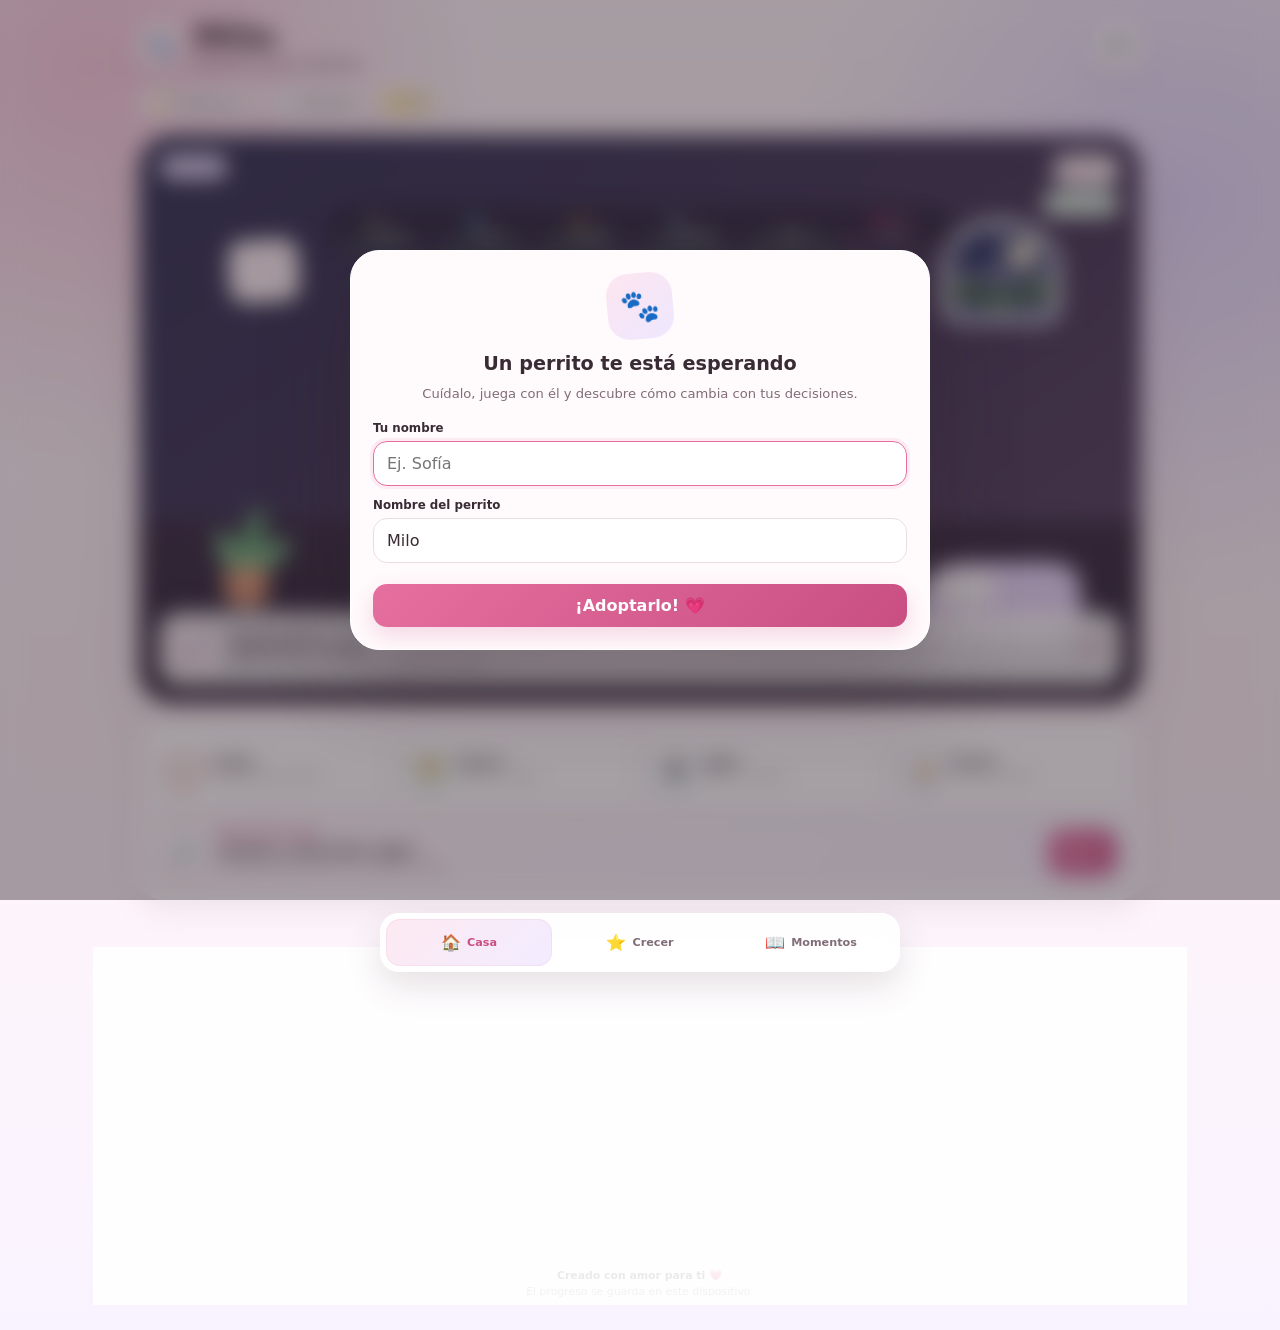
==== commit 80a1a7b8: "Mostrar la carta solo el día del cumpleaños" ====
--- a/index.html
+++ b/index.html
@@ -5,6 +5,41 @@
   <meta name="viewport" content="width=device-width,initial-scale=1,viewport-fit=cover" />
   <meta name="theme-color" content="#f7c7d9" />
   <meta name="description" content="Cuida, entrena y convive con un perrito virtual que recuerda tus hábitos." />
+  <script>
+    (() => {
+      const BIRTHDAY_START = 1786687200000;
+      const BIRTHDAY_END = BIRTHDAY_START + 86_400_000;
+      const LETTER_SEEN_KEY = 'birthday-letter-seen-2026-08-14';
+      const params = new URLSearchParams(location.search);
+      const fromLetter = params.get('letter') === 'opened';
+      const preview = params.get('preview') === '1';
+      let letterSeen = false;
+
+      try {
+        if (fromLetter) localStorage.setItem(LETTER_SEEN_KEY, '1');
+        letterSeen = localStorage.getItem(LETTER_SEEN_KEY) === '1';
+      } catch (_) {
+        letterSeen = fromLetter;
+      }
+
+      if (fromLetter) {
+        const cleanUrl = new URL(location.href);
+        cleanUrl.searchParams.delete('letter');
+        history.replaceState(null, '', cleanUrl.href);
+        return;
+      }
+
+      const current = Date.now();
+      const isBirthday = current >= BIRTHDAY_START && current < BIRTHDAY_END;
+      if (preview || !isBirthday || letterSeen) return;
+
+      document.documentElement.style.visibility = 'hidden';
+      const target = new URL('./carta.html', location.href);
+      target.search = location.search;
+      target.hash = location.hash;
+      location.replace(target.href);
+    })();
+  </script>
   <link rel="manifest" href="manifest.webmanifest" />
   <link rel="icon" href="assets/icon.svg" />
   <link rel="stylesheet" href="styles.css?v=3.19.0" />
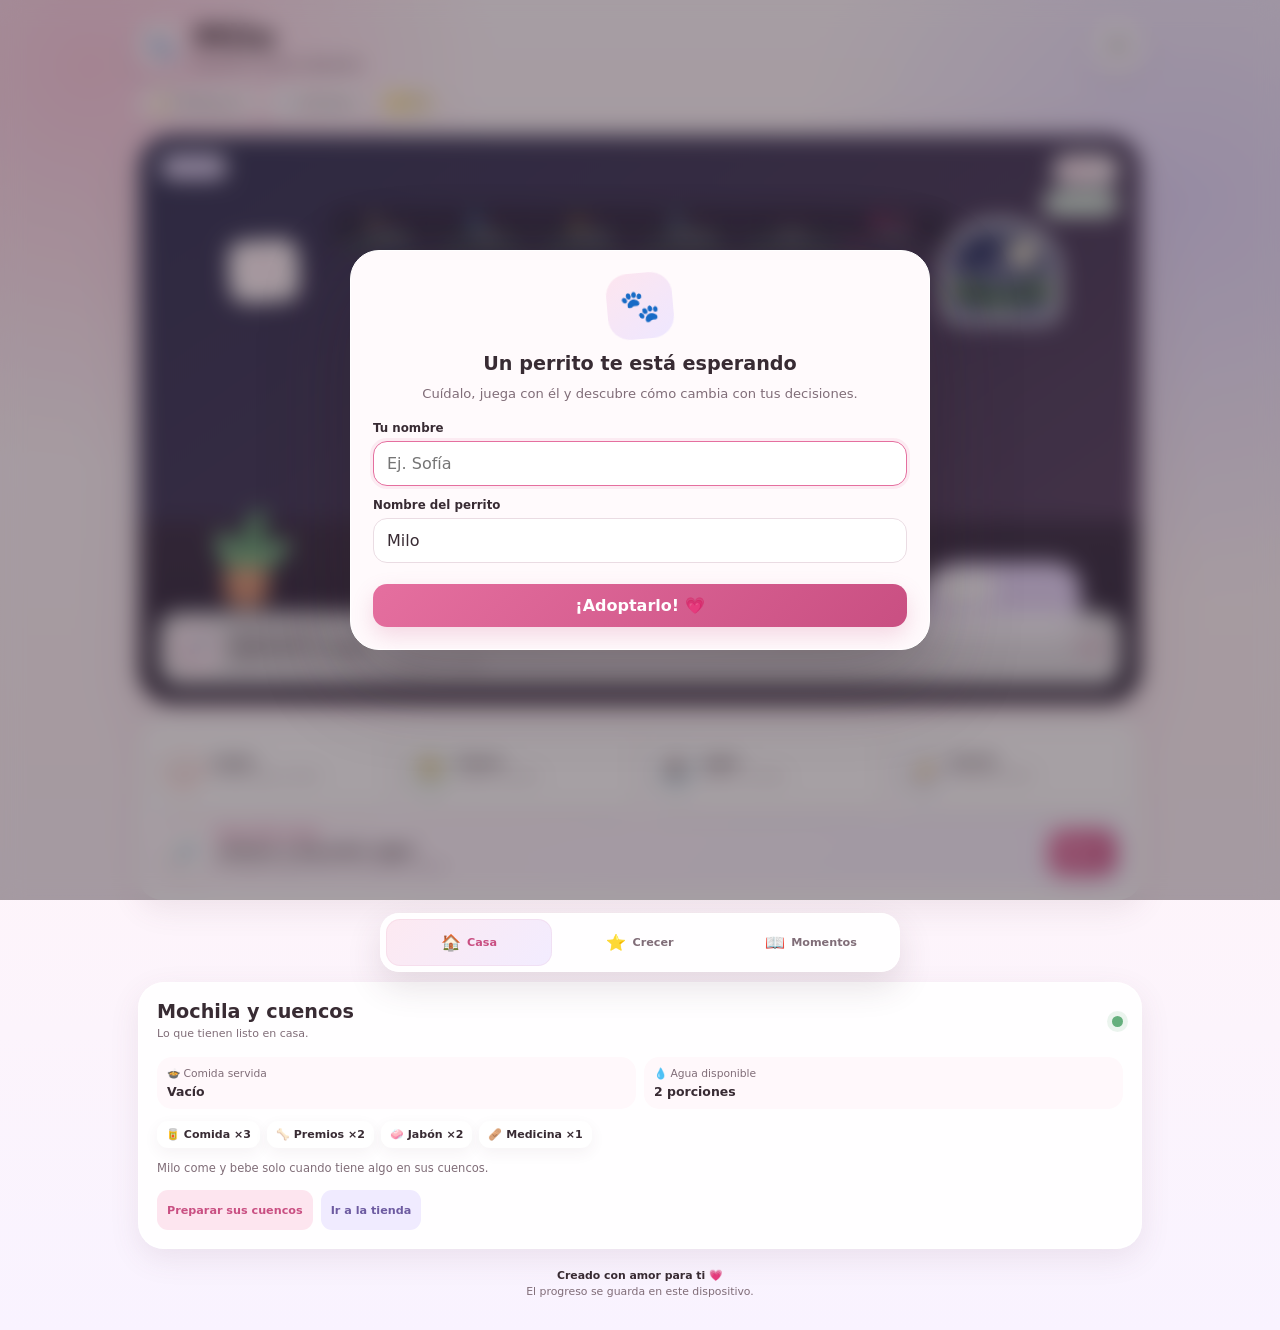
==== commit df963505: "Mejorar cuidados, juegos y descanso" ====
--- a/index.html
+++ b/index.html
@@ -286,9 +286,9 @@
       <div class="modal-heading"><div><h2 id="careTitle">Cuida a <span class="pet-name-inline">Milo</span></h2></div><button class="close-button" type="button" data-close="careModal" aria-label="Cerrar">×</button></div>
       <p>Elige lo que más necesita ahora. Él te dirá cómo se siente.</p>
       <div class="choice-grid care-choice-grid">
-        <button type="button" data-care="serveFood"><span>🍲</span><strong>Servir comida</strong><small id="careFoodCount">3 porciones</small></button>
+        <button type="button" data-care="serveFood"><span>🍲</span><strong>Darle de comer</strong><small id="careFoodCount">3 porciones</small></button>
         <button type="button" data-care="giveTreat"><span>🦴</span><strong>Dar premio</strong><small id="careTreatCount">2 premios</small></button>
-        <button type="button" data-care="fillWater"><span>💧</span><strong>Llenar agua</strong><small>El agua es ilimitada</small></button>
+        <button type="button" data-care="fillWater"><span>💧</span><strong>Darle agua</strong><small>El agua es ilimitada</small></button>
         <button type="button" data-care="brush"><span>🪮</span><strong>Cepillar</strong><small>Tranquilo y cuidadoso</small></button>
         <button type="button" data-care="bath"><span>🛁</span><strong>Dar un baño</strong><small id="careSoapCount">2 jabones</small></button>
         <button type="button" data-care="medicine"><span>🩹</span><strong>Dar medicina</strong><small id="careMedicineCount">1 dosis</small></button>
@@ -301,9 +301,9 @@
       <div class="modal-heading"><div><h2 id="walkTitle">¿A dónde vamos?</h2></div><button class="close-button" type="button" data-close="walkModal" aria-label="Cerrar">×</button></div>
       <p>Revisa su energía y agua antes de salir. El clima puede cambiar la aventura.</p>
       <div class="route-list">
-        <button type="button" data-walk="block"><span class="route-icon">🏘️</span><span><strong>Vuelta a la cuadra</strong><small>Rápido · +6 o más 🪙</small></span><b>Energía −6</b></button>
-        <button type="button" data-walk="park"><span class="route-icon">🌳</span><span><strong>Visitar el parque</strong><small>Exploración · +12 o más 🪙</small></span><b>Energía −14</b></button>
-        <button type="button" data-walk="adventure"><span class="route-icon">⛰️</span><span><strong>Pequeña aventura</strong><small>Nivel 3 · +22 o más 🪙</small></span><b>Energía −24</b></button>
+        <button type="button" data-walk="block"><span class="route-icon">🏘️</span><span><strong>Vuelta a la cuadra</strong><small>Rápido · +6 o más 🪙</small></span><b>Energía −5</b></button>
+        <button type="button" data-walk="park"><span class="route-icon">🌳</span><span><strong>Visitar el parque</strong><small>Exploración · +12 o más 🪙</small></span><b>Energía −11</b></button>
+        <button type="button" data-walk="adventure"><span class="route-icon">⛰️</span><span><strong>Pequeña aventura</strong><small>Nivel 3 · +22 o más 🪙</small></span><b>Energía −19</b></button>
       </div>
     </section>
   </div>
@@ -321,9 +321,9 @@
       <div class="modal-heading"><div><h2 id="arcadeTitle">Elige un juego</h2></div><button class="close-button" type="button" data-close="arcadeModal" aria-label="Cerrar">×</button></div>
       <p>Supera retos, mejora tu récord y gana monedas con <span class="pet-name-inline">Milo</span>.</p>
       <div class="arcade-grid">
-        <button type="button" data-arcade="ball"><span class="arcade-icon">🎾</span><span class="arcade-copy"><strong>Atrapa la pelota</strong><small>Acerca la marca a la zona verde durante cinco rondas</small></span><b id="ballGameStatus">Energía −16</b></button>
-        <button type="button" data-arcade="dodge"><span class="arcade-icon">🐾</span><span class="arcade-copy"><strong>Pista de reflejos</strong><small>Guía la huella entre hojas, gotitas y conos</small></span><b id="dodgeGameStatus">Nivel 2</b></button>
-        <button type="button" data-arcade="memory"><span class="arcade-icon">🎨</span><span class="arcade-copy"><strong>Secuencia de señales</strong><small>Observa las señales y repítelas en el mismo orden</small></span><b id="memoryGameStatus">Nivel 3</b></button>
+        <button type="button" data-arcade="ball"><span class="arcade-icon">🎾</span><span class="arcade-copy"><strong>Atrapa la pelota</strong><small>Acerca la marca a la zona verde durante cinco rondas</small></span><b id="ballGameStatus">Energía −12</b></button>
+        <button type="button" data-arcade="dodge"><span class="arcade-icon">🐾</span><span class="arcade-copy"><strong>Pista de reflejos</strong><small>Guía la huella entre hojas, gotitas y conos</small></span><b id="dodgeGameStatus">Energía −7</b></button>
+        <button type="button" data-arcade="memory"><span class="arcade-icon">🎨</span><span class="arcade-copy"><strong>Secuencia de señales</strong><small>Observa las señales y repítelas en el mismo orden</small></span><b id="memoryGameStatus">Energía −5</b></button>
       </div>
     </section>
   </div>
@@ -454,6 +454,6 @@
   </div>
 
   <div class="toast" id="toast" role="status" aria-live="polite"></div>
-  <script src="app.js?v=3.19.0" defer></script>
+  <script src="app.js?v=3.20.0" defer></script>
 </body>
 </html>
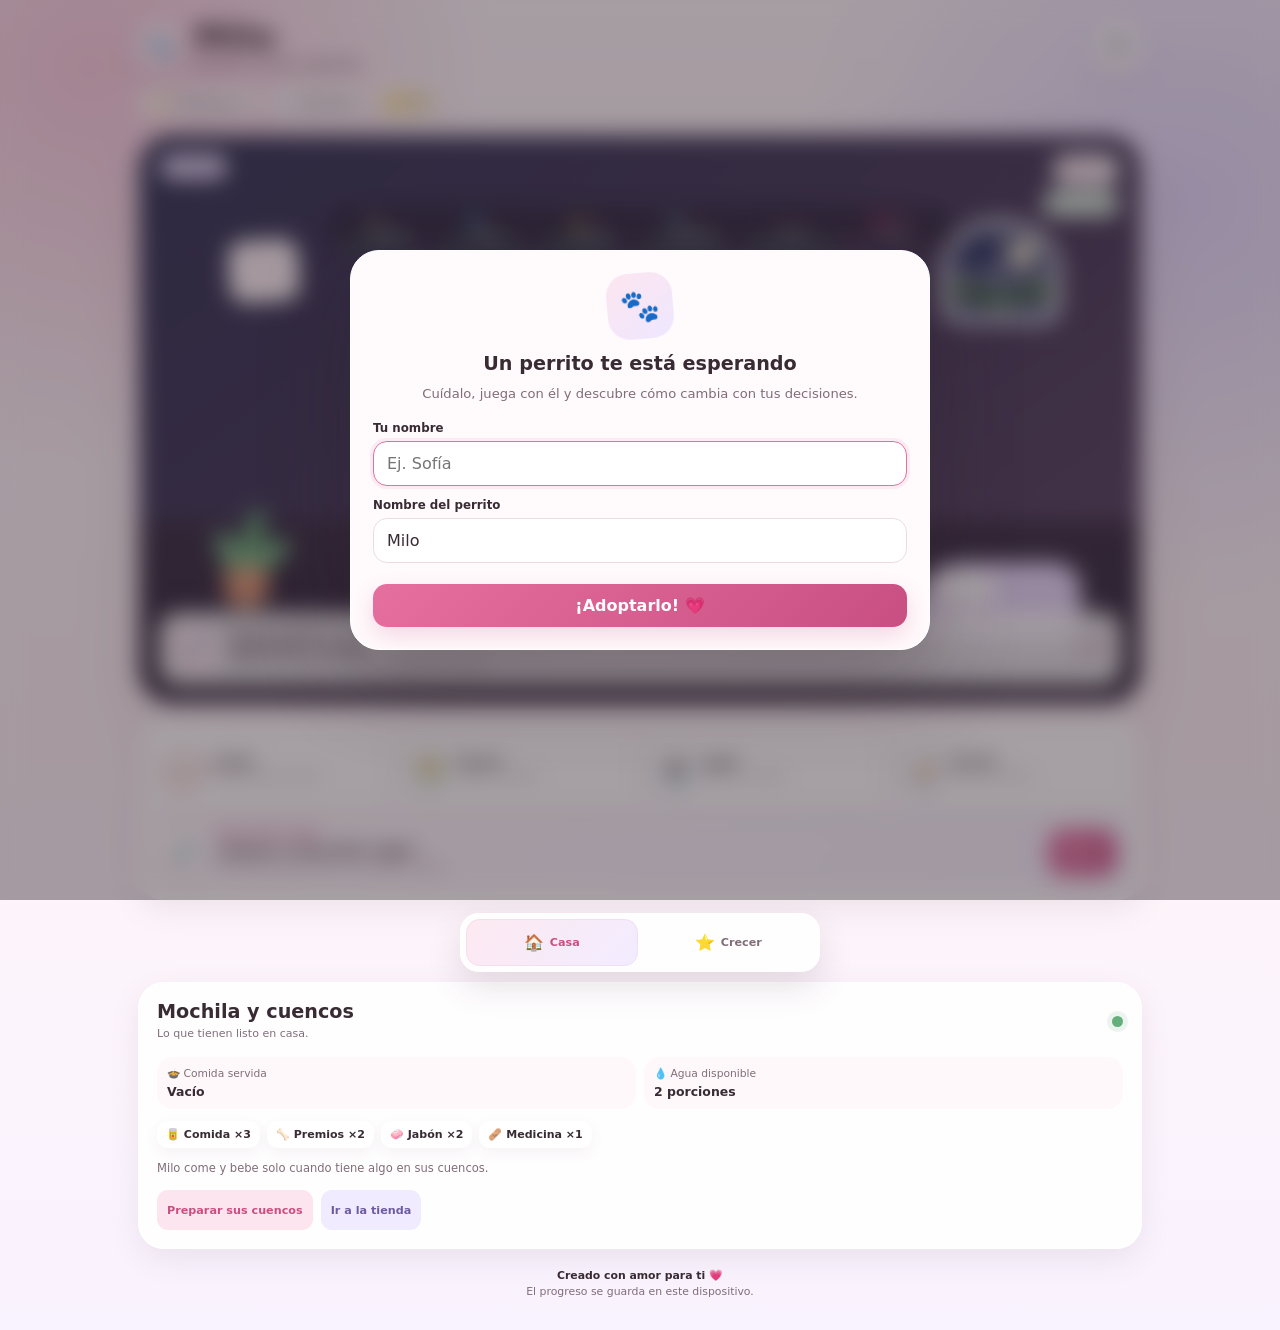
==== commit 8977e08d: "Simplificar vistas y ajustar sorpresa" ====
--- a/index.html
+++ b/index.html
@@ -42,7 +42,7 @@
   </script>
   <link rel="manifest" href="manifest.webmanifest" />
   <link rel="icon" href="assets/icon.svg" />
-  <link rel="stylesheet" href="styles.css?v=3.19.0" />
+  <link rel="stylesheet" href="styles.css?v=3.21.0" />
   <title>La casita de Milo</title>
 </head>
 <body>
@@ -193,7 +193,6 @@
       <nav class="world-nav" aria-label="Cambiar de rincón">
         <button class="world-tab active" type="button" data-world-view="home" aria-controls="homeView" aria-pressed="true"><span aria-hidden="true">🏠</span><strong>Casa</strong></button>
         <button class="world-tab" type="button" data-world-view="growth" aria-controls="growthView" aria-pressed="false"><span aria-hidden="true">⭐</span><strong>Crecer</strong></button>
-        <button class="world-tab" type="button" data-world-view="moments" aria-controls="momentsView" aria-pressed="false"><span aria-hidden="true">📖</span><strong>Momentos</strong></button>
       </nav>
 
       <div class="world-views">
@@ -238,22 +237,6 @@
           </article>
         </section>
 
-        <section class="world-view" id="momentsView" data-world-panel="moments" aria-labelledby="momentsViewTitle" hidden>
-          <article class="panel diary-panel">
-            <div class="section-heading"><div><h2 id="momentsViewTitle">Aventuras de <span class="pet-name-inline">Milo</span></h2><p class="section-intro">Lo que han vivido juntos.</p></div><span class="big-emoji" aria-hidden="true">📖</span></div>
-            <div class="diary-list" id="diaryList" aria-live="polite"></div>
-          </article>
-
-          <section class="panel memories-panel">
-            <div class="section-heading">
-              <div><h2>Fotos juntos</h2><p class="section-intro">Un rinconcito sólo para ustedes.</p></div>
-              <button class="text-button" id="uploadBtn" type="button">＋ Añadir foto</button>
-            </div>
-            <p class="helper-copy">Solo tú puedes ver estas fotos en este dispositivo.</p>
-            <div class="memory-grid" id="memoryGrid"></div>
-            <input type="file" id="photoInput" accept="image/*" hidden />
-          </section>
-        </section>
       </div>
 
       <div class="state-bindings" hidden aria-hidden="true">
@@ -404,15 +387,6 @@
     </section>
   </div>
 
-  <div class="modal-backdrop" id="momentModal" hidden inert>
-    <section class="modal moment-modal" role="dialog" aria-modal="true" aria-labelledby="momentTitle">
-      <div class="modal-heading"><div><span class="moment-tag">🐾 Un momento con <span class="pet-name-inline">Milo</span></span><h2 id="momentTitle">Tengo algo que contarte…</h2></div><button class="close-button" type="button" data-close="momentModal" aria-label="Cerrar">×</button></div>
-      <div class="moment-prompt"><span class="moment-avatar" id="momentIcon" aria-hidden="true">🐶</span><p id="momentPrompt">¿Me ayudas a decidir?</p></div>
-      <div class="moment-choices" id="momentChoices"></div>
-      <p class="moment-helper">Elige cómo quieres acompañarlo. <span class="pet-name-inline">Milo</span> lo recordará.</p>
-    </section>
-  </div>
-
   <div class="modal-backdrop" id="shopModal" hidden inert>
     <section class="modal" role="dialog" aria-modal="true" aria-labelledby="shopTitle">
       <div class="modal-heading"><div><h2 id="shopTitle">Tienda del barrio</h2></div><button class="close-button" type="button" data-close="shopModal" aria-label="Cerrar">×</button></div>
@@ -435,9 +409,9 @@
       <div class="surprise-gift" aria-hidden="true">🎁</div>
       <span class="eyebrow">Sorpresa desbloqueada</span>
       <h2 id="surpriseTitle">¡Felicidades!</h2>
-      <p class="surprise-pet-message" id="surprisePetMessage">Todos los niveles llegaron al 100 %.</p>
+      <p class="surprise-pet-message" id="surprisePetMessage">Comida, agua, limpieza, salud y cariño llegaron al 100 %.</p>
       <p id="surpriseMessage">Ganaste un regalito sorpresa. Háblale a tu viejo para que te lo dé.</p>
-      <div class="surprise-score" aria-label="Todos los niveles están al cien por ciento"><strong>100%</strong><span>🍲 💧 🌙 🫧 ❤️ 💗</span></div>
+      <div class="surprise-score" aria-label="Comida, agua, limpieza, salud y cariño están al cien por ciento"><strong>100%</strong><span>🍲 💧 🫧 ❤️ 💗</span></div>
       <button class="primary full-button" type="button" data-close="surpriseModal">¡Voy por mi regalo!</button>
     </section>
   </div>
@@ -454,6 +428,6 @@
   </div>
 
   <div class="toast" id="toast" role="status" aria-live="polite"></div>
-  <script src="app.js?v=3.20.0" defer></script>
+  <script src="app.js?v=3.21.0" defer></script>
 </body>
 </html>
--- a/styles.css
+++ b/styles.css
@@ -899,7 +899,7 @@
 #sleepActionTitle { line-height: 1.08; white-space: normal; }
 .action-card small { display: block; min-width: 0; align-self: start; overflow: hidden; color: var(--muted); font-size: .59rem; line-height: 1.15; text-overflow: ellipsis; white-space: nowrap; }
 
-.world-nav { position: sticky; z-index: 20; top: max(8px,env(safe-area-inset-top)); display: grid; grid-template-columns: repeat(3,minmax(0,1fr)); gap: 5px; width: min(100%,520px); margin: 13px auto 10px; padding: 5px; border: 1px solid rgba(255,255,255,.96); border-radius: 19px; background: rgba(255,255,255,.9); box-shadow: 0 14px 35px rgba(78,49,65,.14); backdrop-filter: blur(16px); }
+.world-nav { position: sticky; z-index: 20; top: max(8px,env(safe-area-inset-top)); display: grid; grid-template-columns: repeat(2,minmax(0,1fr)); gap: 5px; width: min(100%,360px); margin: 13px auto 10px; padding: 5px; border: 1px solid rgba(255,255,255,.96); border-radius: 19px; background: rgba(255,255,255,.9); box-shadow: 0 14px 35px rgba(78,49,65,.14); backdrop-filter: blur(16px); }
 .world-tab { display: flex; min-width: 0; min-height: 47px; align-items: center; justify-content: center; gap: 6px; padding: 8px 9px; border: 0; border-radius: 14px; color: var(--muted); background: transparent; cursor: pointer; font-size: .7rem; }
 .world-tab span { font-size: 1rem; }
 .world-tab strong { overflow: hidden; text-overflow: ellipsis; white-space: nowrap; }
@@ -909,7 +909,6 @@
 .world-view[hidden] { display: none !important; }
 @keyframes viewIn { from { opacity: 0; transform: translateY(6px); } to { opacity: 1; transform: translateY(0); } }
 .world-view[data-world-panel="home"] { grid-template-columns: 1fr; }
-.world-view[data-world-panel="moments"] .diary-panel { grid-column: 1 / -1; }
 .section-intro { margin: 3px 0 0; color: var(--muted); font-size: .69rem; line-height: 1.35; }
 .panel-actions { display: flex; flex-wrap: wrap; gap: 8px; margin-top: 13px; }
 .text-button.secondary { color: #6d5ba1; background: #f0ebff; }
@@ -947,18 +946,6 @@
 .skill-progress { height: 5px; margin-top: 5px; overflow: hidden; border-radius: 999px; background: #eee8f1; }
 .skill-progress i { display: block; height: 100%; border-radius: inherit; background: var(--purple); }
 .skill-level { color: var(--purple); font-size: .68rem; font-weight: 900; }
-.diary-panel { grid-column: 1 / -1; }
-.diary-list { display: grid; gap: 8px; max-height: 260px; overflow: auto; padding-right: 4px; scrollbar-color: #e7d8df transparent; }
-.diary-entry { display: grid; grid-template-columns: 39px 1fr auto; align-items: center; gap: 10px; padding: 10px; border-radius: 15px; background: rgba(255,255,255,.72); }
-.diary-entry .entry-icon { display: grid; width: 39px; height: 39px; place-items: center; border-radius: 13px; background: #fff6fa; font-size: 1.05rem; }
-.diary-entry strong { display: block; font-size: .72rem; }
-.diary-entry p { margin: 3px 0 0; font-size: .66rem; line-height: 1.35; }
-.diary-entry time { color: var(--muted); font-size: .6rem; white-space: nowrap; }
-.memories-panel { margin-top: 0; }
-.memory-grid { display: grid; grid-template-columns: repeat(6,minmax(0,1fr)); gap: 8px; margin-top: 12px; }
-.memory { position: relative; overflow: hidden; aspect-ratio: 1; border-radius: 16px; display: grid; place-items: center; color: rgba(91,60,76,.35); background: linear-gradient(135deg,#f9dfeb,#ede5ff); font-size: 1.25rem; }
-.memory img { width: 100%; height: 100%; object-fit: cover; }
-.memory button { position: absolute; top: 4px; right: 4px; width: 36px; height: 36px; padding: 0; border: 0; border-radius: 50%; color: #fff; background: rgba(45,30,38,.72); cursor: pointer; }
 footer { padding: 20px 5px 2px; color: var(--muted); text-align: center; font-size: .68rem; }
 footer p { margin-bottom: 3px; color: var(--text); font-weight: 800; }
 
@@ -996,18 +983,6 @@
 .surprise-score span { font-size: 1.05rem; letter-spacing: 0; }
 @keyframes surpriseGift { 0%,100% { transform: translateY(0) rotate(-2deg); } 50% { transform: translateY(-7px) rotate(2deg); } }
 @keyframes surpriseStar { from { opacity: .4; transform: scale(.78) rotate(-10deg); } to { opacity: 1; transform: scale(1.12) rotate(10deg); } }
-.moment-modal { overflow-x: hidden; overflow-y: auto; background: linear-gradient(155deg,#fffafc,#f5efff); }
-.moment-tag { display: inline-flex; align-items: center; gap: 4px; margin-bottom: 6px; padding: 5px 8px; border-radius: 999px; color: var(--accent-dark); background: #fde7f0; font-size: .63rem; font-weight: 900; }
-.moment-prompt { display: grid; grid-template-columns: auto minmax(0,1fr); align-items: center; gap: 12px; margin: 15px 0 12px; padding: 14px; border: 1px solid rgba(154,126,228,.13); border-radius: 19px; background: #fff; box-shadow: 0 8px 22px rgba(78,49,65,.07); }
-.moment-avatar { display: grid; width: 50px; height: 50px; place-items: center; border-radius: 17px; background: linear-gradient(145deg,#fde4ee,#e9e0ff); font-size: 1.55rem; }
-.moment-prompt p { margin: 0; color: var(--text); font-size: .9rem; font-weight: 800; line-height: 1.45; }
-.moment-choices { display: grid; gap: 8px; }
-.moment-choice { display: grid; grid-template-columns: auto 1fr; align-items: center; gap: 10px; width: 100%; min-height: 57px; padding: 10px 12px; border: 1px solid rgba(108,72,91,.09); border-radius: 16px; color: var(--text); background: rgba(255,255,255,.88); cursor: pointer; text-align: left; transition: transform .15s ease,border-color .15s ease,background .15s ease; }
-.moment-choice:hover, .moment-choice:focus-visible { border-color: rgba(229,111,159,.35); background: #fff; transform: translateY(-1px); }
-.moment-choice span { display: grid; width: 35px; height: 35px; place-items: center; border-radius: 12px; background: #fff2f7; font-size: 1rem; }
-.moment-choice strong { display: block; font-size: .76rem; }
-.moment-choice small { display: block; margin-top: 2px; color: var(--muted); font-size: .63rem; }
-.modal > .moment-helper { margin: 12px 2px 0; font-size: .67rem; text-align: center; }
 .field { display: block; margin: 12px 0; }
 .field span { display: block; margin-bottom: 6px; font-size: .74rem; font-weight: 850; }
 .field input, .field textarea { width: 100%; padding: 12px 13px; border: 1px solid #eadce3; border-radius: 14px; color: var(--text); background: #fff; outline: 0; }
@@ -1163,9 +1138,6 @@
 .toast { position: fixed; z-index: 120; left: 50%; bottom: max(20px,env(safe-area-inset-bottom)); max-width: calc(100vw - 30px); padding: 11px 15px; border-radius: 15px; color: #fff; background: rgba(54,39,47,.94); box-shadow: 0 14px 40px rgba(40,25,33,.24); font-size: .75rem; font-weight: 850; opacity: 0; transform: translate(-50%,18px); pointer-events: none; transition: opacity .2s ease, transform .2s ease; }
 .toast.show { opacity: 1; transform: translate(-50%,0); }
 
-@media (max-width: 820px) {
-  .memory-grid { grid-template-columns: repeat(3,minmax(0,1fr)); }
-}
 @media (max-width: 650px) {
   input, textarea { font-size: 16px; }
   .app-shell { padding: max(14px,env(safe-area-inset-top)) max(10px,env(safe-area-inset-right)) max(24px,env(safe-area-inset-bottom)) max(10px,env(safe-area-inset-left)); }
@@ -1236,18 +1208,14 @@
   .world-nav { top: max(6px,env(safe-area-inset-top)); margin-block: 10px 8px; border-radius: 17px; }
   .world-tab { min-height: 45px; padding-inline: 6px; }
   .world-view { grid-template-columns: 1fr; gap: 9px; }
-  .world-view[data-world-panel="moments"] .diary-panel { grid-column: auto; }
   .panel { padding: 14px; border-radius: 20px; }
   .bowl-status-grid { gap: 7px; }
   .trait-bars > div { grid-template-columns: 60px 1fr 22px; }
-  .diary-list { max-height: 220px; }
-  .memory-grid { grid-template-columns: repeat(3,minmax(0,1fr)); gap: 7px; }
   footer { padding-bottom: 0; }
   .modal-backdrop { align-items: end; padding: 0; }
   .modal { width: 100%; max-height: 92dvh; padding: 18px max(16px,env(safe-area-inset-right)) max(18px,env(safe-area-inset-bottom)) max(16px,env(safe-area-inset-left)); border-radius: 24px 24px 0 0; }
   .modal-heading h2 { font-size: 1.08rem; }
   .modal > p { margin-bottom: 13px; font-size: .78rem; }
-  .memory button { width: 44px; height: 44px; }
   .primary, .danger { min-height: 46px; }
   .choice-grid, .shop-grid { gap: 8px; }
   .choice-grid button, .shop-grid button { min-height: 94px; padding: 11px; border-radius: 16px; }
@@ -1262,7 +1230,6 @@
   .play-tip { min-height: 50px; padding: 10px 12px; }
   .dodge-arena { height: min(34dvh,255px); min-height: 210px; }
   .touch-controls { display: grid; }
-  .diary-panel { grid-column: auto; }
   .toast { bottom: max(20px,env(safe-area-inset-bottom)); }
 }
 @media (max-width: 430px) {
@@ -1281,8 +1248,6 @@
   .arcade-grid b { grid-column: 2; justify-self: start; }
   .route-list button { grid-template-columns: auto 1fr; }
   .route-list b { grid-column: 2; }
-  .diary-entry { grid-template-columns: 36px 1fr; }
-  .diary-entry time { grid-column: 2; }
   .modal { padding: 16px max(14px,env(safe-area-inset-right)) max(16px,env(safe-area-inset-bottom)) max(14px,env(safe-area-inset-left)); border-radius: 22px 22px 0 0; }
   .challenge-modal { padding: 14px max(13px,env(safe-area-inset-right)) max(14px,env(safe-area-inset-bottom)) max(13px,env(safe-area-inset-left)); }
   .play-modal { padding: 12px max(10px,env(safe-area-inset-right)) max(12px,env(safe-area-inset-bottom)) max(10px,env(safe-area-inset-left)); border-width: 1px; border-radius: 18px 18px 0 0; }
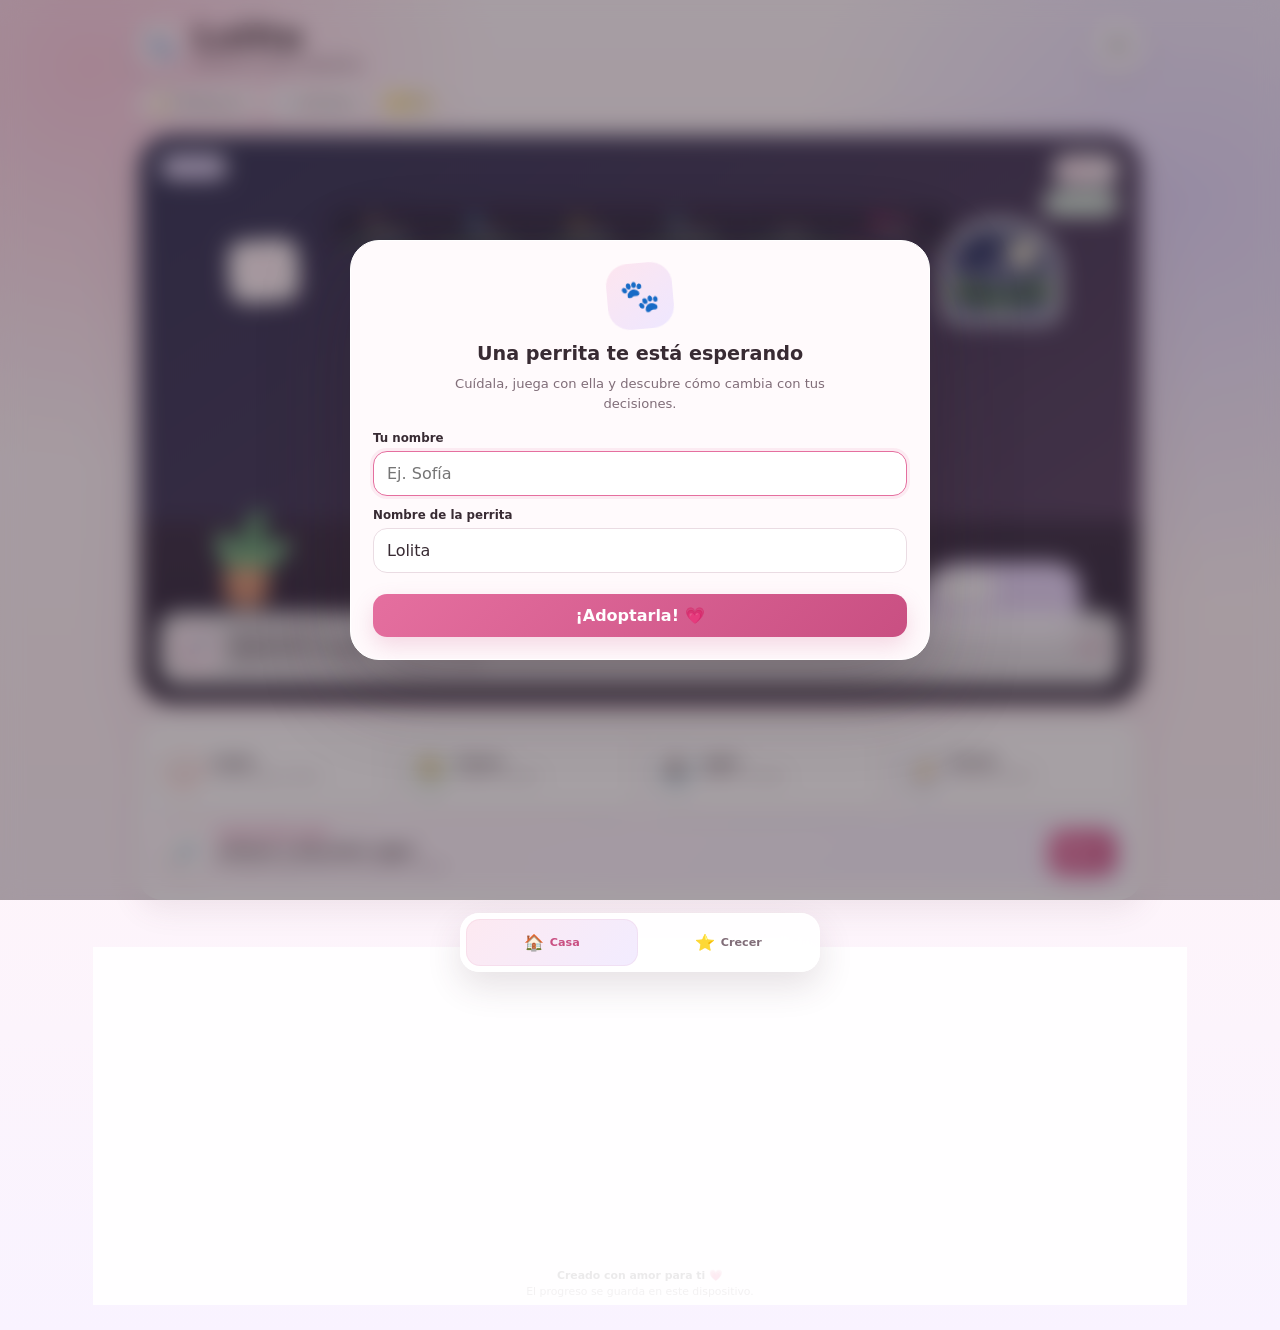
==== commit aa45e2ad: "Convertir a Lolita y sumar Corazón valiente" ====
--- a/index.html
+++ b/index.html
@@ -4,7 +4,7 @@
   <meta charset="utf-8" />
   <meta name="viewport" content="width=device-width,initial-scale=1,viewport-fit=cover" />
   <meta name="theme-color" content="#f7c7d9" />
-  <meta name="description" content="Cuida, entrena y convive con un perrito virtual que recuerda tus hábitos." />
+  <meta name="description" content="Cuida, entrena y convive con una perrita virtual que recuerda tus hábitos." />
   <script>
     (() => {
       const BIRTHDAY_START = 1786687200000;
@@ -42,8 +42,8 @@
   </script>
   <link rel="manifest" href="manifest.webmanifest" />
   <link rel="icon" href="assets/icon.svg" />
-  <link rel="stylesheet" href="styles.css?v=3.21.0" />
-  <title>La casita de Milo</title>
+  <link rel="stylesheet" href="styles.css?v=3.22.0" />
+  <title>La casita de Lolita</title>
 </head>
 <body>
   <div class="app-shell">
@@ -51,8 +51,8 @@
       <div class="pet-hud">
         <span class="brand-paw" aria-hidden="true">🐾</span>
         <div>
-          <h1 id="petName">Milo</h1>
-          <p id="petStage">Cachorro recién adoptado</p>
+          <h1 id="petName">Lolita</h1>
+          <p id="petStage">Cachorra recién adoptada</p>
         </div>
       </div>
       <button class="icon-button" id="settingsBtn" type="button" aria-label="Abrir configuración">⚙️</button>
@@ -65,7 +65,7 @@
     </div>
 
     <main>
-      <section class="scene-card" id="sceneCard" aria-label="Habitación de Milo">
+      <section class="scene-card" id="sceneCard" aria-label="Habitación de Lolita">
         <div class="room room-day" id="room" aria-hidden="true">
           <div class="window"><span class="sky-orb"></span><i></i><i></i><i></i></div>
           <div class="wall-art">♡</div>
@@ -78,7 +78,7 @@
 
         <div class="scene-head">
           <div class="pet-title-line">
-            <span class="personality-chip" id="personalityChip">Curioso</span>
+            <span class="personality-chip" id="personalityChip">Curiosa</span>
           </div>
           <div class="scene-head-status">
             <span class="level-pill" id="levelPill">Nivel 1</span>
@@ -89,7 +89,7 @@
         <div class="speech" id="speech" role="status">Estoy conociendo mi nuevo hogar…</div>
 
         <div class="pet-zone">
-          <div class="pet-wrap" id="petWrap" data-pose="stand" role="button" tabindex="0" aria-label="Acariciar al perrito virtual">
+          <div class="pet-wrap" id="petWrap" data-pose="stand" role="button" tabindex="0" aria-label="Acariciar a la perrita virtual">
             <div class="zzz" aria-hidden="true"><span>Z</span><span>z</span><span>z</span></div>
             <div class="sparkles" id="sparkles" aria-hidden="true"></div>
             <div class="pet-track">
@@ -130,10 +130,10 @@
               </div>
             </div>
           </div>
-          <span class="pet-touch-hint" id="petTouchHint" aria-hidden="true">Tócalo para acariciarlo</span>
-        </div>
-
-        <div class="scene-needs-dock" aria-label="Necesidades actuales del perrito">
+          <span class="pet-touch-hint" id="petTouchHint" aria-hidden="true">Tócala para acariciarla</span>
+        </div>
+
+        <div class="scene-needs-dock" aria-label="Necesidades actuales de la perrita">
           <div class="scene-need" data-scene-stat="food" data-label="Comida" aria-label="Comida: 82%">
             <div><span aria-hidden="true">🍲</span><strong class="scene-need-value">82%</strong></div>
             <span class="scene-need-name">Comida</span><span class="scene-need-meter" aria-hidden="true"><i></i></span>
@@ -165,13 +165,13 @@
           <div>
             <span>Ahora mismo</span>
             <strong id="nowTitle">Explorando</strong>
-            <p id="nowDescription">Milo está aprendiendo dónde está cada cosa.</p>
+            <p id="nowDescription">Lolita está aprendiendo dónde está cada cosa.</p>
           </div>
           <div class="activity-timer" id="activityTimer" aria-label="Tiempo restante"></div>
         </div>
       </section>
 
-      <section class="play-deck" aria-label="Qué hacer con Milo">
+      <section class="play-deck" aria-label="Qué hacer con Lolita">
         <nav class="action-grid" aria-label="Acciones principales">
           <button class="action-card" type="button" data-modal="careModal" aria-label="Cuidar"><span class="action-icon coral" aria-hidden="true"><span class="action-glyph">🍽️</span></span><strong>Cuidar</strong><small>Comida, agua y mimos</small></button>
           <button class="action-card" type="button" data-modal="walkModal" aria-label="Pasear"><span class="action-icon green" aria-hidden="true"><span class="action-glyph">🦮</span></span><strong>Pasear</strong><small>Salgan a explorar</small></button>
@@ -182,9 +182,9 @@
         <div class="companion-nudge" id="companionNudge">
           <span class="nudge-icon" id="nudgeIcon" aria-hidden="true">💗</span>
           <div class="nudge-copy">
-            <span id="nudgeKicker">Milo quiere estar contigo</span>
+            <span id="nudgeKicker">Lolita quiere estar contigo</span>
             <strong id="nudgeTitle">¿Qué hacemos ahora?</strong>
-            <p id="nudgeText">Puedes cuidarlo, salir o jugar un rato.</p>
+            <p id="nudgeText">Puedes cuidarla, salir o jugar un rato.</p>
           </div>
           <button class="nudge-action" id="nudgeAction" type="button">Jugar</button>
         </div>
@@ -207,7 +207,7 @@
               <div><span>💧 Agua disponible</span><strong id="waterBowlValue">2 porciones</strong></div>
             </div>
             <div class="inventory" id="inventoryList" aria-label="Mochila"></div>
-            <p class="helper-copy"><span class="pet-name-inline">Milo</span> come y bebe solo cuando tiene algo en sus cuencos.</p>
+            <p class="helper-copy"><span class="pet-name-inline">Lolita</span> come y bebe sola cuando tiene algo en sus cuencos.</p>
             <div class="panel-actions"><button class="text-button" type="button" data-modal="careModal">Preparar sus cuencos</button><button class="text-button secondary" type="button" data-modal="shopModal">Ir a la tienda</button></div>
           </article>
         </section>
@@ -222,7 +222,7 @@
           </article>
 
           <article class="panel personality-panel">
-            <div class="section-heading"><div><h2>Así es <span class="pet-name-inline">Milo</span></h2><span class="personality-summary" id="personalityTitle">Curioso</span></div><span class="big-emoji" id="personalityEmoji">🔎</span></div>
+            <div class="section-heading"><div><h2>Así es <span class="pet-name-inline">Lolita</span></h2><span class="personality-summary" id="personalityTitle">Curiosa</span></div><span class="big-emoji" id="personalityEmoji">🔎</span></div>
             <p id="personalityDescription">Le gusta explorar y aprende un poco más rápido durante los paseos.</p>
             <div class="trait-bars">
               <div><span>Confianza</span><div class="mini-meter"><i id="trustBar"></i></div><strong id="trustValue">10</strong></div>
@@ -256,23 +256,23 @@
   <div class="modal-backdrop" id="welcomeModal" hidden inert>
     <section class="modal welcome-modal" role="dialog" aria-modal="true" aria-labelledby="welcomeTitle">
       <div class="welcome-paw">🐾</div>
-      <h2 id="welcomeTitle">Un perrito te está esperando</h2>
-      <p>Cuídalo, juega con él y descubre cómo cambia con tus decisiones.</p>
+      <h2 id="welcomeTitle">Una perrita te está esperando</h2>
+      <p>Cuídala, juega con ella y descubre cómo cambia con tus decisiones.</p>
       <label class="field"><span>Tu nombre</span><input id="partnerInput" maxlength="24" placeholder="Ej. Sofía" autocomplete="name" /></label>
-      <label class="field"><span>Nombre del perrito</span><input id="petInput" maxlength="18" placeholder="Ej. Milo" value="Milo" /></label>
-      <button class="primary full-button" id="startBtn" type="button">¡Adoptarlo! 💗</button>
+      <label class="field"><span>Nombre de la perrita</span><input id="petInput" maxlength="18" placeholder="Ej. Lolita" value="Lolita" /></label>
+      <button class="primary full-button" id="startBtn" type="button">¡Adoptarla! 💗</button>
     </section>
   </div>
 
   <div class="modal-backdrop" id="careModal" hidden inert>
     <section class="modal" role="dialog" aria-modal="true" aria-labelledby="careTitle">
-      <div class="modal-heading"><div><h2 id="careTitle">Cuida a <span class="pet-name-inline">Milo</span></h2></div><button class="close-button" type="button" data-close="careModal" aria-label="Cerrar">×</button></div>
-      <p>Elige lo que más necesita ahora. Él te dirá cómo se siente.</p>
+      <div class="modal-heading"><div><h2 id="careTitle">Cuida a <span class="pet-name-inline">Lolita</span></h2></div><button class="close-button" type="button" data-close="careModal" aria-label="Cerrar">×</button></div>
+      <p>Elige lo que más necesita ahora. Ella te dirá cómo se siente.</p>
       <div class="choice-grid care-choice-grid">
         <button type="button" data-care="serveFood"><span>🍲</span><strong>Darle de comer</strong><small id="careFoodCount">3 porciones</small></button>
         <button type="button" data-care="giveTreat"><span>🦴</span><strong>Dar premio</strong><small id="careTreatCount">2 premios</small></button>
         <button type="button" data-care="fillWater"><span>💧</span><strong>Darle agua</strong><small>El agua es ilimitada</small></button>
-        <button type="button" data-care="brush"><span>🪮</span><strong>Cepillar</strong><small>Tranquilo y cuidadoso</small></button>
+        <button type="button" data-care="brush"><span>🪮</span><strong>Cepillar</strong><small>Tranquila y cuidadosa</small></button>
         <button type="button" data-care="bath"><span>🛁</span><strong>Dar un baño</strong><small id="careSoapCount">2 jabones</small></button>
         <button type="button" data-care="medicine"><span>🩹</span><strong>Dar medicina</strong><small id="careMedicineCount">1 dosis</small></button>
       </div>
@@ -302,11 +302,12 @@
   <div class="modal-backdrop" id="arcadeModal" hidden inert>
     <section class="modal" role="dialog" aria-modal="true" aria-labelledby="arcadeTitle">
       <div class="modal-heading"><div><h2 id="arcadeTitle">Elige un juego</h2></div><button class="close-button" type="button" data-close="arcadeModal" aria-label="Cerrar">×</button></div>
-      <p>Supera retos, mejora tu récord y gana monedas con <span class="pet-name-inline">Milo</span>.</p>
+      <p>Supera retos, mejora tu récord y gana monedas con <span class="pet-name-inline">Lolita</span>.</p>
       <div class="arcade-grid">
         <button type="button" data-arcade="ball"><span class="arcade-icon">🎾</span><span class="arcade-copy"><strong>Atrapa la pelota</strong><small>Acerca la marca a la zona verde durante cinco rondas</small></span><b id="ballGameStatus">Energía −12</b></button>
         <button type="button" data-arcade="dodge"><span class="arcade-icon">🐾</span><span class="arcade-copy"><strong>Pista de reflejos</strong><small>Guía la huella entre hojas, gotitas y conos</small></span><b id="dodgeGameStatus">Energía −7</b></button>
         <button type="button" data-arcade="memory"><span class="arcade-icon">🎨</span><span class="arcade-copy"><strong>Secuencia de señales</strong><small>Observa las señales y repítelas en el mismo orden</small></span><b id="memoryGameStatus">Energía −5</b></button>
+        <button type="button" data-arcade="heart"><span class="arcade-icon heart-arcade-icon">♥</span><span class="arcade-copy"><strong>Corazón valiente</strong><small>Guía el corazón, esquiva patrones y reúne flores</small></span><b id="heartGameStatus">Energía −8</b></button>
       </div>
     </section>
   </div>
@@ -316,13 +317,13 @@
       <div class="modal-heading"><div><h2 id="gameTitle">Atrapa la pelota</h2></div><button class="close-button" type="button" data-close="gameModal" aria-label="Cerrar">×</button></div>
       <p>Toca «¡Atrapa!» cuando la huella pase por el verde. Tienes cinco tiros.</p>
       <div class="play-stage">
-        <div class="play-mascot"><span class="play-icon ball-creature" aria-hidden="true">🎾</span><div><strong>Pelota saltarina</strong><small><span class="pet-name-inline">Milo</span> sigue cada rebote.</small></div></div>
+        <div class="play-mascot"><span class="play-icon ball-creature" aria-hidden="true">🎾</span><div><strong>Pelota saltarina</strong><small><span class="pet-name-inline">Lolita</span> sigue cada rebote.</small></div></div>
         <div class="play-tip" id="gameDialogue">La pelota está lista para el primer lanzamiento.</div>
-        <div class="challenge-hud play-hud"><span><b class="game-pet-name">Milo</b></span><span>Ronda <strong id="gameTurn">0 / 5</strong></span><span>Puntos <strong id="gameScore">0</strong></span><span>Tiempo <strong id="gameTime">25</strong>s</span></div>
+        <div class="challenge-hud play-hud"><span><b class="game-pet-name">Lolita</b></span><span>Ronda <strong id="gameTurn">0 / 5</strong></span><span>Puntos <strong id="gameScore">0</strong></span><span>Tiempo <strong id="gameTime">25</strong>s</span></div>
         <div class="game-field play-surface" id="gameField">
           <div class="strike-track" id="strikeTrack" hidden aria-hidden="true"><span class="strike-center"></span><i id="strikeCursor"></i></div>
           <button id="ballTarget" type="button" aria-label="Atrapar la pelota en la zona verde">¡Atrapa!</button>
-          <div class="game-message" id="gameMessage">Milo espera tu señal para comenzar.</div>
+          <div class="game-message" id="gameMessage">Lolita espera tu señal para comenzar.</div>
         </div>
         <div class="play-actions" id="ballActions" aria-label="Acciones para atrapar la pelota">
           <button type="button" data-ball-action="throw"><span>🎾</span> Lanzar</button>
@@ -341,8 +342,8 @@
       <p id="dodgeDescription">Arrastra la huella y evita los obstáculos durante 15 segundos.</p>
       <div class="play-stage">
         <div class="play-mascot"><span class="play-icon" id="dodgeEnemy" aria-hidden="true">🏁</span><div><strong id="dodgeEnemyName">Pista sorpresa</strong><small id="dodgeEnemyMood">Hojas, gotas y conos se cruzan.</small></div></div>
-        <div class="play-tip" id="dodgeDialogue">Milo observa la pista y espera tu señal.</div>
-        <div class="challenge-hud play-hud"><span><b class="game-pet-name">Milo</b></span><span>Intentos <strong id="dodgeLives">🐾🐾🐾</strong></span><span>Puntos <strong id="dodgeScore">0</strong></span><span>Tiempo <strong id="dodgeTime">15</strong>s</span></div>
+        <div class="play-tip" id="dodgeDialogue">Lolita observa la pista y espera tu señal.</div>
+        <div class="challenge-hud play-hud"><span><b class="game-pet-name">Lolita</b></span><span>Intentos <strong id="dodgeLives">🐾🐾🐾</strong></span><span>Puntos <strong id="dodgeScore">0</strong></span><span>Tiempo <strong id="dodgeTime">15</strong>s</span></div>
         <div class="dodge-arena" id="dodgeArena" tabindex="0" aria-label="Área de juego. Mueve la huella para evitar los obstáculos.">
           <div class="arena-grid" aria-hidden="true"></div>
           <div class="wave-label" id="dodgeWave" aria-hidden="true">Tramo 1 · Hojas</div>
@@ -375,7 +376,7 @@
       <div class="play-stage">
         <div class="play-mascot"><span class="play-icon echo-creature" aria-hidden="true">🎨</span><div><strong>Rueda de señales</strong><small>Se ilumina en un orden nuevo.</small></div></div>
         <div class="memory-message play-tip" id="memoryMessage">Mira la secuencia y trata de recordarla.</div>
-        <div class="challenge-hud play-hud"><span><b class="game-pet-name">Milo</b></span><span>Intentos <strong id="memoryLives">🐾🐾🐾</strong></span><span>Ronda <strong id="memoryRound">1 / 4</strong></span><span>Puntos <strong id="memoryScore">0</strong></span></div>
+        <div class="challenge-hud play-hud"><span><b class="game-pet-name">Lolita</b></span><span>Intentos <strong id="memoryLives">🐾🐾🐾</strong></span><span>Ronda <strong id="memoryRound">1 / 4</strong></span><span>Puntos <strong id="memoryScore">0</strong></span></div>
         <div class="memory-board play-surface" id="memoryBoard" aria-label="Secuencia de señales">
           <button type="button" data-memory-pad="0" aria-label="Señal cariño"><span>💗</span><strong>Cariño</strong></button>
           <button type="button" data-memory-pad="1" aria-label="Señal descanso"><span>🌙</span><strong>Descanso</strong></button>
@@ -401,6 +402,33 @@
         <button type="button" data-buy="soap"><span>🧼</span><strong>Jabón ×1</strong><small>Para un baño completo</small><b>8 🪙</b></button>
         <button type="button" data-buy="medicine"><span>🩹</span><strong>Medicina ×1</strong><small>Recupera salud</small><b>20 🪙</b></button>
       </div>
+    </section>
+  </div>
+
+  <div class="modal-backdrop" id="heartModal" hidden inert>
+    <section class="modal challenge-modal play-modal heart-modal" role="dialog" aria-modal="true" aria-labelledby="heartTitle">
+      <div class="modal-heading"><div><h2 id="heartTitle">Corazón valiente</h2></div><button class="close-button" type="button" data-close="heartModal" aria-label="Cerrar">×</button></div>
+      <p>Mueve el corazón, esquiva los patrones del jardín y reúne flores durante 18 segundos.</p>
+      <div class="play-stage">
+        <div class="play-mascot"><span class="play-icon heart-creature" aria-hidden="true">♥</span><div><strong>El corazón de <span class="pet-name-inline">Lolita</span></strong><small>Se hace más fuerte con cada flor.</small></div></div>
+        <div class="play-tip" id="heartDialogue">El jardín está tranquilo. Prepárate para moverte.</div>
+        <div class="challenge-hud play-hud"><span><b class="game-pet-name">Lolita</b></span><span>Vida <strong id="heartLives">♥♥♥</strong></span><span>Flores <strong id="heartFlowers">0 / 5</strong></span><span>Tiempo <strong id="heartTime">18</strong>s</span></div>
+        <div class="dodge-arena heart-arena" id="heartArena" tabindex="0" aria-label="Área de juego. Mueve el corazón para esquivar los patrones y recoger flores.">
+          <div class="heart-garden-grid" aria-hidden="true"></div>
+          <div class="wave-label heart-wave-label" id="heartWave" aria-hidden="true">Ronda 1 · Lluvia suave</div>
+          <div class="dodge-message heart-message" id="heartMessage">Toca Empezar y guía el corazón.</div>
+          <span class="heart-player" id="heartPlayer" aria-hidden="true">♥</span>
+          <div id="heartObjectLayer" aria-hidden="true"></div>
+        </div>
+      </div>
+      <div class="touch-controls heart-controls" aria-label="Controles de movimiento del corazón">
+        <button type="button" data-heart-dir="up" aria-label="Mover arriba">▲</button>
+        <span></span>
+        <button type="button" data-heart-dir="left" aria-label="Mover a la izquierda">◀</button>
+        <button type="button" data-heart-dir="down" aria-label="Mover abajo">▼</button>
+        <button type="button" data-heart-dir="right" aria-label="Mover a la derecha">▶</button>
+      </div>
+      <button class="primary full-button" id="startHeartBtn" type="button">Empezar reto · Energía −8</button>
     </section>
   </div>
 
@@ -420,7 +448,7 @@
     <section class="modal" role="dialog" aria-modal="true" aria-labelledby="settingsTitle">
       <div class="modal-heading"><div><h2 id="settingsTitle">Ajustes</h2></div><button class="close-button" type="button" data-close="settingsModal" aria-label="Cerrar">×</button></div>
       <label class="field"><span>Tu nombre</span><input id="settingsPartner" maxlength="24" /></label>
-      <label class="field"><span>Nombre del perrito</span><input id="settingsPet" maxlength="18" /></label>
+      <label class="field"><span>Nombre de la perrita</span><input id="settingsPet" maxlength="18" /></label>
       <label class="field"><span>Firma</span><input id="settingsSignature" maxlength="60" placeholder="Creado con amor por Luis 💗" /></label>
       <label class="field"><span>Mensaje especial</span><textarea id="settingsNote" maxlength="220"></textarea></label>
       <div class="settings-actions"><button class="danger" id="resetBtn" type="button">Empezar de cero</button><button class="primary" id="saveSettingsBtn" type="button">Guardar cambios</button></div>
@@ -428,6 +456,6 @@
   </div>
 
   <div class="toast" id="toast" role="status" aria-live="polite"></div>
-  <script src="app.js?v=3.21.0" defer></script>
+  <script src="app.js?v=3.22.0" defer></script>
 </body>
 </html>
--- a/styles.css
+++ b/styles.css
@@ -404,7 +404,7 @@
 @keyframes sleepyTail { 0%,100% { transform: rotate(-18deg); } 50% { transform: rotate(-23deg); } }
 
 /* Los keyframes siguientes quedan como historial visual; las reacciones activas viven
-   en .pet-react para no cancelar el paso, la respiración ni la postura del perro. */
+   en .pet-react para no cancelar el paso, la respiración ni la postura de la perrita. */
 @keyframes comfortLean { 0%,100% { transform: translateY(5px) scale(1); } 28% { transform: translateY(8px) scale(1.015,.985); } 58% { transform: translate(-3px,5px) rotate(-1.5deg); } 80% { transform: translate(1px,3px) rotate(.5deg); } }
 @keyframes comfortNuzzle { 0%,100% { transform: rotate(0); } 32%,64% { transform: translate(-5px,4px) rotate(-9deg); } 78% { transform: translate(-2px,1px) rotate(-3deg); } }
 @keyframes comfortBreath { 0%,100% { transform: scale(1); } 38%,68% { transform: scale(1.04,.97); } }
@@ -1014,6 +1014,7 @@
 .arcade-grid button:hover { transform: translateY(-2px); border-color: rgba(229,111,159,.35); }
 .arcade-grid button:disabled { cursor: not-allowed; opacity: .48; transform: none; }
 .arcade-icon { display: grid; width: 50px; height: 50px; place-items: center; border-radius: 16px; background: linear-gradient(145deg,#fde8f0,#eee8ff); font-size: 1.5rem; }
+.heart-arcade-icon { color: #c84f7d; background: #fff0f5; font-family: Georgia,serif; font-size: 1.8rem; }
 .arcade-copy { min-width: 0; }
 .arcade-grid strong, .arcade-grid small { display: block; }
 .arcade-grid strong { font-size: .79rem; }
@@ -1062,8 +1063,10 @@
 .play-icon { display: grid; width: 56px; height: 56px; place-items: center; border: 1px solid rgba(110,145,126,.12); border-radius: 50%; color: var(--text); background: #fff5df; box-shadow: 0 7px 18px rgba(80,105,91,.1); font-size: 2rem; animation: playFloat 1.8s ease-in-out infinite; }
 .ball-creature { animation: playBounce 1.15s ease-in-out infinite; }
 .echo-creature { background: #f0ebff; }
+.heart-creature { color: #cf4e78; background: #fff0f4; font-family: Georgia,serif; animation: heartBeat 1.35s ease-in-out infinite; }
 @keyframes playFloat { 50% { transform: translateY(-5px) rotate(4deg); } }
 @keyframes playBounce { 0%,100% { transform: translateY(3px) rotate(-7deg); } 50% { transform: translateY(-7px) rotate(7deg); } }
+@keyframes heartBeat { 0%,100% { transform: scale(.92); } 35% { transform: scale(1.08); } 52% { transform: scale(.98); } 68% { transform: scale(1.04); } }
 .play-tip { min-height: 54px; padding: 11px 13px; border: 1px solid #d8e9df; border-left: 4px solid #78b78f; border-radius: 8px; color: #43564c; background: #f1f8f4; font-size: .75rem; font-weight: 800; line-height: 1.42; text-align: left; }
 .challenge-hud { display: flex; align-items: center; justify-content: space-between; gap: 10px; margin-bottom: 9px; padding: 9px 11px; border-radius: 14px; color: var(--muted); background: #f7eef3; font-size: .68rem; font-weight: 850; }
 .challenge-hud strong { color: var(--text); }
@@ -1109,16 +1112,30 @@
 .hazard.leaf { background: #fff5dc; }
 .hazard.drop { background: #e4f5ff; }
 .hazard.cone { background: #fff0df; font-size: .82rem; }
+.heart-arena { isolation: isolate; border-color: #d7c6b2; background: #fffaf0; box-shadow: inset 0 -18px rgba(119,160,108,.08); }
+.heart-garden-grid { position: absolute; inset: 0; opacity: .48; background-image: linear-gradient(rgba(117,156,103,.12) 1px,transparent 1px),linear-gradient(90deg,rgba(117,156,103,.12) 1px,transparent 1px); background-size: 36px 36px; }
+.heart-wave-label { color: #765a58; background: rgba(255,255,255,.88); }
+#heartObjectLayer { position: absolute; inset: 0; z-index: 3; pointer-events: none; }
+.heart-player { position: absolute; z-index: 6; left: 50%; top: 72%; display: none; width: 34px; height: 34px; align-items: center; justify-content: center; border: 2px solid #fff; border-radius: 50%; color: #d44771; background: #ffe5ed; box-shadow: 0 5px 14px rgba(144,66,94,.22); font-family: Georgia,serif; font-size: 1.35rem; transform: translate(-50%,-50%); will-change: left,top; }
+.heart-player.hit { animation: heartPlayerHit .2s linear 4; }
+@keyframes heartPlayerHit { 50% { opacity: .16; transform: translate(-50%,-50%) scale(.72); } }
+.heart-object { position: absolute; left: 0; top: 0; z-index: 3; display: grid; place-items: center; border-radius: 50%; font-weight: 900; line-height: 1; will-change: transform; }
+.heart-object.rain { border: 1px solid #9bc9dd; color: #4d9bbb; background: #e7f7fc; box-shadow: 0 3px 8px rgba(70,138,167,.16); font-size: .62rem; transform: rotate(45deg); }
+.heart-object.breeze { border: 1px solid #b9cbb5; color: #609064; background: #f1f8ed; box-shadow: 0 3px 8px rgba(82,127,82,.14); font-size: 1rem; }
+.heart-object.glow { border: 1px solid #e4c883; color: #b88a25; background: #fff4bf; box-shadow: 0 0 0 4px rgba(255,235,151,.2); font-size: .72rem; }
+.heart-object.flower { z-index: 4; border: 2px solid #fff; background: #eff9e8; box-shadow: 0 5px 12px rgba(74,113,67,.2); font-size: 1.05rem; animation: flowerPulse 1.2s ease-in-out infinite; }
+@keyframes flowerPulse { 50% { filter: brightness(1.08); } }
+.heart-message { color: #70585f; }
 .wave-label { position: absolute; z-index: 2; top: 8px; left: 9px; padding: 4px 6px; border-radius: 6px; color: #577064; background: rgba(255,255,255,.78); font-size: .57rem; font-weight: 900; letter-spacing: 0; }
 .dodge-message { position: absolute; z-index: 7; inset: 0; display: grid; place-items: center; padding: 28px; color: #456052; font-size: .8rem; font-weight: 900; text-align: center; pointer-events: none; }
 .touch-controls { display: none; grid-template-columns: repeat(3,46px); grid-template-rows: repeat(2,42px); justify-content: center; gap: 5px; margin: 10px 0 2px; }
 .touch-controls button { border: 1px solid #bdd8ca; border-radius: 8px; color: #3f7457; background: #f8fffa; box-shadow: 0 3px 0 #aacbb8; cursor: pointer; font-weight: 950; user-select: none; }
 .touch-controls button:active, .touch-controls button.pressed { color: #2f6649; background: #e4f4e9; transform: translateY(2px); box-shadow: 0 1px 0 #aacbb8; }
-.touch-controls button[data-dodge-dir="up"] { grid-column: 2; }
+.touch-controls button[data-dodge-dir="up"], .touch-controls button[data-heart-dir="up"] { grid-column: 2; }
 .touch-controls span { grid-column: 1; grid-row: 2; }
-.touch-controls button[data-dodge-dir="left"] { grid-column: 1; grid-row: 2; }
-.touch-controls button[data-dodge-dir="down"] { grid-column: 2; grid-row: 2; }
-.touch-controls button[data-dodge-dir="right"] { grid-column: 3; grid-row: 2; }
+.touch-controls button[data-dodge-dir="left"], .touch-controls button[data-heart-dir="left"] { grid-column: 1; grid-row: 2; }
+.touch-controls button[data-dodge-dir="down"], .touch-controls button[data-heart-dir="down"] { grid-column: 2; grid-row: 2; }
+.touch-controls button[data-dodge-dir="right"], .touch-controls button[data-heart-dir="right"] { grid-column: 3; grid-row: 2; }
 .memory-board { display: grid; grid-template-columns: repeat(2,minmax(0,1fr)); gap: 8px; padding: 0; border: 0 !important; border-radius: 8px; background: transparent !important; }
 .memory-board button { min-height: 82px; border: 1px solid rgba(82,98,90,.12); border-radius: 8px; color: #42544b; background: var(--pad-bg) !important; cursor: pointer; opacity: 1; font-family: inherit; touch-action: manipulation; user-select: none; transition: transform .12s ease,filter .12s ease,box-shadow .12s ease; }
 .memory-board button:nth-child(1) { --pad-bg: #fff0f4; --pad-active: #ffcbd9; --pad-ring: #e56f9f; }
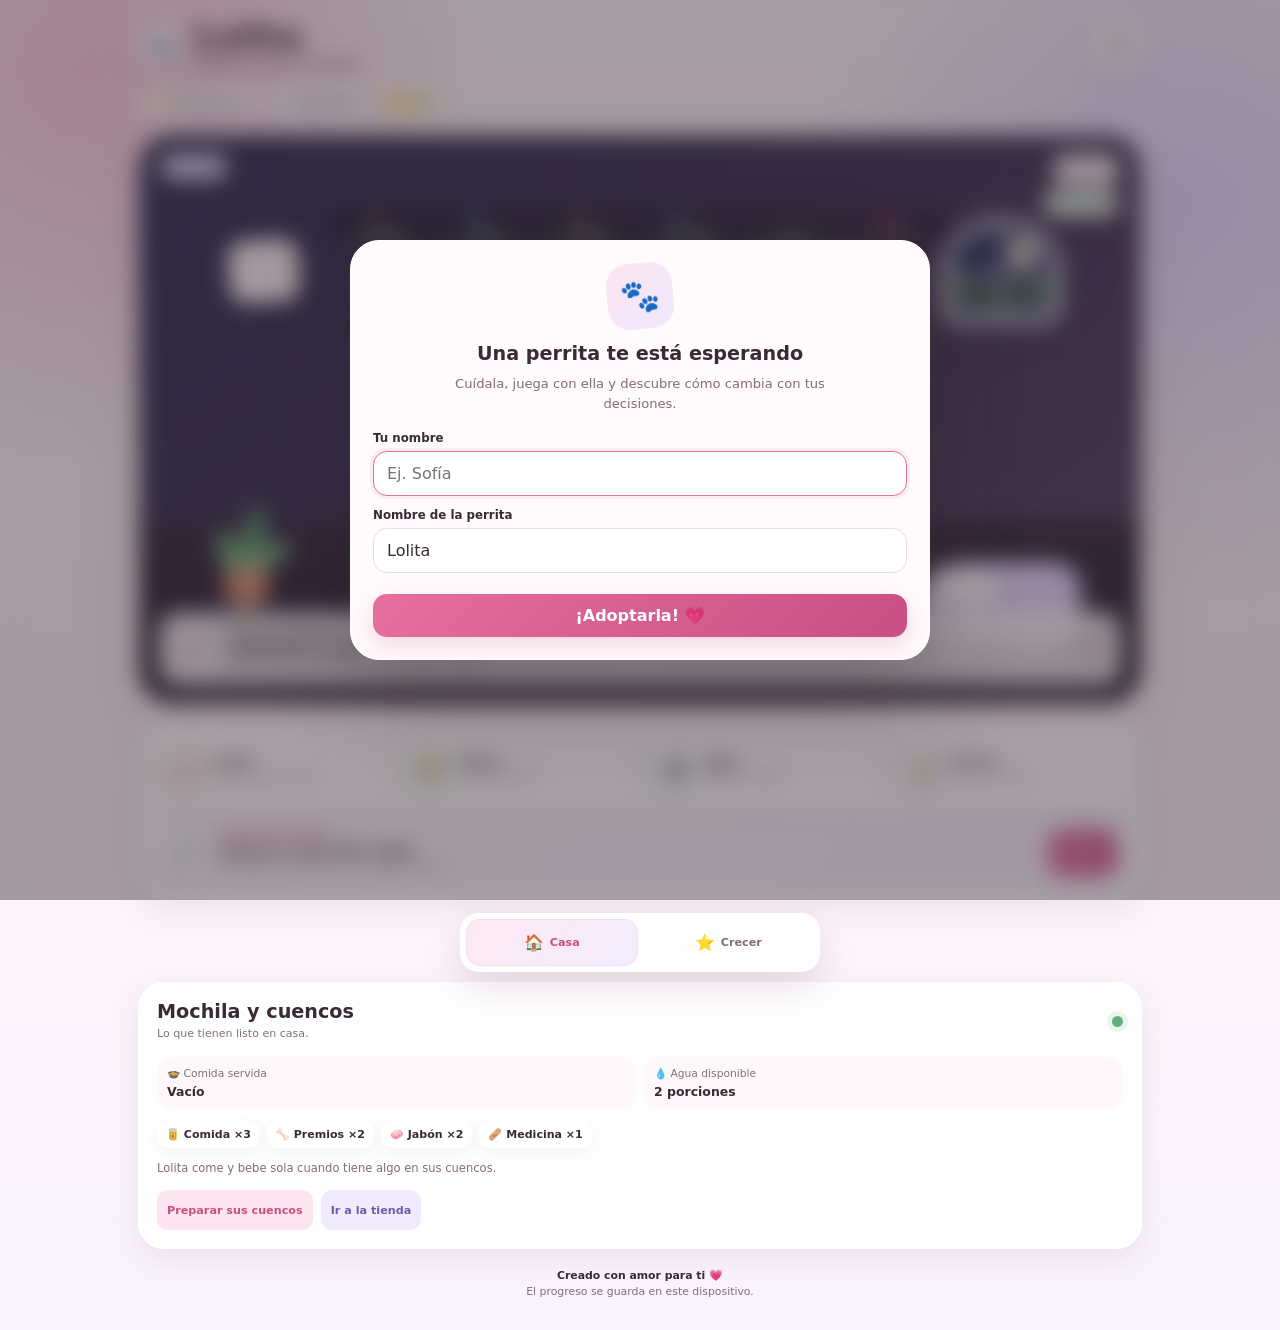
==== commit 9093fefd: "Migrar el nombre predeterminado a Lolita" ====
--- a/index.html
+++ b/index.html
@@ -456,6 +456,6 @@
   </div>
 
   <div class="toast" id="toast" role="status" aria-live="polite"></div>
-  <script src="app.js?v=3.22.0" defer></script>
+  <script src="app.js?v=3.22.1" defer></script>
 </body>
 </html>
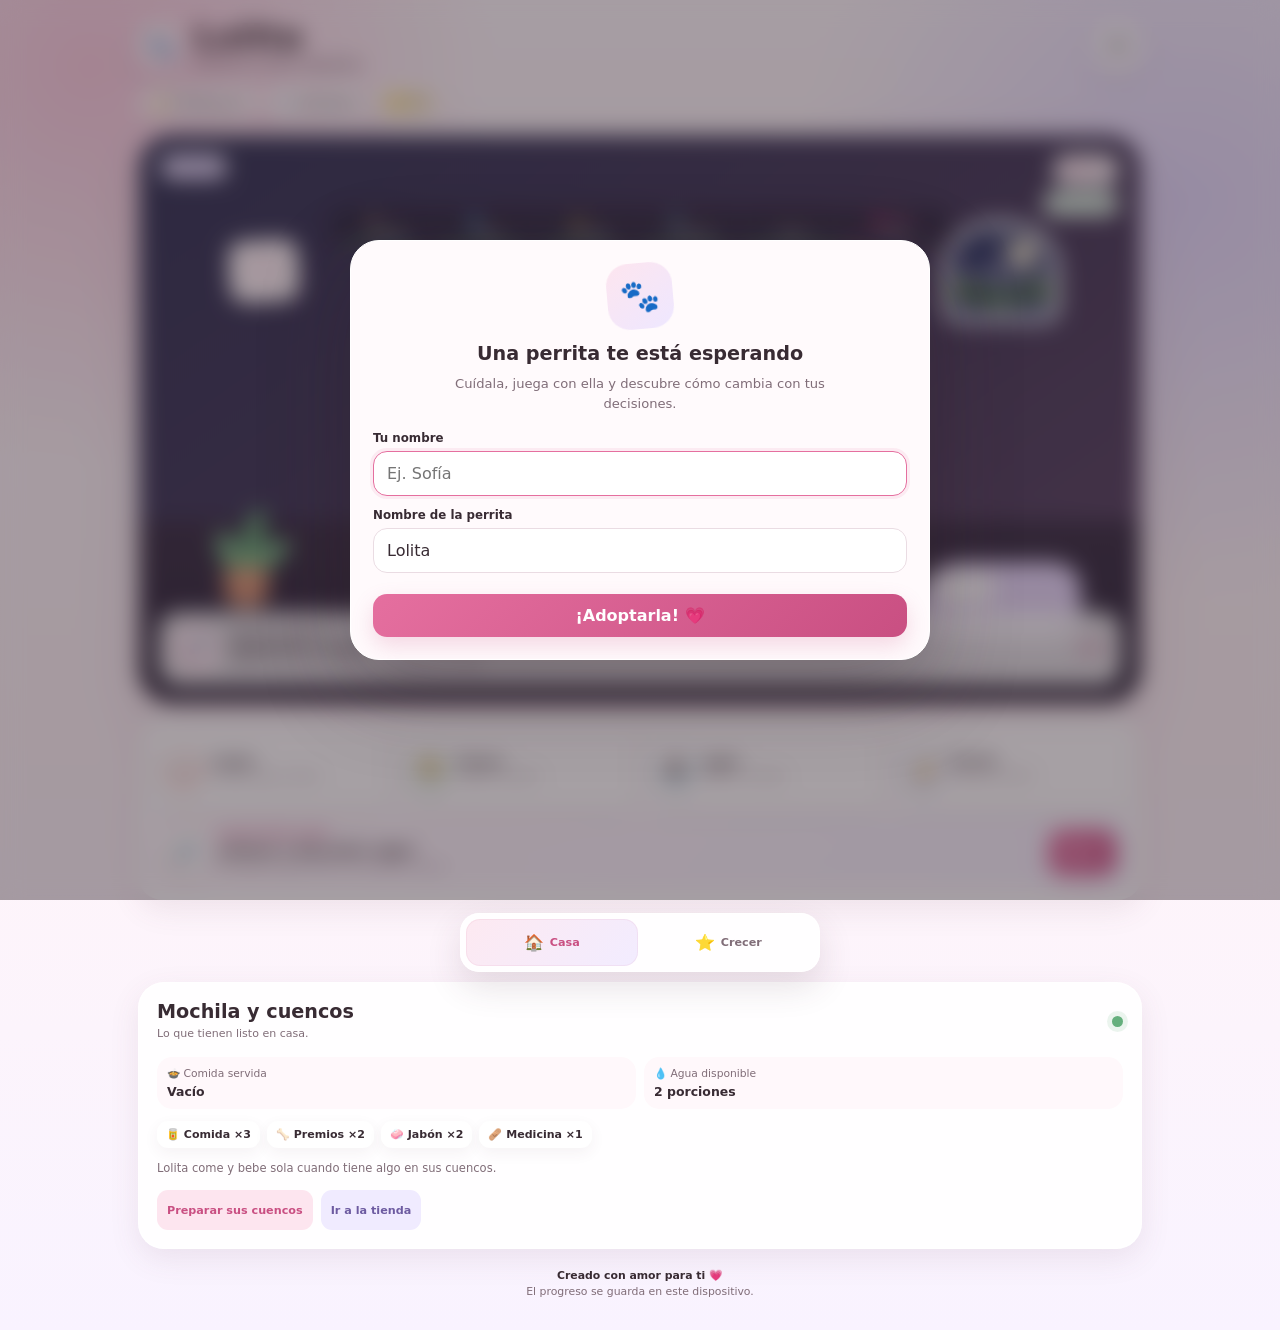
==== commit 196e9b2f: "Diferenciar el cuarto minijuego" ====
--- a/index.html
+++ b/index.html
@@ -42,7 +42,7 @@
   </script>
   <link rel="manifest" href="manifest.webmanifest" />
   <link rel="icon" href="assets/icon.svg" />
-  <link rel="stylesheet" href="styles.css?v=3.22.0" />
+  <link rel="stylesheet" href="styles.css?v=3.23.0" />
   <title>La casita de Lolita</title>
 </head>
 <body>
@@ -307,7 +307,7 @@
         <button type="button" data-arcade="ball"><span class="arcade-icon">🎾</span><span class="arcade-copy"><strong>Atrapa la pelota</strong><small>Acerca la marca a la zona verde durante cinco rondas</small></span><b id="ballGameStatus">Energía −12</b></button>
         <button type="button" data-arcade="dodge"><span class="arcade-icon">🐾</span><span class="arcade-copy"><strong>Pista de reflejos</strong><small>Guía la huella entre hojas, gotitas y conos</small></span><b id="dodgeGameStatus">Energía −7</b></button>
         <button type="button" data-arcade="memory"><span class="arcade-icon">🎨</span><span class="arcade-copy"><strong>Secuencia de señales</strong><small>Observa las señales y repítelas en el mismo orden</small></span><b id="memoryGameStatus">Energía −5</b></button>
-        <button type="button" data-arcade="heart"><span class="arcade-icon heart-arcade-icon">♥</span><span class="arcade-copy"><strong>Corazón valiente</strong><small>Guía el corazón, esquiva patrones y reúne flores</small></span><b id="heartGameStatus">Energía −8</b></button>
+        <button type="button" data-arcade="encounter"><span class="arcade-icon encounter-arcade-icon">💬</span><span class="arcade-copy"><strong>Encuentro amistoso</strong><small>Interpreta cómo se siente cada visitante y responde</small></span><b id="encounterGameStatus">Energía −6</b></button>
       </div>
     </section>
   </div>
@@ -405,30 +405,27 @@
     </section>
   </div>
 
-  <div class="modal-backdrop" id="heartModal" hidden inert>
-    <section class="modal challenge-modal play-modal heart-modal" role="dialog" aria-modal="true" aria-labelledby="heartTitle">
-      <div class="modal-heading"><div><h2 id="heartTitle">Corazón valiente</h2></div><button class="close-button" type="button" data-close="heartModal" aria-label="Cerrar">×</button></div>
-      <p>Mueve el corazón, esquiva los patrones del jardín y reúne flores durante 18 segundos.</p>
+  <div class="modal-backdrop" id="encounterModal" hidden inert>
+    <section class="modal challenge-modal play-modal encounter-modal" role="dialog" aria-modal="true" aria-labelledby="encounterTitle">
+      <div class="modal-heading"><div><h2 id="encounterTitle">Encuentro amistoso</h2></div><button class="close-button" type="button" data-close="encounterModal" aria-label="Cerrar">×</button></div>
+      <p>Lee cómo se siente cada visitante y elige la respuesta que necesita en cinco turnos.</p>
       <div class="play-stage">
-        <div class="play-mascot"><span class="play-icon heart-creature" aria-hidden="true">♥</span><div><strong>El corazón de <span class="pet-name-inline">Lolita</span></strong><small>Se hace más fuerte con cada flor.</small></div></div>
-        <div class="play-tip" id="heartDialogue">El jardín está tranquilo. Prepárate para moverte.</div>
-        <div class="challenge-hud play-hud"><span><b class="game-pet-name">Lolita</b></span><span>Vida <strong id="heartLives">♥♥♥</strong></span><span>Flores <strong id="heartFlowers">0 / 5</strong></span><span>Tiempo <strong id="heartTime">18</strong>s</span></div>
-        <div class="dodge-arena heart-arena" id="heartArena" tabindex="0" aria-label="Área de juego. Mueve el corazón para esquivar los patrones y recoger flores.">
-          <div class="heart-garden-grid" aria-hidden="true"></div>
-          <div class="wave-label heart-wave-label" id="heartWave" aria-hidden="true">Ronda 1 · Lluvia suave</div>
-          <div class="dodge-message heart-message" id="heartMessage">Toca Empezar y guía el corazón.</div>
-          <span class="heart-player" id="heartPlayer" aria-hidden="true">♥</span>
-          <div id="heartObjectLayer" aria-hidden="true"></div>
-        </div>
-      </div>
-      <div class="touch-controls heart-controls" aria-label="Controles de movimiento del corazón">
-        <button type="button" data-heart-dir="up" aria-label="Mover arriba">▲</button>
-        <span></span>
-        <button type="button" data-heart-dir="left" aria-label="Mover a la izquierda">◀</button>
-        <button type="button" data-heart-dir="down" aria-label="Mover abajo">▼</button>
-        <button type="button" data-heart-dir="right" aria-label="Mover a la derecha">▶</button>
-      </div>
-      <button class="primary full-button" id="startHeartBtn" type="button">Empezar reto · Energía −8</button>
+        <div class="play-mascot"><span class="play-icon encounter-creature" aria-hidden="true">💬</span><div><strong>Una aventura con <span class="pet-name-inline">Lolita</span></strong><small>Aquí importa comprender, no ser rápida.</small></div></div>
+        <div class="play-tip" id="encounterMessage" role="status" aria-live="polite">Observa sus palabras y elige una respuesta amable.</div>
+        <div class="challenge-hud play-hud"><span><b class="game-pet-name">Lolita</b></span><span>Turno <strong id="encounterRound">0 / 5</strong></span><span>Amistad <strong id="encounterFriendship">0 / 5</strong></span><span>Intentos <strong id="encounterLives">♥♥♥</strong></span></div>
+        <div class="encounter-scene" id="encounterScene">
+          <span class="encounter-visitor" id="encounterVisitorIcon" aria-hidden="true">💬</span>
+          <div><strong id="encounterVisitorName">Visitante del jardín</strong><p id="encounterClue">Cada visitante expresa lo que necesita de una manera distinta.</p></div>
+        </div>
+        <div class="encounter-progress" id="encounterProgress" role="progressbar" aria-label="Progreso de amistad" aria-valuemin="0" aria-valuemax="5" aria-valuenow="0"><i id="encounterMeter"></i></div>
+        <div class="encounter-actions" id="encounterActions" aria-label="Respuestas disponibles">
+          <button type="button" data-encounter-action="greet" disabled><span>👋</span><strong>Saludar</strong></button>
+          <button type="button" data-encounter-action="listen" disabled><span>👂</span><strong>Escuchar</strong></button>
+          <button type="button" data-encounter-action="play" disabled><span>🎾</span><strong>Jugar</strong></button>
+          <button type="button" data-encounter-action="space" disabled><span>🌿</span><strong>Dar espacio</strong></button>
+        </div>
+      </div>
+      <button class="primary full-button" id="startEncounterBtn" type="button">Empezar encuentro · Energía −6</button>
     </section>
   </div>
 
@@ -456,6 +453,6 @@
   </div>
 
   <div class="toast" id="toast" role="status" aria-live="polite"></div>
-  <script src="app.js?v=3.22.1" defer></script>
+  <script src="app.js?v=3.23.0" defer></script>
 </body>
 </html>
--- a/styles.css
+++ b/styles.css
@@ -1014,7 +1014,7 @@
 .arcade-grid button:hover { transform: translateY(-2px); border-color: rgba(229,111,159,.35); }
 .arcade-grid button:disabled { cursor: not-allowed; opacity: .48; transform: none; }
 .arcade-icon { display: grid; width: 50px; height: 50px; place-items: center; border-radius: 16px; background: linear-gradient(145deg,#fde8f0,#eee8ff); font-size: 1.5rem; }
-.heart-arcade-icon { color: #c84f7d; background: #fff0f5; font-family: Georgia,serif; font-size: 1.8rem; }
+.encounter-arcade-icon { color: #3f7c66; background: #eaf7f0; }
 .arcade-copy { min-width: 0; }
 .arcade-grid strong, .arcade-grid small { display: block; }
 .arcade-grid strong { font-size: .79rem; }
@@ -1063,10 +1063,9 @@
 .play-icon { display: grid; width: 56px; height: 56px; place-items: center; border: 1px solid rgba(110,145,126,.12); border-radius: 50%; color: var(--text); background: #fff5df; box-shadow: 0 7px 18px rgba(80,105,91,.1); font-size: 2rem; animation: playFloat 1.8s ease-in-out infinite; }
 .ball-creature { animation: playBounce 1.15s ease-in-out infinite; }
 .echo-creature { background: #f0ebff; }
-.heart-creature { color: #cf4e78; background: #fff0f4; font-family: Georgia,serif; animation: heartBeat 1.35s ease-in-out infinite; }
+.encounter-creature { color: #3f7c66; background: #eaf7f0; }
 @keyframes playFloat { 50% { transform: translateY(-5px) rotate(4deg); } }
 @keyframes playBounce { 0%,100% { transform: translateY(3px) rotate(-7deg); } 50% { transform: translateY(-7px) rotate(7deg); } }
-@keyframes heartBeat { 0%,100% { transform: scale(.92); } 35% { transform: scale(1.08); } 52% { transform: scale(.98); } 68% { transform: scale(1.04); } }
 .play-tip { min-height: 54px; padding: 11px 13px; border: 1px solid #d8e9df; border-left: 4px solid #78b78f; border-radius: 8px; color: #43564c; background: #f1f8f4; font-size: .75rem; font-weight: 800; line-height: 1.42; text-align: left; }
 .challenge-hud { display: flex; align-items: center; justify-content: space-between; gap: 10px; margin-bottom: 9px; padding: 9px 11px; border-radius: 14px; color: var(--muted); background: #f7eef3; font-size: .68rem; font-weight: 850; }
 .challenge-hud strong { color: var(--text); }
@@ -1112,30 +1111,33 @@
 .hazard.leaf { background: #fff5dc; }
 .hazard.drop { background: #e4f5ff; }
 .hazard.cone { background: #fff0df; font-size: .82rem; }
-.heart-arena { isolation: isolate; border-color: #d7c6b2; background: #fffaf0; box-shadow: inset 0 -18px rgba(119,160,108,.08); }
-.heart-garden-grid { position: absolute; inset: 0; opacity: .48; background-image: linear-gradient(rgba(117,156,103,.12) 1px,transparent 1px),linear-gradient(90deg,rgba(117,156,103,.12) 1px,transparent 1px); background-size: 36px 36px; }
-.heart-wave-label { color: #765a58; background: rgba(255,255,255,.88); }
-#heartObjectLayer { position: absolute; inset: 0; z-index: 3; pointer-events: none; }
-.heart-player { position: absolute; z-index: 6; left: 50%; top: 72%; display: none; width: 34px; height: 34px; align-items: center; justify-content: center; border: 2px solid #fff; border-radius: 50%; color: #d44771; background: #ffe5ed; box-shadow: 0 5px 14px rgba(144,66,94,.22); font-family: Georgia,serif; font-size: 1.35rem; transform: translate(-50%,-50%); will-change: left,top; }
-.heart-player.hit { animation: heartPlayerHit .2s linear 4; }
-@keyframes heartPlayerHit { 50% { opacity: .16; transform: translate(-50%,-50%) scale(.72); } }
-.heart-object { position: absolute; left: 0; top: 0; z-index: 3; display: grid; place-items: center; border-radius: 50%; font-weight: 900; line-height: 1; will-change: transform; }
-.heart-object.rain { border: 1px solid #9bc9dd; color: #4d9bbb; background: #e7f7fc; box-shadow: 0 3px 8px rgba(70,138,167,.16); font-size: .62rem; transform: rotate(45deg); }
-.heart-object.breeze { border: 1px solid #b9cbb5; color: #609064; background: #f1f8ed; box-shadow: 0 3px 8px rgba(82,127,82,.14); font-size: 1rem; }
-.heart-object.glow { border: 1px solid #e4c883; color: #b88a25; background: #fff4bf; box-shadow: 0 0 0 4px rgba(255,235,151,.2); font-size: .72rem; }
-.heart-object.flower { z-index: 4; border: 2px solid #fff; background: #eff9e8; box-shadow: 0 5px 12px rgba(74,113,67,.2); font-size: 1.05rem; animation: flowerPulse 1.2s ease-in-out infinite; }
-@keyframes flowerPulse { 50% { filter: brightness(1.08); } }
-.heart-message { color: #70585f; }
+.encounter-scene { display: grid; grid-template-columns: 86px 1fr; min-height: 158px; align-items: center; gap: 18px; padding: 20px; border: 2px solid #d8e6dd; border-radius: 8px; background: #fffaf1; }
+.encounter-visitor { display: grid; width: 78px; height: 78px; place-items: center; border: 2px solid #fff; border-radius: 50%; background: #edf7f0; box-shadow: 0 7px 18px rgba(72,111,88,.14); font-size: 2.25rem; transition: transform .18s ease,background .18s ease; }
+.encounter-visitor.happy { background: #e5f7e9; transform: translateY(-4px) scale(1.06); }
+.encounter-visitor.unsure { background: #fff0e8; animation: encounterUnsure .26s ease 2; }
+@keyframes encounterUnsure { 25% { transform: translateX(-4px); } 75% { transform: translateX(4px); } }
+.encounter-scene strong { display: block; color: #35493e; font-size: .88rem; }
+.encounter-scene p { margin: 7px 0 0; color: #617269; font-size: .72rem; line-height: 1.5; }
+.encounter-progress { height: 8px; overflow: hidden; border-radius: 999px; background: #e9eee9; }
+.encounter-progress i { display: block; width: 0; height: 100%; border-radius: inherit; background: #68ae7f; transition: width .3s ease; }
+.encounter-actions { display: grid; grid-template-columns: repeat(4,minmax(0,1fr)); gap: 7px; }
+.encounter-actions button { display: grid; min-width: 0; min-height: 66px; place-items: center; gap: 3px; padding: 8px 5px; border: 1px solid #d6e5dd; border-radius: 8px; color: #43564c; background: #fff; cursor: pointer; font-family: inherit; touch-action: manipulation; transition: border-color .15s ease,background .15s ease,transform .15s ease; }
+.encounter-actions button span { font-size: 1.25rem; }
+.encounter-actions button strong { font-size: .64rem; }
+.encounter-actions button:hover:not(:disabled), .encounter-actions button:focus-visible { border-color: #83bb99; background: #eef8f1; outline: 0; transform: translateY(-1px); }
+.encounter-actions button:disabled { cursor: default; opacity: .48; }
+.encounter-actions button.correct { border-color: #62a879; color: #2e6b46; background: #e1f4e6; opacity: 1; }
+.encounter-actions button.wrong { border-color: #d9947f; color: #8c4e3d; background: #fff0ea; opacity: 1; }
 .wave-label { position: absolute; z-index: 2; top: 8px; left: 9px; padding: 4px 6px; border-radius: 6px; color: #577064; background: rgba(255,255,255,.78); font-size: .57rem; font-weight: 900; letter-spacing: 0; }
 .dodge-message { position: absolute; z-index: 7; inset: 0; display: grid; place-items: center; padding: 28px; color: #456052; font-size: .8rem; font-weight: 900; text-align: center; pointer-events: none; }
 .touch-controls { display: none; grid-template-columns: repeat(3,46px); grid-template-rows: repeat(2,42px); justify-content: center; gap: 5px; margin: 10px 0 2px; }
 .touch-controls button { border: 1px solid #bdd8ca; border-radius: 8px; color: #3f7457; background: #f8fffa; box-shadow: 0 3px 0 #aacbb8; cursor: pointer; font-weight: 950; user-select: none; }
 .touch-controls button:active, .touch-controls button.pressed { color: #2f6649; background: #e4f4e9; transform: translateY(2px); box-shadow: 0 1px 0 #aacbb8; }
-.touch-controls button[data-dodge-dir="up"], .touch-controls button[data-heart-dir="up"] { grid-column: 2; }
+.touch-controls button[data-dodge-dir="up"] { grid-column: 2; }
 .touch-controls span { grid-column: 1; grid-row: 2; }
-.touch-controls button[data-dodge-dir="left"], .touch-controls button[data-heart-dir="left"] { grid-column: 1; grid-row: 2; }
-.touch-controls button[data-dodge-dir="down"], .touch-controls button[data-heart-dir="down"] { grid-column: 2; grid-row: 2; }
-.touch-controls button[data-dodge-dir="right"], .touch-controls button[data-heart-dir="right"] { grid-column: 3; grid-row: 2; }
+.touch-controls button[data-dodge-dir="left"] { grid-column: 1; grid-row: 2; }
+.touch-controls button[data-dodge-dir="down"] { grid-column: 2; grid-row: 2; }
+.touch-controls button[data-dodge-dir="right"] { grid-column: 3; grid-row: 2; }
 .memory-board { display: grid; grid-template-columns: repeat(2,minmax(0,1fr)); gap: 8px; padding: 0; border: 0 !important; border-radius: 8px; background: transparent !important; }
 .memory-board button { min-height: 82px; border: 1px solid rgba(82,98,90,.12); border-radius: 8px; color: #42544b; background: var(--pad-bg) !important; cursor: pointer; opacity: 1; font-family: inherit; touch-action: manipulation; user-select: none; transition: transform .12s ease,filter .12s ease,box-shadow .12s ease; }
 .memory-board button:nth-child(1) { --pad-bg: #fff0f4; --pad-active: #ffcbd9; --pad-ring: #e56f9f; }
@@ -1287,6 +1289,12 @@
   .memory-board { gap: 6px; padding: 7px; }
   .memory-board button { min-height: 66px; }
   .memory-board button span { margin-bottom: 2px; font-size: 1.15rem; }
+  .encounter-scene { grid-template-columns: 64px 1fr; min-height: 126px; gap: 11px; padding: 13px; }
+  .encounter-visitor { width: 60px; height: 60px; font-size: 1.75rem; }
+  .encounter-scene p { margin-top: 5px; font-size: .65rem; line-height: 1.42; }
+  .encounter-actions { grid-template-columns: repeat(2,minmax(0,1fr)); gap: 6px; }
+  .encounter-actions button { min-height: 52px; grid-template-columns: auto auto; justify-content: center; gap: 6px; }
+  .encounter-actions button span { font-size: 1.05rem; }
   .settings-actions { align-items: stretch; flex-direction: column-reverse; }
 }
 @media (max-width: 360px) {
